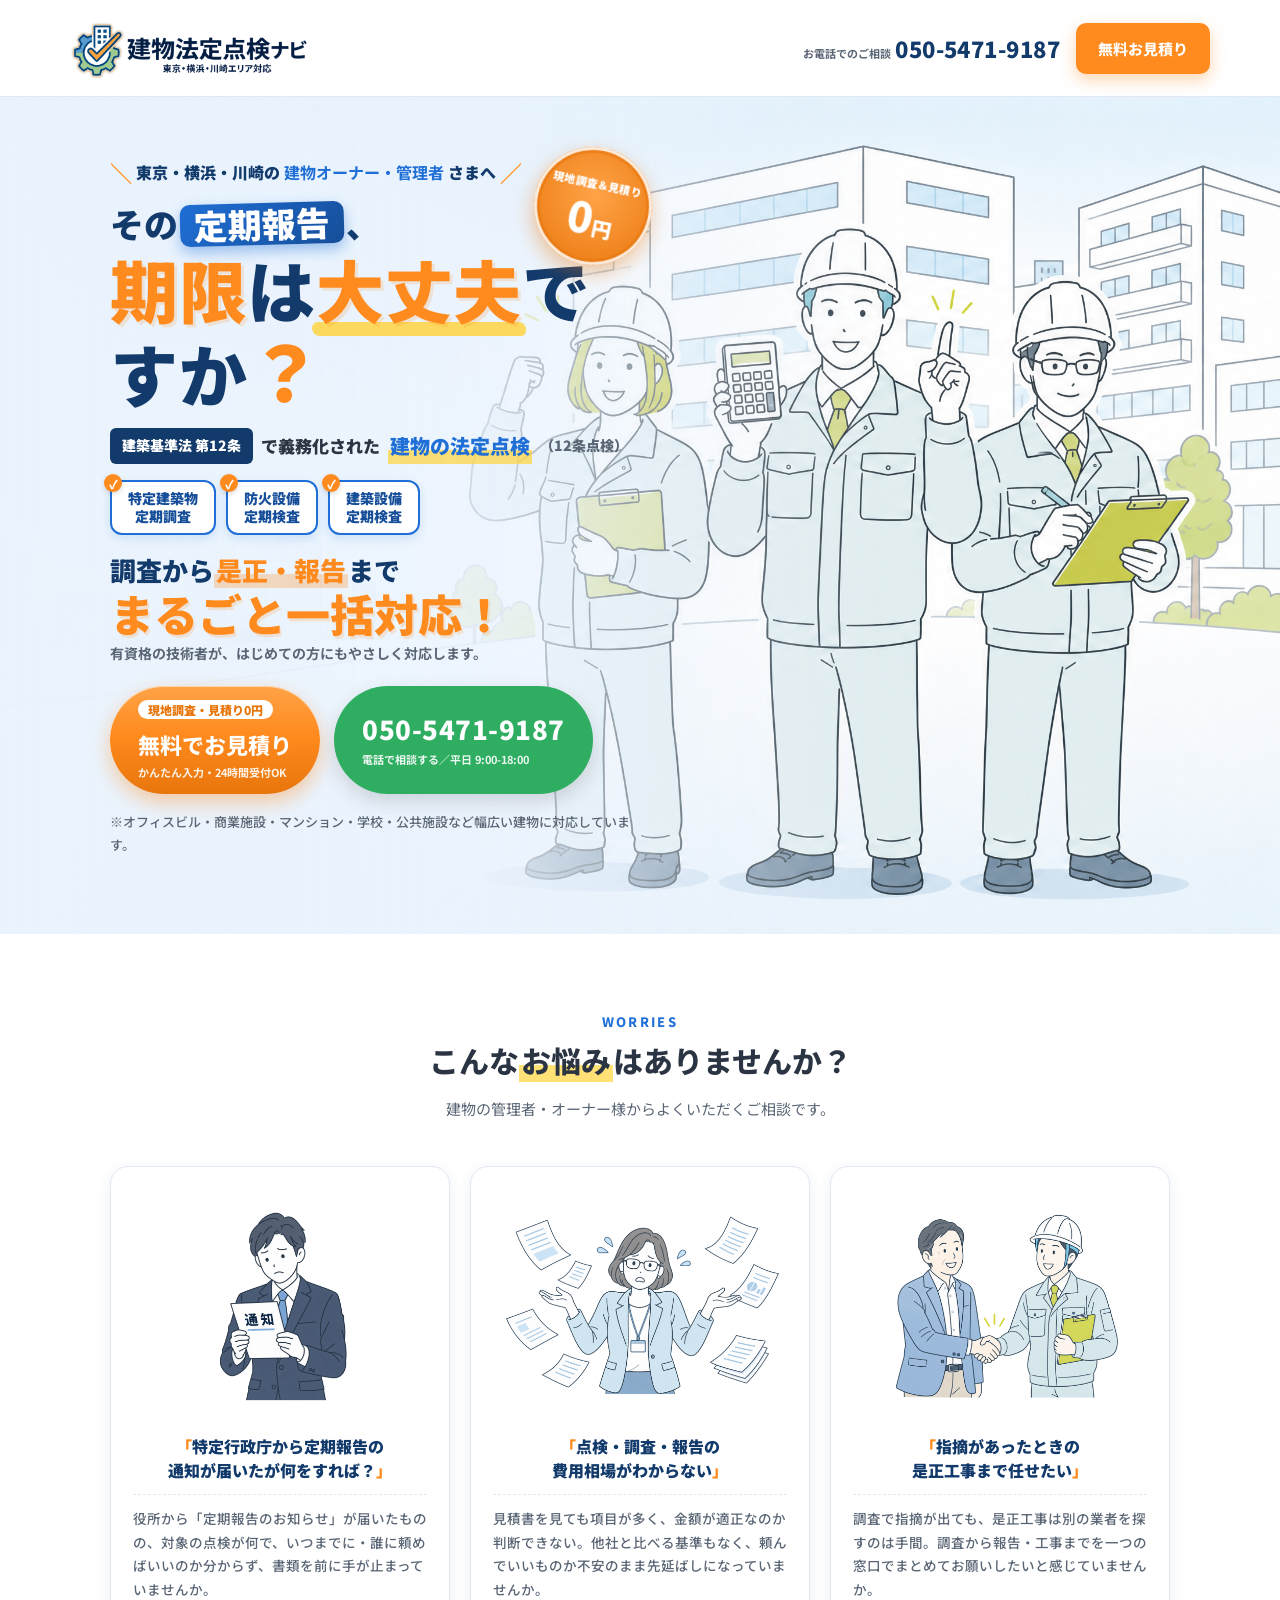
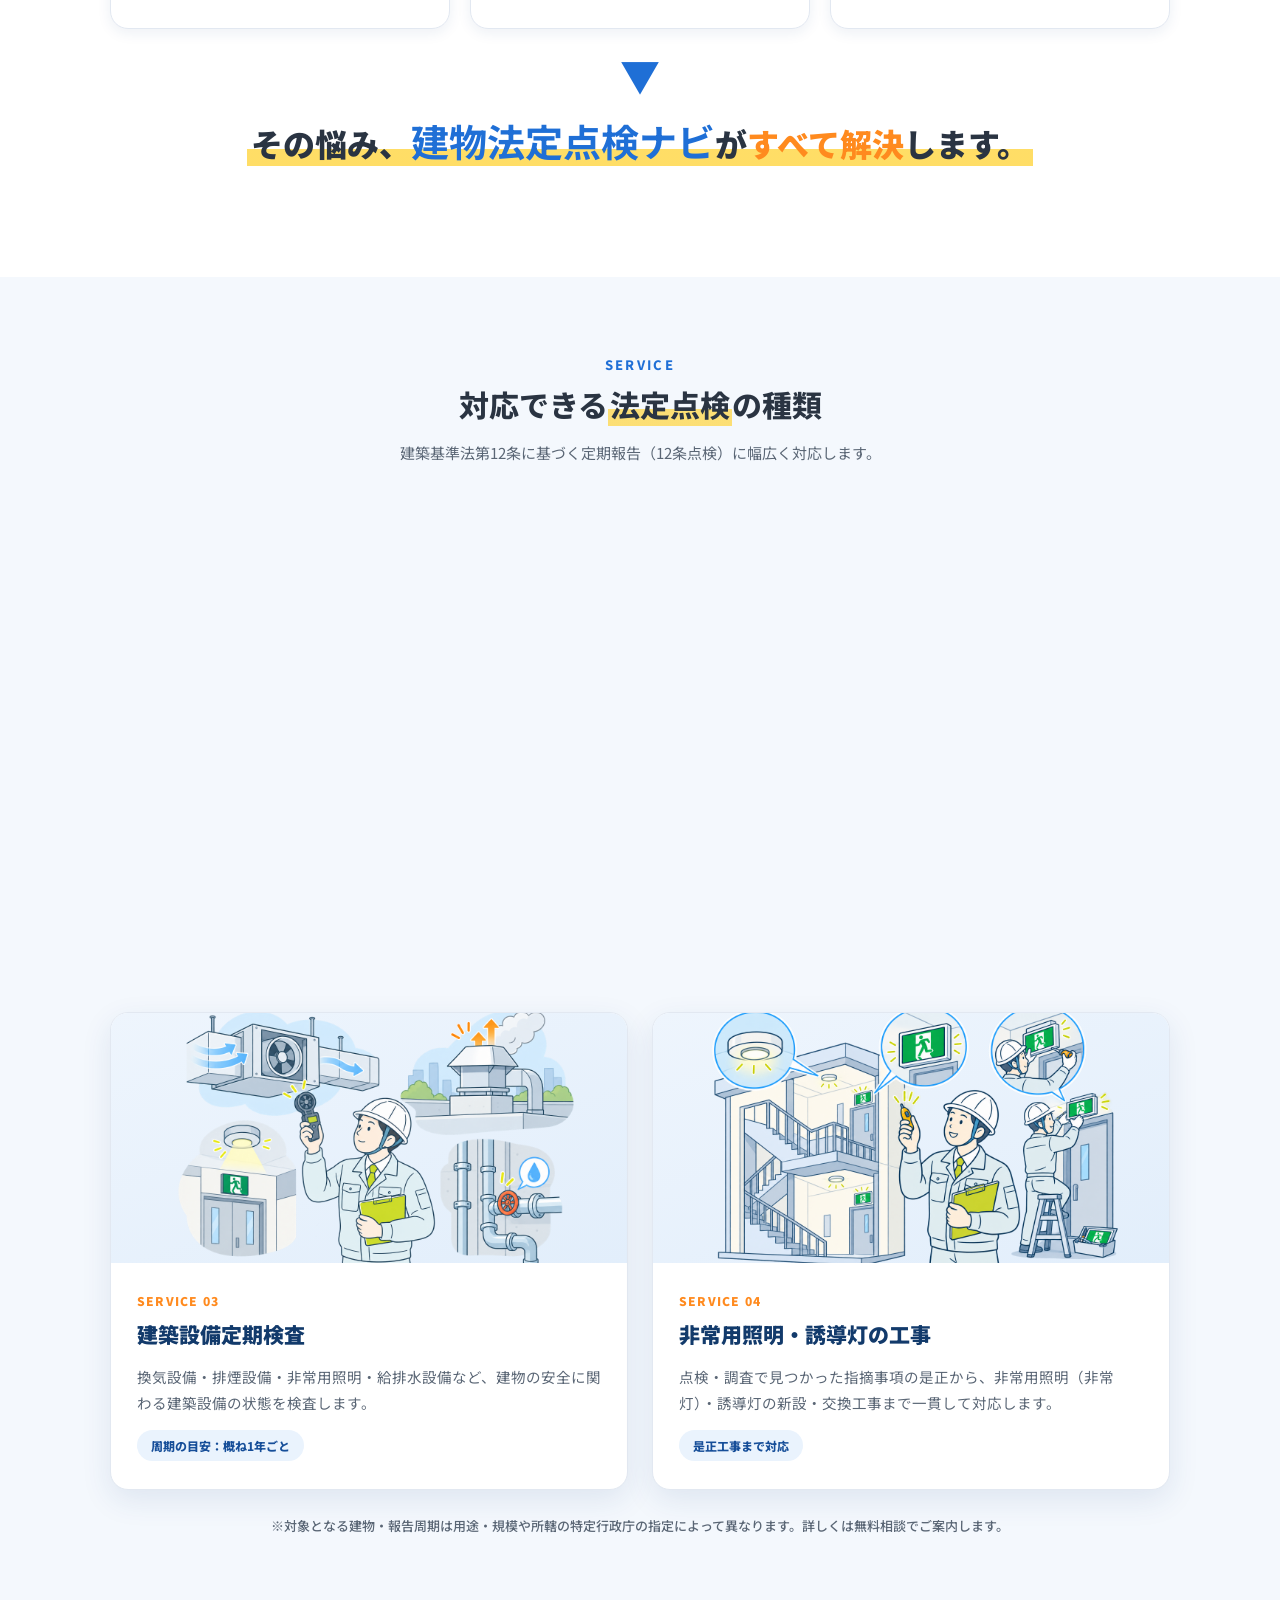
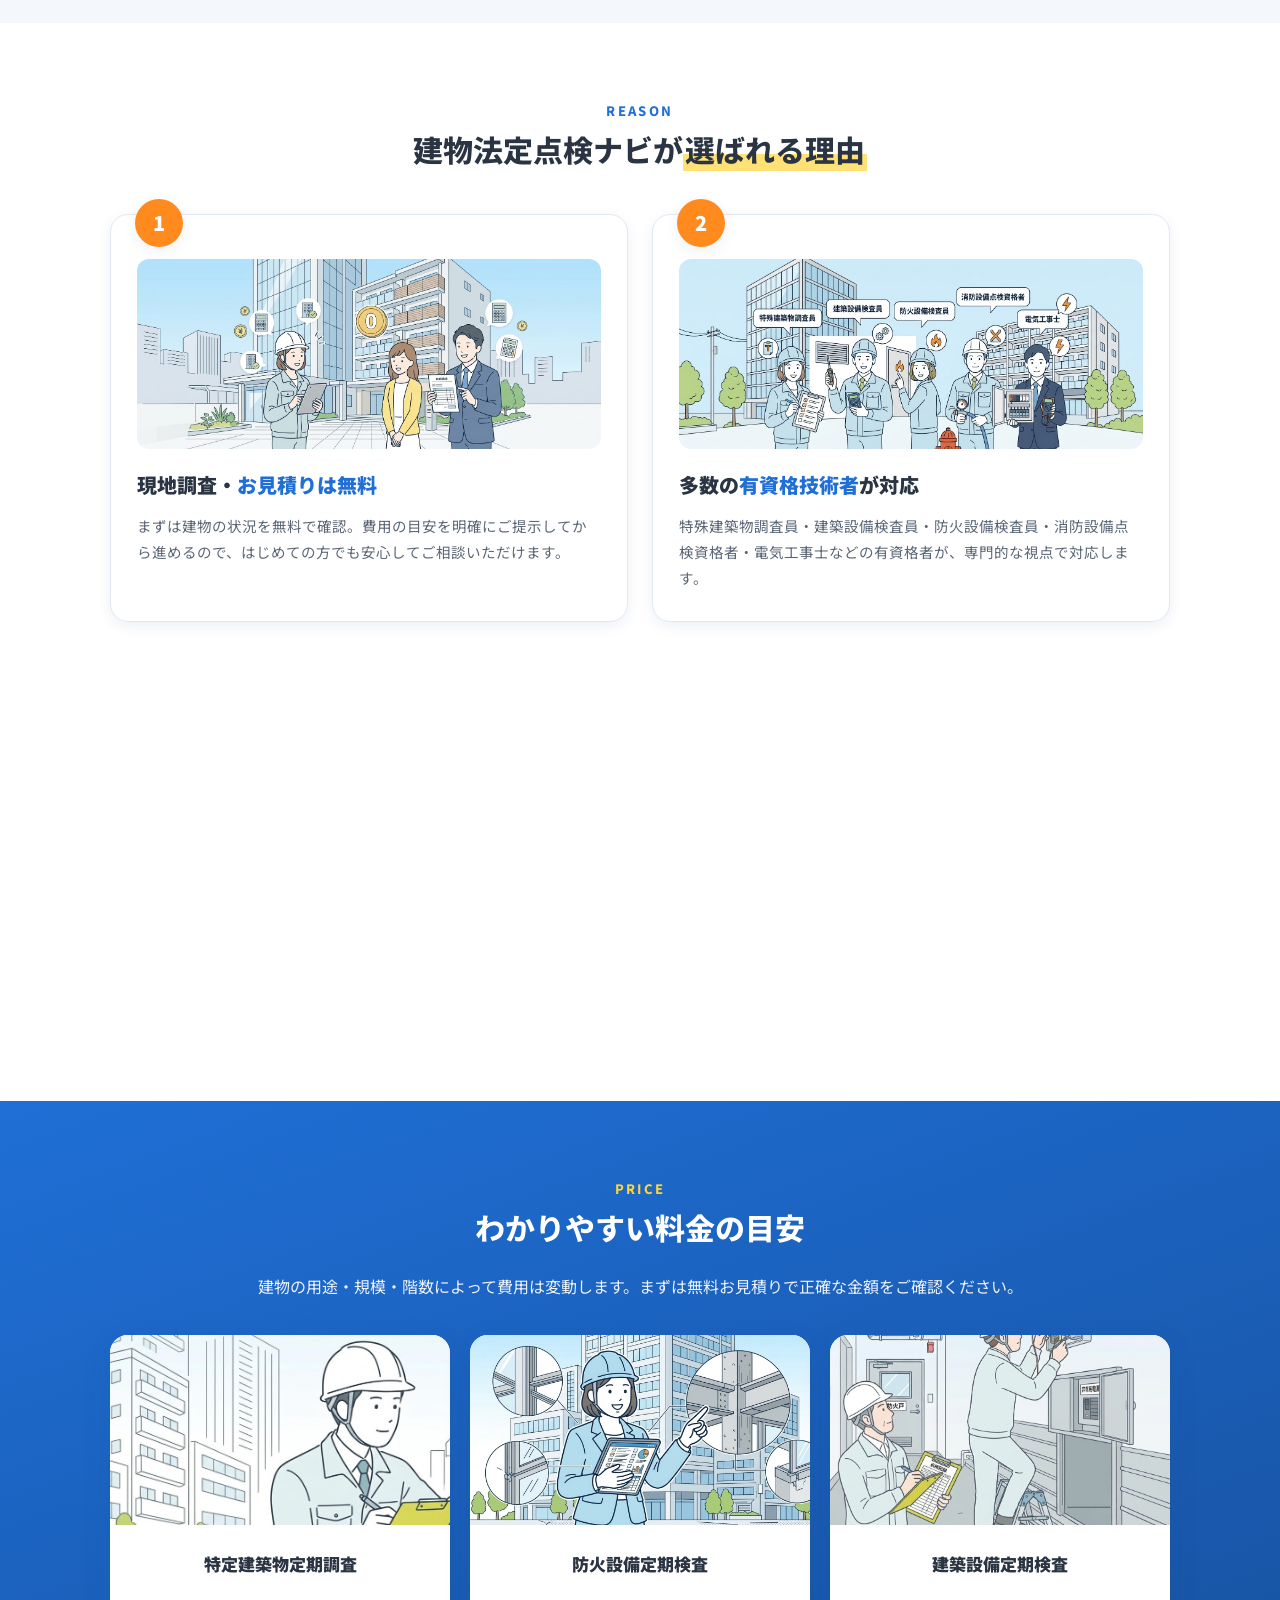
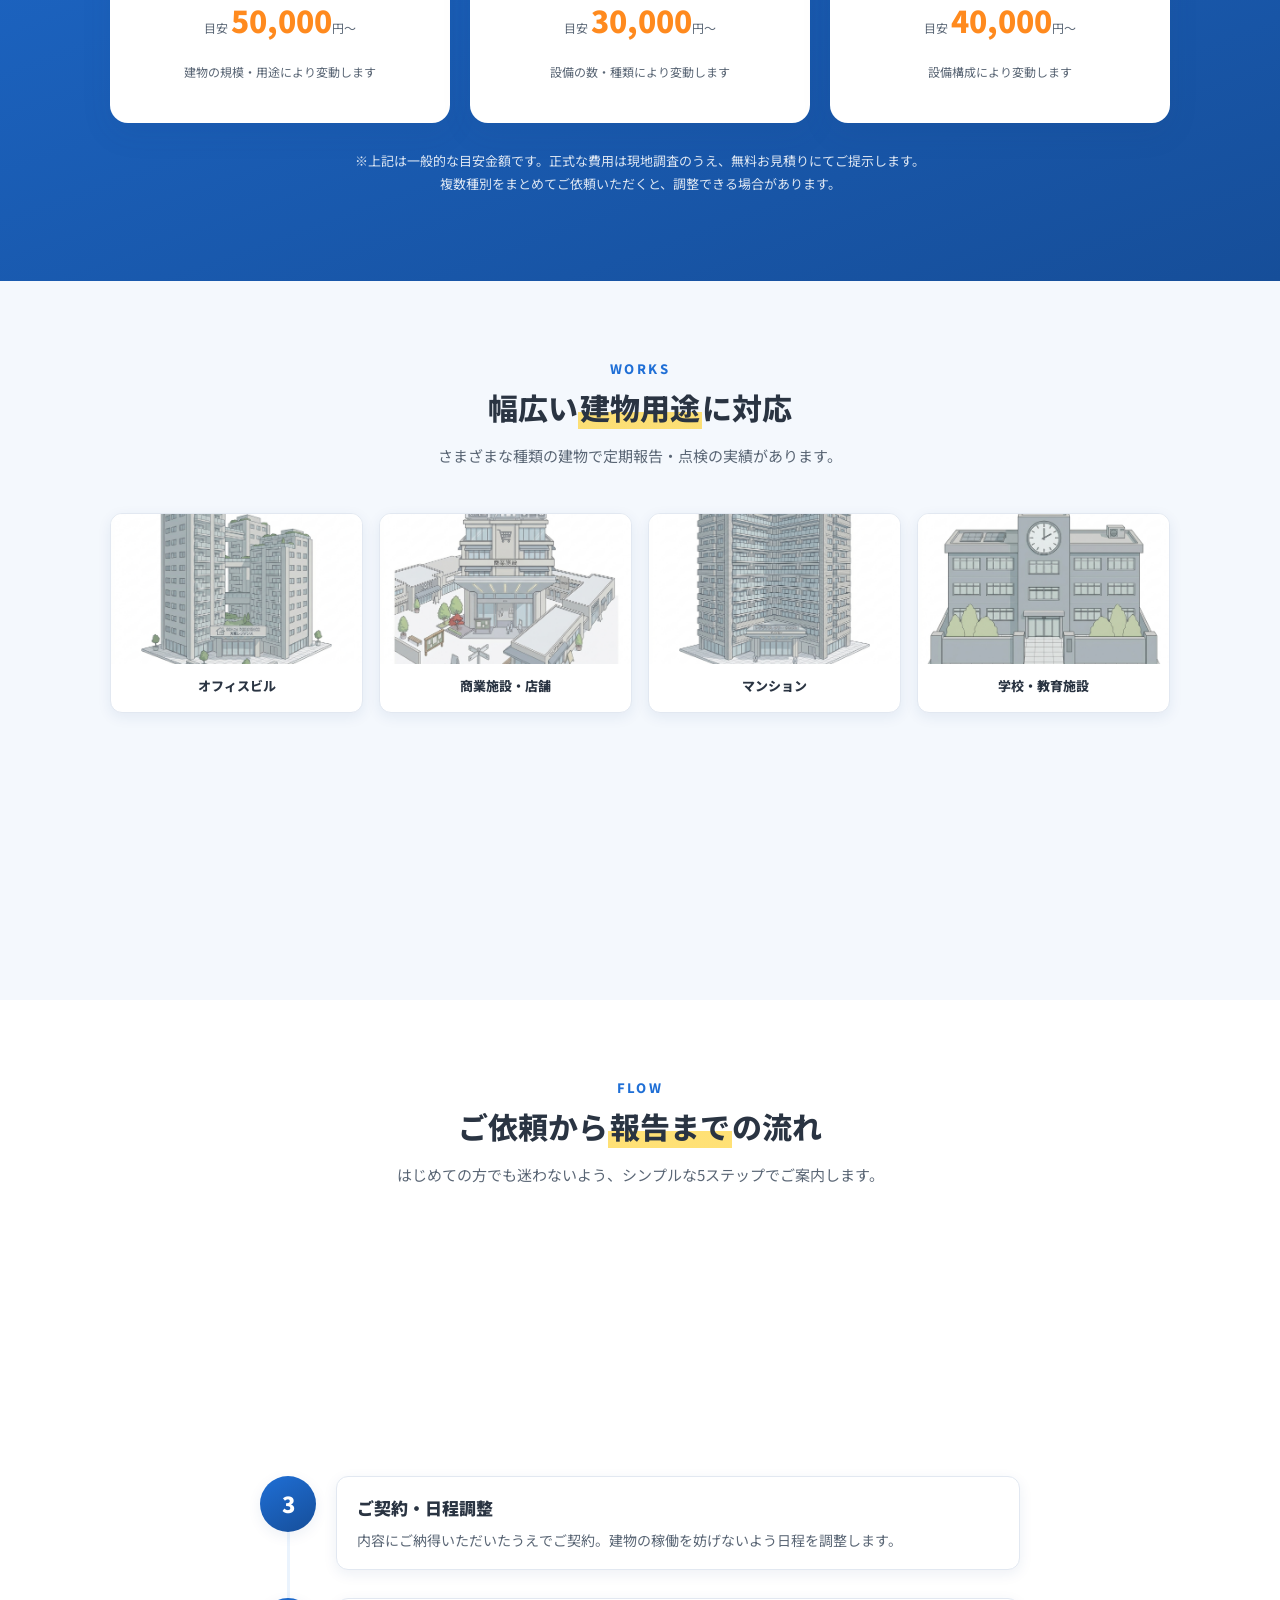
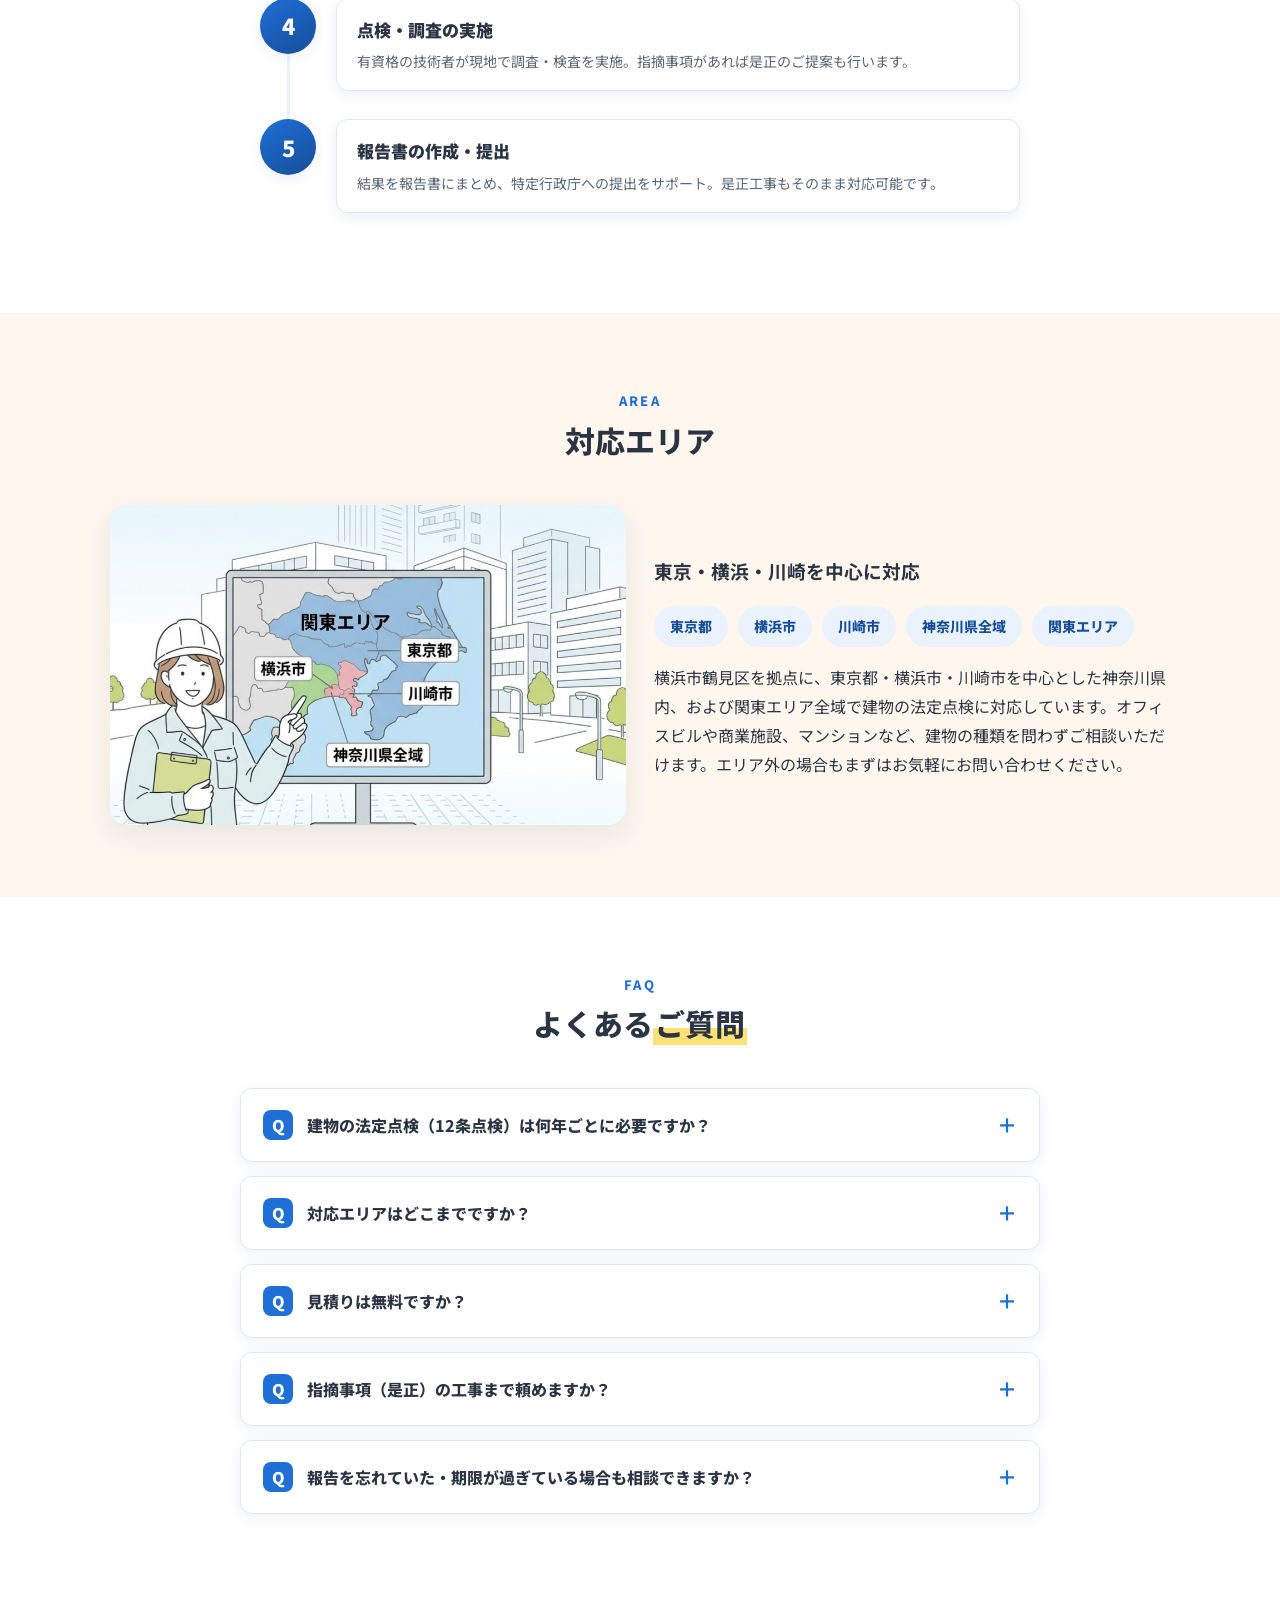
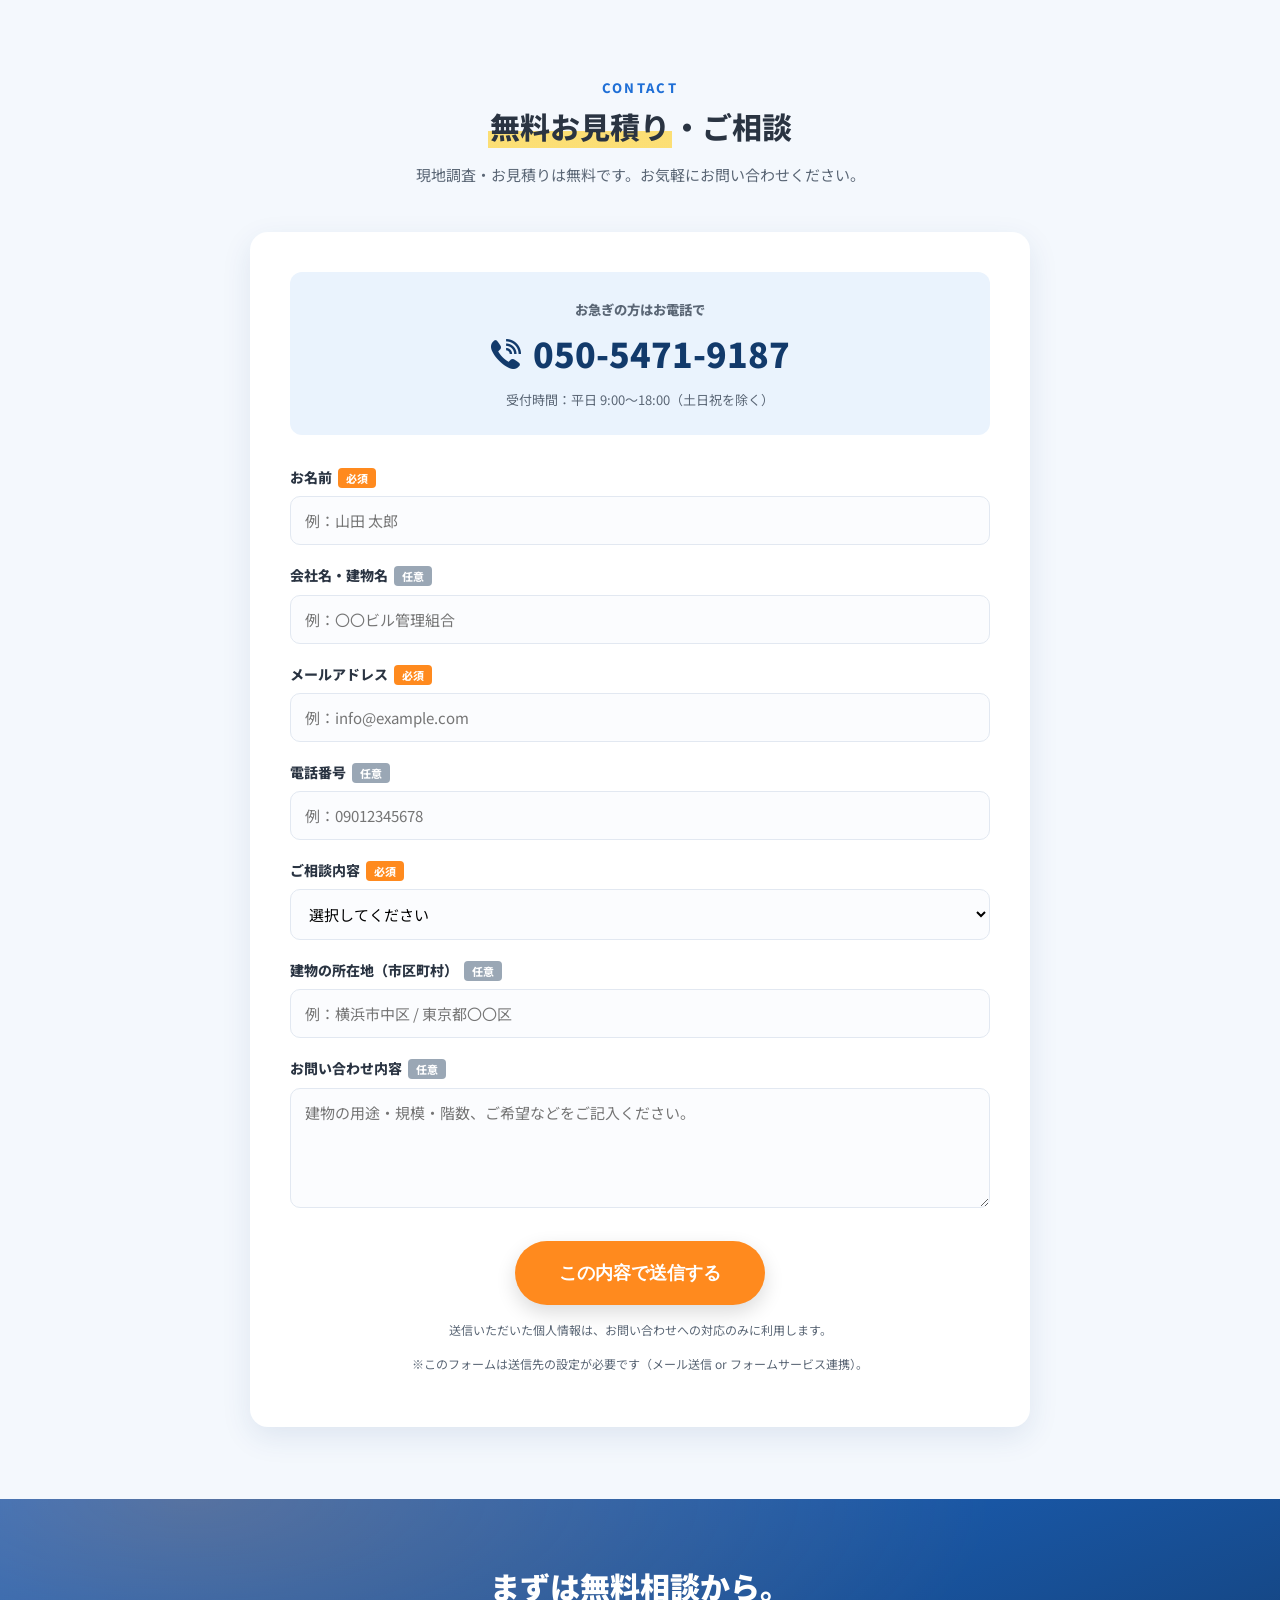
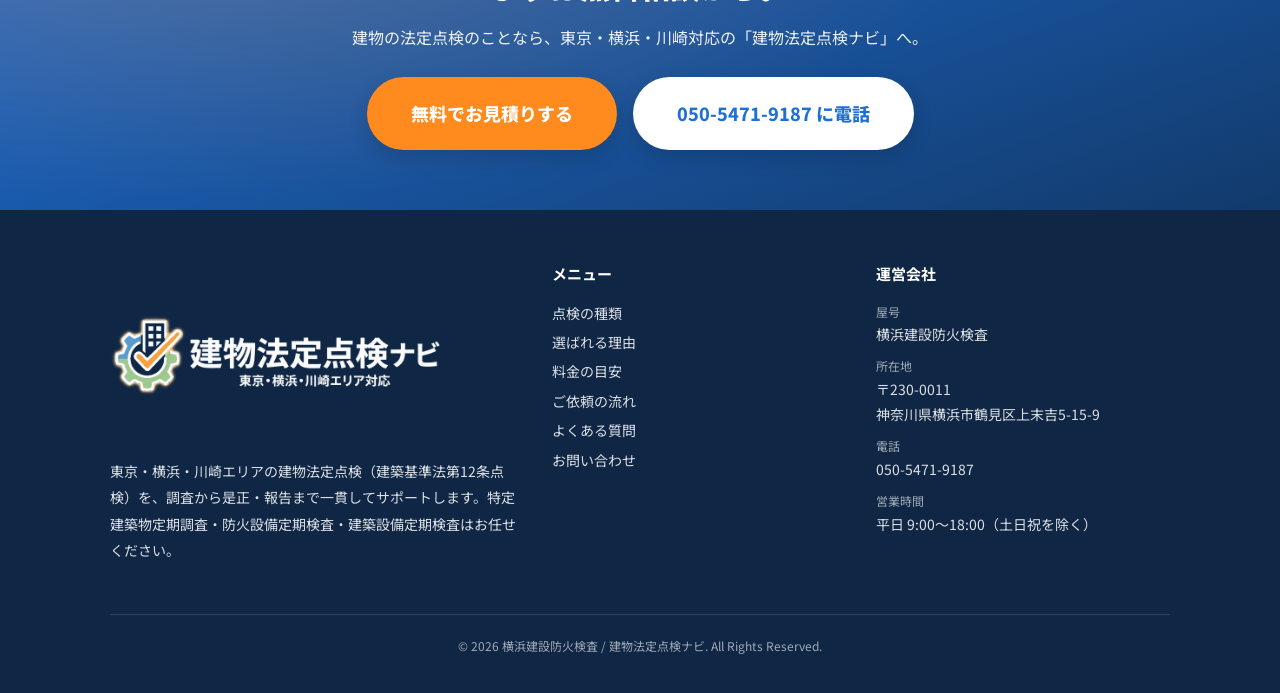
==== index.html @ 8a146e3c "モバイル固定CTAの電話アイコンを白に変更しテキストとの間隔を調整" ====
<!DOCTYPE html>
<html lang="ja">
<head>
<meta charset="UTF-8">
<meta name="viewport" content="width=device-width, initial-scale=1.0">
<title>建物法定点検ナビ｜東京・横浜・川崎の12条点検（特定建築物定期調査・防火設備検査）</title>
<meta name="description" content="東京・横浜・川崎エリアの建物法定点検（建築基準法第12条点検）を調査から是正・報告まで一貫サポート。特定建築物定期調査・防火設備定期検査・建築設備定期検査に、有資格の技術者が対応。現地調査・お見積り無料。">
<meta name="keywords" content="建物法定点検,12条点検,特定建築物定期調査,防火設備定期検査,建築設備定期検査,定期報告,東京,横浜,川崎">
<link rel="canonical" href="https://tenkennavi.yokohamakensetsuboukakensa.jp/">
<meta name="robots" content="index, follow">
<meta name="format-detection" content="telephone=no">

<!-- OGP -->
<meta property="og:type" content="website">
<meta property="og:site_name" content="建物法定点検ナビ">
<meta property="og:title" content="建物法定点検ナビ｜東京・横浜・川崎の12条点検">
<meta property="og:description" content="東京・横浜・川崎の建物法定点検（建築基準法第12条点検）を調査から報告まで一貫サポート。現地調査・お見積り無料。">
<meta property="og:url" content="https://tenkennavi.yokohamakensetsuboukakensa.jp/">
<meta property="og:image" content="https://tenkennavi.yokohamakensetsuboukakensa.jp/assets/img/ogp.png">
<meta property="og:locale" content="ja_JP">
<meta name="twitter:card" content="summary_large_image">

<link rel="icon" type="image/svg+xml" href="assets/img/favicon.svg">
<link rel="icon" type="image/png" href="assets/img/favicon-192.png">
<link rel="apple-touch-icon" href="assets/img/favicon-192.png">
<link rel="preconnect" href="https://fonts.googleapis.com">
<link rel="preconnect" href="https://fonts.gstatic.com" crossorigin>
<link rel="stylesheet" href="https://fonts.googleapis.com/css2?family=Noto+Sans+JP:wght@400;500;700;900&display=swap">
<link rel="stylesheet" href="assets/css/style.css">

<!-- 構造化データ: LocalBusiness -->
<script type="application/ld+json">
{
  "@context": "https://schema.org",
  "@type": "GeneralContractor",
  "name": "横浜建設防火検査",
  "alternateName": "建物法定点検ナビ",
  "url": "https://tenkennavi.yokohamakensetsuboukakensa.jp/",
  "telephone": "+81-50-5471-9187",
  "image": "https://tenkennavi.yokohamakensetsuboukakensa.jp/assets/img/ogp.png",
  "description": "東京・横浜・川崎エリアの建物法定点検（建築基準法第12条点検）を、調査から是正・報告まで一貫してサポートする専門事業者です。",
  "address": {
    "@type": "PostalAddress",
    "postalCode": "230-0011",
    "addressRegion": "神奈川県",
    "addressLocality": "横浜市鶴見区",
    "streetAddress": "上末吉5-15-9",
    "addressCountry": "JP"
  },
  "openingHoursSpecification": {
    "@type": "OpeningHoursSpecification",
    "dayOfWeek": ["Monday","Tuesday","Wednesday","Thursday","Friday"],
    "opens": "09:00",
    "closes": "18:00"
  },
  "areaServed": [
    {"@type":"City","name":"東京都"},
    {"@type":"City","name":"横浜市"},
    {"@type":"City","name":"川崎市"},
    {"@type":"AdministrativeArea","name":"神奈川県"}
  ]
}
</script>

<!-- 構造化データ: Service -->
<script type="application/ld+json">
{
  "@context": "https://schema.org",
  "@type": "Service",
  "serviceType": "建築基準法第12条 定期報告（建物法定点検）",
  "provider": { "@type": "GeneralContractor", "name": "横浜建設防火検査" },
  "areaServed": ["東京都","横浜市","川崎市","神奈川県"],
  "hasOfferCatalog": {
    "@type": "OfferCatalog",
    "name": "建物法定点検サービス",
    "itemListElement": [
      {"@type":"Offer","itemOffered":{"@type":"Service","name":"特定建築物定期調査"}},
      {"@type":"Offer","itemOffered":{"@type":"Service","name":"防火設備定期検査"}},
      {"@type":"Offer","itemOffered":{"@type":"Service","name":"建築設備定期検査"}},
      {"@type":"Offer","itemOffered":{"@type":"Service","name":"非常用照明・誘導灯 新設・交換工事"}}
    ]
  }
}
</script>

<!-- 構造化データ: FAQ -->
<script type="application/ld+json">
{
  "@context": "https://schema.org",
  "@type": "FAQPage",
  "mainEntity": [
    {
      "@type": "Question",
      "name": "建物の法定点検（12条点検）は何年ごとに必要ですか？",
      "acceptedAnswer": {
        "@type": "Answer",
        "text": "報告の周期は建物の用途・規模や所在地の特定行政庁の指定によって異なります。特定建築物定期調査は概ね3年ごと、防火設備定期検査・建築設備定期検査は概ね1年ごとが目安です。正確な対象・周期は所轄の特定行政庁の基準に基づいて確認・ご案内いたします。"
      }
    },
    {
      "@type": "Question",
      "name": "対応エリアはどこまでですか？",
      "acceptedAnswer": {
        "@type": "Answer",
        "text": "東京都・横浜市・川崎市を中心に、神奈川県内および関東エリア全域に対応しています。エリア外でもまずはお気軽にご相談ください。"
      }
    },
    {
      "@type": "Question",
      "name": "見積りは無料ですか？",
      "acceptedAnswer": {
        "@type": "Answer",
        "text": "はい。現地調査・お見積りは無料です。建物の規模・用途をお伺いし、概算のお見積りをご提示します。"
      }
    },
    {
      "@type": "Question",
      "name": "指摘事項（是正）の工事まで頼めますか？",
      "acceptedAnswer": {
        "@type": "Answer",
        "text": "可能です。調査・検査で見つかった指摘事項の是正工事、非常用照明・誘導灯の交換工事まで一貫して対応できます。"
      }
    }
  ]
}
</script>

<!-- 構造化データ: パンくず -->
<script type="application/ld+json">
{
  "@context": "https://schema.org",
  "@type": "BreadcrumbList",
  "itemListElement": [
    {"@type":"ListItem","position":1,"name":"ホーム","item":"https://tenkennavi.yokohamakensetsuboukakensa.jp/"}
  ]
}
</script>
</head>

<body>

<!-- ============ ヘッダー ============ -->
<header class="header">
  <div class="header__inner">
    <a href="#" class="header__logo" aria-label="建物法定点検ナビ 東京・横浜・川崎エリア対応">
      <img src="assets/img/logo.png" alt="建物法定点検ナビ 東京・横浜・川崎エリア対応" class="header__logo-img">
    </a>
    <nav class="header__nav" aria-label="グローバルナビ">
      <a href="#service">点検の種類</a>
      <a href="#reason">選ばれる理由</a>
      <a href="#price">料金</a>
      <a href="#flow">ご依頼の流れ</a>
      <a href="#faq">よくある質問</a>
    </nav>
    <div class="header__spacer"></div>
    <div class="header__tel">
      <small>お電話でのご相談</small>
      <a href="tel:05054719187">050-5471-9187</a>
    </div>
    <a href="#contact" class="header__cta">無料お見積り</a>
  </div>
</header>

<!-- ============ ヒーロー ============ -->
<section class="hero">
  <div class="container hero__grid">
    <div class="hero__copy">
      <p class="hero__eyebrow"><span class="hero__eyebrow-slash">＼</span>東京・横浜・川崎の<b>建物オーナー・管理者</b>さまへ<span class="hero__eyebrow-slash">／</span></p>

      <h1 class="hero__title">
        <span class="ht-row ht-row1">その<span class="ht-box">定期報告</span>、</span>
        <span class="ht-row ht-row2"><span class="ht-red">期限</span>は<span class="ht-red ht-wave">大丈夫</span>ですか<span class="ht-q">？</span></span>
      </h1>

      <img class="hero__figure" src="assets/img/hero-mobile.jpg" alt="建物の法定点検を行うスタッフと建物のイラスト" loading="eager">

      <p class="hero__law">
        <span class="hero__law-tag">建築基準法 第12条</span>
        で義務化された<span class="hero__law-strong">建物の法定点検</span><span class="hero__law-mini">（12条点検）</span>
      </p>

      <ul class="hero__types">
        <li>特定建築物<br>定期調査</li>
        <li>防火設備<br>定期検査</li>
        <li>建築設備<br>定期検査</li>
      </ul>

      <p class="hero__catch">
        調査から<span class="hero__catch-u">是正・報告</span>まで
        <span class="hero__catch-big">まるごと一括対応<span class="hero__catch-excl">！</span></span>
        <span class="hero__catch-sub">有資格の技術者が、はじめての方にもやさしく対応します。</span>
      </p>

      <div class="hero__cta">
        <a href="#contact" class="btn btn--orange btn--lg hero__cta-main">
          <span class="hero__cta-free">現地調査・見積り0円</span>
          無料でお見積り<span class="btn__sub">かんたん入力・24時間受付OK</span></a>
        <a href="tel:05054719187" class="btn btn--green btn--lg hero__cta-tel">
          <span class="hero__cta-telnum">050-5471-9187</span>
          <span class="btn__sub">電話で相談する／平日 9:00-18:00</span></a>
      </div>
      <p class="hero__note">※オフィスビル・商業施設・マンション・学校・公共施設など幅広い建物に対応しています。</p>

      <span class="hero__stamp" aria-hidden="true"><i>現地調査＆見積り</i><b>0<em>円</em></b></span>
    </div>
    <div class="hero__visual">
      <div class="ph ph--hero" role="img" aria-label="メインビジュアル（イラスト）差し替え箇所">
        メインビジュアル<br>（建物点検イラスト）<br>差し替え箇所
      </div>
      <div class="hero__points">
        <div class="hero__point"><b>3種</b>の定期報告に対応</div>
        <div class="hero__point"><b>無料</b>の現地調査</div>
        <div class="hero__point"><b>一貫</b>是正まで対応</div>
      </div>
    </div>
  </div>
</section>

<!-- ============ 悩み訴求 ============ -->
<section class="section worries" id="worries">
  <div class="container">
    <div class="sec-head">
      <span class="sec-head__en">WORRIES</span>
      <h2 class="sec-head__ja worries__head reveal">こんな<span class="mark">お悩み</span>は<br class="sp-br">ありませんか？</h2>
      <p class="sec-head__lead">建物の管理者・オーナー様からよくいただくご相談です。</p>
    </div>
    <div class="worries__list">
      <div class="worry reveal">
        <img class="worry__img" src="assets/img/tuuchi1.png" alt="定期報告の通知が届いて困っている建物オーナー" loading="lazy">
        <p class="worry__title"><span class="q">「</span>特定行政庁から定期報告の<br>通知が届いたが何をすれば？<span class="q">」</span></p>
        <p class="worry__desc">役所から「定期報告のお知らせ」が届いたものの、対象の点検が何で、いつまでに・誰に頼めばいいのか分からず、書類を前に手が止まっていませんか。</p>
      </div>
      <div class="worry reveal">
        <img class="worry__img" src="assets/img/soubafumei1.png" alt="点検・調査・報告の費用相場がわからず困っている担当者" loading="lazy">
        <p class="worry__title"><span class="q">「</span>点検・調査・報告の<br>費用相場がわからない<span class="q">」</span></p>
        <p class="worry__desc">見積書を見ても項目が多く、金額が適正なのか判断できない。他社と比べる基準もなく、頼んでいいものか不安のまま先延ばしになっていませんか。</p>
      </div>
      <div class="worry reveal">
        <img class="worry__img" src="assets/img/marunage1.png" alt="是正工事まで任せて握手する担当者と作業員" loading="lazy">
        <p class="worry__title"><span class="q">「</span>指摘があったときの<br>是正工事まで任せたい<span class="q">」</span></p>
        <p class="worry__desc">調査で指摘が出ても、是正工事は別の業者を探すのは手間。調査から報告・工事までを一つの窓口でまとめてお願いしたいと感じていませんか。</p>
      </div>
    </div>
    <div class="worries__arrow">▼</div>
    <p class="worries__answer reveal"><span class="worries__answer-hl">その悩み、<b>建物法定点検ナビ</b>が<span class="worries__answer-strong">すべて解決</span>します。</span></p>
  </div>
</section>

<!-- ============ 点検の種類（サービス） ============ -->
<section class="section section--soft" id="service">
  <div class="container">
    <div class="sec-head">
      <span class="sec-head__en">SERVICE</span>
      <h2 class="sec-head__ja">対応できる<br class="sp-br"><span class="mark">法定点検</span>の種類</h2>
      <p class="sec-head__lead">建築基準法第12条に基づく定期報告（12条点検）に幅広く対応します。</p>
    </div>
    <div class="services">
      <div class="service reveal">
        <div class="service__imgwrap"><img class="service__img" src="assets/img/service1.png" alt="特定建築物定期調査のイメージ（建物断面と点検員）" loading="lazy"></div>
        <div class="service__body">
          <span class="service__no">SERVICE 01</span>
          <h3>特定建築物定期調査</h3>
          <p>不特定多数が利用する建築物の敷地・構造・防火・避難施設などの劣化や損傷、不適切な改変がないかを調査します。</p>
          <span class="service__freq">周期の目安：概ね3年ごと</span>
        </div>
      </div>
      <div class="service reveal">
        <div class="service__imgwrap"><img class="service__img" src="assets/img/service2.png" alt="防火設備定期検査のイメージ（防火扉・防火シャッターの作動確認）" loading="lazy"></div>
        <div class="service__body">
          <span class="service__no">SERVICE 02</span>
          <h3>防火設備定期検査</h3>
          <p>防火扉・防火シャッター・耐火クロススクリーンなど、火災時に閉鎖して延焼を防ぐ設備が正常に作動するかを検査します。</p>
          <span class="service__freq">周期の目安：概ね1年ごと</span>
        </div>
      </div>
      <div class="service reveal">
        <div class="service__imgwrap"><img class="service__img" src="assets/img/service3.png" alt="建築設備定期検査のイメージ（換気・排煙・給排水設備の点検）" loading="lazy"></div>
        <div class="service__body">
          <span class="service__no">SERVICE 03</span>
          <h3>建築設備定期検査</h3>
          <p>換気設備・排煙設備・非常用照明・給排水設備など、建物の安全に関わる建築設備の状態を検査します。</p>
          <span class="service__freq">周期の目安：概ね1年ごと</span>
        </div>
      </div>
      <div class="service reveal">
        <div class="service__imgwrap"><img class="service__img" src="assets/img/service4.png" alt="非常用照明・誘導灯の工事のイメージ（誘導灯の点検・交換）" loading="lazy"></div>
        <div class="service__body">
          <span class="service__no">SERVICE 04</span>
          <h3>非常用照明・誘導灯の工事</h3>
          <p>点検・調査で見つかった指摘事項の是正から、非常用照明（非常灯）・誘導灯の新設・交換工事まで一貫して対応します。</p>
          <span class="service__freq">是正工事まで対応</span>
        </div>
      </div>
    </div>
    <p class="hero__note" style="text-align:center;margin-top:24px;">
      ※対象となる建物・報告周期は用途・規模や所轄の特定行政庁の指定によって異なります。詳しくは無料相談でご案内します。
    </p>
  </div>
</section>

<!-- ============ 選ばれる理由 ============ -->
<section class="section" id="reason">
  <div class="container">
    <div class="sec-head">
      <span class="sec-head__en">REASON</span>
      <h2 class="sec-head__ja">建物法定点検ナビが<br class="sp-br"><span class="mark">選ばれる理由</span></h2>
    </div>
    <div class="reasons">
      <div class="reason reveal">
        <div class="reason__num">1</div>
        <img class="reason__img" src="assets/img/reason1.jpg" alt="現地調査・お見積り無料のイメージ（点検員と見積書を手にする利用者）" loading="lazy">
        <h3>現地調査・<span class="hl">お見積りは無料</span></h3>
        <p>まずは建物の状況を無料で確認。費用の目安を明確にご提示してから進めるので、はじめての方でも安心してご相談いただけます。</p>
      </div>
      <div class="reason reveal">
        <div class="reason__num">2</div>
        <img class="reason__img" src="assets/img/reason2.jpg" alt="多数の有資格技術者が対応するイメージ（各種資格を持つ点検員が並ぶ）" loading="lazy">
        <h3>多数の<span class="hl">有資格技術者</span>が対応</h3>
        <p>特殊建築物調査員・建築設備検査員・防火設備検査員・消防設備点検資格者・電気工事士などの有資格者が、専門的な視点で対応します。</p>
      </div>
      <div class="reason reveal">
        <div class="reason__num">3</div>
        <img class="reason__img" src="assets/img/reason3.jpg" alt="調査から報告・是正まで一貫対応するイメージ（調査・報告書提出・是正工事の流れ）" loading="lazy">
        <h3>調査から報告・<span class="hl">是正まで一貫</span></h3>
        <p>調査・検査だけでなく、報告書の作成・提出、指摘事項の是正工事までワンストップ。窓口が一つで管理の手間を大きく減らせます。</p>
      </div>
      <div class="reason reveal">
        <div class="reason__num">4</div>
        <img class="reason__img" src="assets/img/reason4.jpg" alt="東京・横浜・川崎を中心に地域密着のイメージ（点検員がエリアマップを示す）" loading="lazy">
        <h3><span class="hl">東京・横浜・川崎</span>を中心に地域密着</h3>
        <p>東京都・横浜市・川崎市を中心に、神奈川県・関東エリアに幅広く対応。地域の特定行政庁の運用を踏まえてスムーズに進めます。</p>
      </div>
    </div>
  </div>
</section>

<!-- ============ 料金 ============ -->
<section class="section section--blue" id="price">
  <div class="container">
    <div class="sec-head">
      <span class="sec-head__en">PRICE</span>
      <h2 class="sec-head__ja">わかりやすい料金の目安</h2>
    </div>
    <p class="price__lead">建物の用途・規模・階数によって費用は変動します。まずは無料お見積りで正確な金額をご確認ください。</p>
    <div class="price-cards">
      <div class="price-card reveal">
        <div class="price-card__media"><img src="assets/img/price1.jpg?v=3" alt="特定建築物定期調査のイメージ（点検員）" loading="lazy"></div>
        <div class="price-card__body">
          <h3>特定建築物定期調査</h3>
          <p class="price-card__yen"><small>目安</small> <b>50,000</b><small>円〜</small></p>
          <p class="price-card__note">建物の規模・用途により変動します</p>
        </div>
      </div>
      <div class="price-card reveal">
        <div class="price-card__media"><img src="assets/img/price2.jpg?v=3" alt="防火設備定期検査のイメージ（点検員）" loading="lazy"></div>
        <div class="price-card__body">
          <h3>防火設備定期検査</h3>
          <p class="price-card__yen"><small>目安</small> <b>30,000</b><small>円〜</small></p>
          <p class="price-card__note">設備の数・種類により変動します</p>
        </div>
      </div>
      <div class="price-card reveal">
        <div class="price-card__media"><img src="assets/img/price3.jpg?v=3" alt="建築設備定期検査のイメージ（点検の様子）" loading="lazy"></div>
        <div class="price-card__body">
          <h3>建築設備定期検査</h3>
          <p class="price-card__yen"><small>目安</small> <b>40,000</b><small>円〜</small></p>
          <p class="price-card__note">設備構成により変動します</p>
        </div>
      </div>
    </div>
    <p class="price__disclaimer">
      ※上記は一般的な目安金額です。正式な費用は現地調査のうえ、無料お見積りにてご提示します。<br>
      複数種別をまとめてご依頼いただくと、調整できる場合があります。
    </p>
  </div>
</section>

<!-- ============ 対応実績 ============ -->
<section class="section section--soft" id="works">
  <div class="container">
    <div class="sec-head">
      <span class="sec-head__en">WORKS</span>
      <h2 class="sec-head__ja">幅広い<span class="mark">建物用途</span>に対応</h2>
      <p class="sec-head__lead">さまざまな種類の建物で定期報告・点検の実績があります。</p>
    </div>
    <div class="works">
      <div class="work reveal"><div class="work__media"><img src="assets/img/work1.jpg?v=1" alt="オフィスビルのイラスト" loading="lazy"></div><p>オフィスビル</p></div>
      <div class="work reveal"><div class="work__media"><img src="assets/img/work2.jpg?v=1" alt="商業施設・店舗のイラスト" loading="lazy"></div><p>商業施設・店舗</p></div>
      <div class="work reveal"><div class="work__media"><img src="assets/img/work3.jpg?v=1" alt="マンションのイラスト" loading="lazy"></div><p>マンション</p></div>
      <div class="work reveal"><div class="work__media"><img src="assets/img/work4.jpg?v=2" alt="学校・教育施設のイラスト" loading="lazy"></div><p>学校・教育施設</p></div>
      <div class="work reveal"><div class="work__media"><img src="assets/img/work5.jpg?v=1" alt="公共施設のイラスト" loading="lazy"></div><p>公共施設</p></div>
      <div class="work reveal"><div class="work__media"><img src="assets/img/work6.jpg?v=1" alt="中小ビルのイラスト" loading="lazy"></div><p>中小ビル</p></div>
      <div class="work reveal"><div class="work__media"><img src="assets/img/work7.jpg?v=2" alt="宿泊・民泊施設のイラスト" loading="lazy"></div><p>宿泊・民泊施設</p></div>
      <div class="work reveal"><div class="work__media"><img src="assets/img/work8.jpg?v=1" alt="医療・福祉施設のイラスト" loading="lazy"></div><p>医療・福祉施設</p></div>
    </div>
  </div>
</section>

<!-- ============ ご依頼の流れ ============ -->
<section class="section" id="flow">
  <div class="container">
    <div class="sec-head">
      <span class="sec-head__en">FLOW</span>
      <h2 class="sec-head__ja">ご依頼から<span class="mark">報告まで</span>の流れ</h2>
      <p class="sec-head__lead">はじめての方でも迷わないよう、シンプルな5ステップでご案内します。</p>
    </div>
    <div class="flow">
      <div class="step reveal">
        <div class="step__num">1</div>
        <div class="step__body"><h3>お問い合わせ・無料相談</h3><p>フォームまたはお電話でご連絡ください。建物の用途・規模・所在地などをお伺いします。</p></div>
      </div>
      <div class="step reveal">
        <div class="step__num">2</div>
        <div class="step__body"><h3>現地調査・お見積り（無料）</h3><p>実際に建物を確認し、必要な点検内容と費用の目安を無料でご提示します。</p></div>
      </div>
      <div class="step reveal">
        <div class="step__num">3</div>
        <div class="step__body"><h3>ご契約・日程調整</h3><p>内容にご納得いただいたうえでご契約。建物の稼働を妨げないよう日程を調整します。</p></div>
      </div>
      <div class="step reveal">
        <div class="step__num">4</div>
        <div class="step__body"><h3>点検・調査の実施</h3><p>有資格の技術者が現地で調査・検査を実施。指摘事項があれば是正のご提案も行います。</p></div>
      </div>
      <div class="step reveal">
        <div class="step__num">5</div>
        <div class="step__body"><h3>報告書の作成・提出</h3><p>結果を報告書にまとめ、特定行政庁への提出をサポート。是正工事もそのまま対応可能です。</p></div>
      </div>
    </div>
  </div>
</section>

<!-- ============ 対応エリア ============ -->
<section class="section section--soft2" id="area">
  <div class="container">
    <div class="sec-head">
      <span class="sec-head__en">AREA</span>
      <h2 class="sec-head__ja">対応エリア</h2>
    </div>
    <div class="area__grid">
      <div class="area__media"><img src="assets/img/area.jpg?v=1" alt="対応エリア（東京・横浜・川崎・神奈川県全域・関東エリア）を示すスタッフとエリアマップのイラスト" loading="lazy"></div>
      <div>
        <h3><span class="hl">東京・横浜・川崎</span>を中心に対応</h3>
        <div class="area__cities">
          <span class="area__city">東京都</span>
          <span class="area__city">横浜市</span>
          <span class="area__city">川崎市</span>
          <span class="area__city">神奈川県全域</span>
          <span class="area__city">関東エリア</span>
        </div>
        <p>横浜市鶴見区を拠点に、東京都・横浜市・川崎市を中心とした神奈川県内、および関東エリア全域で建物の法定点検に対応しています。オフィスビルや商業施設、マンションなど、建物の種類を問わずご相談いただけます。エリア外の場合もまずはお気軽にお問い合わせください。</p>
      </div>
    </div>
  </div>
</section>

<!-- ============ FAQ ============ -->
<section class="section" id="faq">
  <div class="container">
    <div class="sec-head">
      <span class="sec-head__en">FAQ</span>
      <h2 class="sec-head__ja">よくある<span class="mark">ご質問</span></h2>
    </div>
    <div class="faq">
      <details class="faq__item reveal">
        <summary class="faq__q"><span class="qmark">Q</span>建物の法定点検（12条点検）は何年ごとに必要ですか？<span class="plus">＋</span></summary>
        <div class="faq__a">報告の周期は建物の用途・規模や所在地の特定行政庁の指定によって異なります。一般的な目安として、特定建築物定期調査は概ね3年ごと、防火設備定期検査・建築設備定期検査は概ね1年ごととされています。正確な対象・周期は所轄の特定行政庁の基準に基づいて確認し、ご案内します。</div>
      </details>
      <details class="faq__item reveal">
        <summary class="faq__q"><span class="qmark">Q</span>対応エリアはどこまでですか？<span class="plus">＋</span></summary>
        <div class="faq__a">東京都・横浜市・川崎市を中心に、神奈川県内および関東エリア全域に対応しています。エリア外でもまずはお気軽にご相談ください。</div>
      </details>
      <details class="faq__item reveal">
        <summary class="faq__q"><span class="qmark">Q</span>見積りは無料ですか？<span class="plus">＋</span></summary>
        <div class="faq__a">はい。現地調査・お見積りは無料です。建物の規模・用途をお伺いし、概算のお見積りをご提示したうえで、ご納得いただいてから進めます。</div>
      </details>
      <details class="faq__item reveal">
        <summary class="faq__q"><span class="qmark">Q</span>指摘事項（是正）の工事まで頼めますか？<span class="plus">＋</span></summary>
        <div class="faq__a">可能です。調査・検査で見つかった指摘事項の是正工事、非常用照明・誘導灯の交換工事まで一貫して対応できます。窓口が一つになるため、やり取りの手間を減らせます。</div>
      </details>
      <details class="faq__item reveal">
        <summary class="faq__q"><span class="qmark">Q</span>報告を忘れていた・期限が過ぎている場合も相談できますか？<span class="plus">＋</span></summary>
        <div class="faq__a">はい。報告が未実施・期限超過の場合もご相談ください。現状を確認し、必要な調査・検査から報告書の提出まで、できるだけスムーズに進められるようサポートします。</div>
      </details>
    </div>
  </div>
</section>

<!-- ============ お問い合わせ ============ -->
<section class="section section--soft" id="contact">
  <div class="container">
    <div class="sec-head">
      <span class="sec-head__en">CONTACT</span>
      <h2 class="sec-head__ja"><span class="mark">無料お見積り</span>・ご相談</h2>
      <p class="sec-head__lead">現地調査・お見積りは無料です。お気軽にお問い合わせください。</p>
    </div>
    <div class="contact__box">
      <div class="contact__tel">
        <small>お急ぎの方はお電話で</small>
        <a href="tel:05054719187"><img src="assets/img/phone-icon.png" alt="" class="contact__tel-icon" aria-hidden="true">050-5471-9187</a>
        <span>受付時間：平日 9:00〜18:00（土日祝を除く）</span>
      </div>

      <form action="#" method="post" onsubmit="return handleSubmit(event)" novalidate>
        <div class="form-row">
          <label for="f-name">お名前<span class="req">必須</span></label>
          <input type="text" id="f-name" name="name" placeholder="例：山田 太郎" required>
        </div>
        <div class="form-row">
          <label for="f-company">会社名・建物名<span class="opt">任意</span></label>
          <input type="text" id="f-company" name="company" placeholder="例：〇〇ビル管理組合">
        </div>
        <div class="form-row">
          <label for="f-email">メールアドレス<span class="req">必須</span></label>
          <input type="email" id="f-email" name="email" placeholder="例：info@example.com" required>
        </div>
        <div class="form-row">
          <label for="f-tel">電話番号<span class="opt">任意</span></label>
          <input type="tel" id="f-tel" name="tel" placeholder="例：09012345678">
        </div>
        <div class="form-row">
          <label for="f-type">ご相談内容<span class="req">必須</span></label>
          <select id="f-type" name="type" required>
            <option value="">選択してください</option>
            <option>特定建築物定期調査</option>
            <option>防火設備定期検査</option>
            <option>建築設備定期検査</option>
            <option>非常用照明・誘導灯の工事</option>
            <option>どれに該当するか相談したい</option>
            <option>その他</option>
          </select>
        </div>
        <div class="form-row">
          <label for="f-area">建物の所在地（市区町村）<span class="opt">任意</span></label>
          <input type="text" id="f-area" name="area" placeholder="例：横浜市中区 / 東京都〇〇区">
        </div>
        <div class="form-row">
          <label for="f-msg">お問い合わせ内容<span class="opt">任意</span></label>
          <textarea id="f-msg" name="message" placeholder="建物の用途・規模・階数、ご希望などをご記入ください。"></textarea>
        </div>
        <div class="form__submit">
          <button type="submit" class="btn btn--orange btn--lg">この内容で送信する</button>
          <p class="form__privacy">送信いただいた個人情報は、お問い合わせへの対応のみに利用します。</p>
          <p class="form__note">※このフォームは送信先の設定が必要です（メール送信 or フォームサービス連携）。</p>
        </div>
      </form>
    </div>
  </div>
</section>

<!-- ============ 最終CTA帯 ============ -->
<section class="cta-band">
  <div class="container">
    <h2>まずは無料相談から。</h2>
    <p>建物の法定点検のことなら、東京・横浜・川崎対応の「建物法定点検ナビ」へ。</p>
    <div class="cta-band__btns">
      <a href="#contact" class="btn btn--orange btn--lg">無料でお見積りする</a>
      <a href="tel:05054719187" class="btn btn--white btn--lg">050-5471-9187 に電話</a>
    </div>
  </div>
</section>

<!-- ============ フッター ============ -->
<footer class="footer">
  <div class="container">
    <div class="footer__grid">
      <div>
        <div class="footer__logo">
          <img src="assets/img/logo-white.png" alt="建物法定点検ナビ 東京・横浜・川崎エリア対応" class="footer__logo-img">
        </div>
        <p class="footer__desc">
          東京・横浜・川崎エリアの建物法定点検（建築基準法第12条点検）を、調査から是正・報告まで一貫してサポートします。特定建築物定期調査・防火設備定期検査・建築設備定期検査はお任せください。
        </p>
      </div>
      <div>
        <h4>メニュー</h4>
        <ul>
          <li><a href="#service">点検の種類</a></li>
          <li><a href="#reason">選ばれる理由</a></li>
          <li><a href="#price">料金の目安</a></li>
          <li><a href="#flow">ご依頼の流れ</a></li>
          <li><a href="#faq">よくある質問</a></li>
          <li><a href="#contact">お問い合わせ</a></li>
        </ul>
      </div>
      <div>
        <h4>運営会社</h4>
        <dl class="footer__info">
          <dt>屋号</dt><dd>横浜建設防火検査</dd>
          <dt>所在地</dt><dd>〒230-0011<br>神奈川県横浜市鶴見区上末吉5-15-9</dd>
          <dt>電話</dt><dd><a href="tel:05054719187">050-5471-9187</a></dd>
          <dt>営業時間</dt><dd>平日 9:00〜18:00（土日祝を除く）</dd>
        </dl>
      </div>
    </div>
    <p class="footer__copy">© <span id="year"></span> 横浜建設防火検査 / 建物法定点検ナビ. All Rights Reserved.</p>
  </div>
</footer>

<!-- ============ 固定CTA（モバイル） ============ -->
<div class="sticky-cta">
  <a href="tel:05054719187" class="sticky-cta__tel"><img src="assets/img/phone-icon-white.png" alt="" class="sticky-cta__icon" aria-hidden="true">電話する</a>
  <a href="#contact" class="sticky-cta__form">無料お見積り</a>
</div>

<script src="assets/js/main.js"></script>
</body>
</html>
---- assets/css/style.css ----
/* ============================================================
   建物法定点検ナビ  style.css
   イラスト寄り・明るく親しみやすいデザイン
   Main: Blue #1f6fd6 / Accent: Orange #ff8a1e / Green #2fae62
   ============================================================ */

:root {
  --c-blue: #1f6fd6;
  --c-blue-dark: #164e99;
  --c-blue-light: #eaf3fd;
  --c-navy: #123a6b;
  --c-orange: #ff8a1e;
  --c-orange-dark: #e8760c;
  --c-green: #2fae62;
  --c-green-dark: #23934f;
  --c-yellow: #ffd43b;
  --c-text: #2a3442;
  --c-text-sub: #5a6675;
  --c-bg: #ffffff;
  --c-bg-soft: #f4f8fd;
  --c-bg-soft2: #fff7ee;
  --c-border: #e2e8f1;
  --c-ph: #d7dee7;      /* placeholder gray */
  --c-ph-line: #b9c3cf;
  --radius: 18px;
  --radius-sm: 12px;
  --shadow: 0 10px 30px rgba(30, 70, 130, .10);
  --shadow-sm: 0 4px 14px rgba(30, 70, 130, .08);
  --maxw: 1100px;
  --font: "Noto Sans JP", "Hiragino Kaku Gothic ProN", "Hiragino Sans",
          "Yu Gothic", "Meiryo", sans-serif;
  --font-pop: "Noto Sans JP", "Hiragino Kaku Gothic ProN", "Yu Gothic", sans-serif;
}

* { box-sizing: border-box; }

/* モバイル専用改行（PCでは無効） */
.sp-br { display: none; }

html { scroll-behavior: smooth; }

body {
  margin: 0;
  font-family: var(--font);
  color: var(--c-text);
  background: var(--c-bg);
  line-height: 1.8;
  font-size: 16px;
  -webkit-font-smoothing: antialiased;
  overflow-x: hidden;
}

img { max-width: 100%; display: block; }
a { color: inherit; text-decoration: none; }

.container {
  width: 100%;
  max-width: var(--maxw);
  margin: 0 auto;
  padding: 0 20px;
}

.section { padding: 72px 0; }
.section--soft { background: var(--c-bg-soft); }
.section--soft2 { background: var(--c-bg-soft2); }
.section--blue { background: linear-gradient(160deg,#1f6fd6,#164e99); color:#fff; }

/* ---------- Placeholder (差し替え用グレー) ---------- */
.ph {
  background: var(--c-ph);
  background-image:
    repeating-linear-gradient(45deg, rgba(255,255,255,.35) 0 12px, transparent 12px 24px);
  border: 1px dashed var(--c-ph-line);
  border-radius: var(--radius-sm);
  display: flex;
  align-items: center;
  justify-content: center;
  color: #7c8896;
  font-size: 13px;
  font-weight: 700;
  text-align: center;
  letter-spacing: .04em;
  min-height: 120px;
  padding: 8px;
}
.ph--circle { border-radius: 50%; }
.ph--hero { min-height: 300px; }
.ph--icon { min-height: 72px; width: 72px; border-radius: 16px; }

/* ---------- 見出し ---------- */
.sec-head { text-align: center; margin-bottom: 44px; }
.sec-head__en {
  display: inline-block;
  color: var(--c-blue);
  font-weight: 800;
  font-size: 13px;
  letter-spacing: .18em;
  margin-bottom: 6px;
}
.section--blue .sec-head__en { color: var(--c-yellow); }
.sec-head__ja {
  font-size: 30px;
  font-weight: 800;
  line-height: 1.4;
  margin: 0;
}
.sec-head__ja .mark {
  background: linear-gradient(transparent 62%, rgba(255,212,59,.7) 62%);
  padding: 0 2px;
}
@media (max-width: 760px){ .sec-head__ja { font-size: 24px; } }
.sec-head__lead { color: var(--c-text-sub); margin-top: 14px; font-size: 15px; }
.section--blue .sec-head__lead { color: rgba(255,255,255,.9); }

/* ---------- ボタン ---------- */
.btn {
  display: inline-flex;
  align-items: center;
  justify-content: center;
  gap: 8px;
  font-weight: 800;
  border-radius: 999px;
  padding: 16px 34px;
  font-size: 16px;
  cursor: pointer;
  border: none;
  transition: transform .15s ease, box-shadow .15s ease, background .15s ease;
  box-shadow: 0 8px 20px rgba(0,0,0,.14);
}
.btn:hover { transform: translateY(-2px); box-shadow: 0 12px 26px rgba(0,0,0,.20); }
.btn--orange { background: var(--c-orange); color:#fff; }
.btn--orange:hover { background: var(--c-orange-dark); }
.btn--green { background: var(--c-green); color:#fff; }
.btn--green:hover { background: var(--c-green-dark); }
.btn--white { background:#fff; color: var(--c-blue); }
.btn--lg { padding: 20px 44px; font-size: 18px; }
.btn__sub { font-size: 11px; font-weight: 700; opacity: .9; display:block; }

/* ============================================================
   ヘッダー
   ============================================================ */
.header {
  position: sticky; top: 0; z-index: 100;
  background: rgba(255,255,255,.96);
  backdrop-filter: blur(6px);
  border-bottom: 1px solid var(--c-border);
}
.header__inner {
  max-width: 1180px; margin: 0 auto; padding: 4px 20px;
  display: flex; align-items: center; gap: 16px;
}
.header__logo { display: flex; align-items: center; gap: 10px; }
.header__logo-img { height: 132px; width: auto; display: block; margin: -22px 0; } /* 帯の高さは保ちロゴだけ1.5倍 */
.header__logo-mark {
  width: 40px; height: 40px; border-radius: 11px;
  background: linear-gradient(150deg,var(--c-blue),var(--c-blue-dark));
  color:#fff; display:flex; align-items:center; justify-content:center;
  font-weight: 900; font-size: 20px;
}
.header__logo-txt b { font-size: 17px; font-weight: 900; letter-spacing: .02em; }
.header__logo-txt span { display:block; font-size: 11px; color: var(--c-text-sub); }
.header__spacer { flex: 1; }
.header__tel { text-align: right; line-height: 1.2; }
.header__tel small { font-size: 11px; color: var(--c-text-sub); font-weight:700; }
.header__tel a { font-size: 22px; font-weight: 900; color: var(--c-navy); letter-spacing: .02em; }
.header__cta {
  background: var(--c-orange); color:#fff; font-weight: 800;
  padding: 12px 22px; border-radius: 10px; font-size: 15px;
  box-shadow: 0 6px 16px rgba(255,138,30,.35);
  white-space: nowrap; flex-shrink: 0; /* テキストを折り返さず幅を確保 */
}
.header__cta:hover { background: var(--c-orange-dark); }
.header__nav { display: none; gap: 20px; font-weight: 700; font-size: 14px; }
.header__nav a:hover { color: var(--c-blue); }

@media (max-width: 900px) {
  .header__tel, .header__logo-txt span { display: none; }
  .header__cta { padding: 10px 14px; font-size: 13px; }
  .header__logo-img { height: 90px; margin: -15px 0; } /* 帯の高さは保ちロゴだけ1.5倍 */
}

/* ============================================================
   ヒーロー
   ============================================================ */
.hero {
  position: relative;
  background:
    linear-gradient(160deg,#eaf3fd 0%,#dcecfc 100%);
  padding: 56px 0 64px;
  overflow: hidden;
}
/* 背景イラスト（右寄せ・人物が右に来る／上下いっぱい） */
.hero::before {
  content: "";
  position: absolute; inset: 0;
  background-image: url("../img/hero-bg.png");
  background-repeat: no-repeat;
  background-position: right center;
  background-size: cover;
  z-index: 0;
  pointer-events: none;
}
/* 左側テキストの可読性を上げる白グラデーション */
.hero::after {
  content: "";
  position: absolute; inset: 0;
  background: linear-gradient(90deg,
    rgba(234,243,253,.96) 0%,
    rgba(234,243,253,.85) 38%,
    rgba(234,243,253,.35) 55%,
    rgba(234,243,253,0) 70%);
  z-index: 1;
  pointer-events: none;
}
.hero > .container { position: relative; z-index: 2; }
.hero__grid {
  display: grid; grid-template-columns: 1.05fr .95fr; gap: 40px; align-items: center;
}
.hero__visual { display: none; } /* 背景イラストに置き換えたため非表示 */
.hero__copy { position: relative; }

/* アイブロウ（＼ …さまへ ／） */
.hero__eyebrow {
  display:inline-flex; align-items:center; gap:4px;
  font-weight:900; font-size:16px; color: var(--c-navy); margin:0 0 10px;
}
.hero__eyebrow b { color: var(--c-blue); }
.hero__eyebrow-slash { color: var(--c-orange); font-size:22px; font-weight:900; }

/* メインタイトル（チラシ風・単語ごとに大小と色） */
.hero__title { margin: 0 0 16px; line-height: 1.12; font-family: var(--font-pop); font-weight: 900; }
.hero__figure { display: none; } /* PCは背景イラストを使うため非表示。モバイルで表示 */
.ht-row { display:block; }
.ht-row1 { font-size: 34px; color: var(--c-navy); }
.ht-box {
  display:inline-block; color:#fff;
  background: linear-gradient(135deg,var(--c-blue),var(--c-blue-dark));
  padding: 2px 14px; border-radius: 10px; margin: 0 2px;
  box-shadow: 0 6px 14px rgba(31,111,214,.4);
  transform: rotate(-1.5deg);
}
.ht-row2 { font-size: 68px; color: var(--c-navy); margin-top: 6px; letter-spacing:.01em; }
.ht-red {
  color: var(--c-orange);
  text-shadow: 3px 3px 0 rgba(255,138,30,.18);
}
.ht-wave { position: relative; }
.ht-wave::after {
  content:""; position:absolute; left:-4px; right:-4px; bottom:2px; height:14px; z-index:-1;
  background: var(--c-yellow);
  border-radius: 8px 10px 7px 11px;
  opacity:.82;
  transform: scaleX(0); transform-origin: left center;
  animation: heroMarker .7s 1.25s cubic-bezier(.22,.61,.36,1) forwards;
}
@keyframes heroMarker {
  from { transform: scaleX(0); }
  to   { transform: scaleX(1); }
}
.ht-q { color: var(--c-orange); font-size: 76px; }

/* 法令タグ行 */
.hero__law {
  font-size: 17px; font-weight:900; color: var(--c-text); margin: 0 0 16px;
  display:flex; align-items:center; flex-wrap:wrap; gap:8px;
}
.hero__law-tag {
  background: var(--c-navy); color:#fff; font-size:14px; font-weight:900;
  padding:5px 12px; border-radius:6px;
}
.hero__law-strong {
  color: var(--c-blue); font-size:20px;
  background: linear-gradient(transparent 60%, rgba(255,212,59,.7) 60%);
  padding:0 2px;
}
.hero__law-mini { font-size:14px; color: var(--c-text-sub); }

/* 3種の点検タイプ（ピル） */
.hero__types {
  list-style:none; padding:0; margin:0 0 18px;
  display:flex; flex-wrap:wrap; gap:10px;
}
.hero__types li {
  background:#fff; border:2px solid var(--c-blue);
  color: var(--c-blue-dark); font-weight:900; font-size:14px; line-height:1.25;
  padding:8px 16px; border-radius:12px; text-align:center;
  box-shadow: 0 4px 10px rgba(31,111,214,.14); position:relative;
}
.hero__types li::before {
  content:"✓"; color:#fff; background: var(--c-orange);
  width:18px; height:18px; border-radius:50%; font-size:12px;
  display:inline-flex; align-items:center; justify-content:center;
  position:absolute; top:-8px; left:-8px; box-shadow:0 2px 5px rgba(0,0,0,.15);
}

/* キャッチ（調査から〜まるごと一括対応！） */
.hero__catch {
  font-family: var(--font-pop); font-weight: 900; font-size: 26px; color: var(--c-navy);
  margin: 0 0 24px; line-height: 1.3;
}
.hero__catch-u {
  color: var(--c-orange);
  background: linear-gradient(transparent 62%, rgba(255,138,30,.28) 62%);
  padding: 0 2px;
}
.hero__catch-big {
  display:inline-block; font-size: 44px; line-height:1.1; margin-top:2px;
  color: var(--c-orange); font-weight: 900;
  text-shadow: 2px 3px 0 rgba(255,138,30,.18);
}
.hero__catch-excl { color: var(--c-orange); }
.hero__catch-sub {
  display:block; font-family: var(--font); font-size:14px; font-weight:700;
  color: var(--c-text-sub); margin-top:6px;
}

/* CTA */
.hero__cta { display:flex; flex-wrap:wrap; gap:14px; align-items:stretch; }
.hero__cta .btn { flex-direction:column; align-items:flex-start; text-align:left; padding:14px 28px; line-height:1.25; }
.hero__cta-main {
  position: relative; overflow: hidden; isolation: isolate;
  /* 光沢：上側ハイライト＋下側シェード */
  background: linear-gradient(180deg,#ffa347 0%,var(--c-orange) 46%,var(--c-orange-dark) 100%);
  box-shadow: 0 8px 20px rgba(255,138,30,.4), inset 0 1px 0 rgba(255,255,255,.55);
  animation: heroPulse 2.2s ease-in-out infinite;
}
.hero__cta-main > * { position: relative; z-index: 1; } /* テキストはシャインの上 */
/* キラッと光るシャイン（約1秒ごと） */
.hero__cta-main::after {
  content: ""; position: absolute; top: 0; bottom: 0; left: -40%;
  width: 35%; z-index: 2; pointer-events: none;
  background: linear-gradient(100deg, transparent, rgba(255,255,255,.8), transparent);
  transform: skewX(-18deg);
  animation: heroShine 2s linear infinite; /* 2秒ループ内で2回＝約1秒ごとにキラッ */
}
@keyframes heroShine {
  0%   { left: -40%; }
  18%  { left: 130%; }  /* 1回目のキラッ */
  50%  { left: -40%; }  /* 画面外で瞬間リセット（見えない） */
  68%  { left: 130%; }  /* 2回目のキラッ */
  100% { left: 130%; }
}
@media (prefers-reduced-motion: reduce){ .hero__cta-main::after{ animation:none; opacity:0; } }
.hero__cta-free {
  display:inline-block; background:#fff; color:var(--c-orange-dark);
  font-size:12px; font-weight:900; padding:2px 10px; border-radius:999px; margin-bottom:4px;
}
.hero__cta-main { font-size:22px; }
.hero__cta-tel { font-size:15px; }
.hero__cta-telnum { font-size:26px; font-weight:900; letter-spacing:.02em; }
@keyframes heroPulse {
  0%,100% { box-shadow: 0 8px 20px rgba(255,138,30,.4); transform: translateY(0); }
  50% { box-shadow: 0 12px 34px rgba(255,138,30,.8); transform: translateY(-2px); }
}
@media (prefers-reduced-motion: reduce){ .hero__cta-main{ animation:none; } }
.hero__note { margin-top: 16px; font-size: 13px; color: var(--c-text-sub); font-weight:500; }

/* 丸スタンプ（現地調査＆見積り 0円） */
.hero__stamp {
  position:absolute; top:-6px; right:-6px; z-index:5;
  width:118px; height:118px; border-radius:50%;
  background: radial-gradient(circle at 50% 40%, #ffa347, var(--c-orange-dark));
  color:#fff; display:flex; flex-direction:column; align-items:center; justify-content:center;
  transform: rotate(12deg);
  box-shadow: 0 8px 20px rgba(232,118,12,.4), inset 0 0 0 3px rgba(255,255,255,.85), inset 0 0 0 6px rgba(232,118,12,.55);
  animation: stampPop 2.6s ease-in-out infinite;
}
.hero__stamp i { font-style:normal; font-size:11px; font-weight:900; letter-spacing:.02em; }
.hero__stamp b { font-family: var(--font-pop); font-weight:900; font-size:42px; line-height:1; margin-top:2px; }
.hero__stamp b em { font-style:normal; font-size:20px; }
@keyframes stampPop {
  0%,100% { transform: rotate(12deg) scale(1); }
  50% { transform: rotate(12deg) scale(1.06); }
}
@media (prefers-reduced-motion: reduce){ .hero__stamp{ animation:none; } }

@media (max-width: 860px) {
  /* 縦長イラストを切り取らず全体背景として表示し、上にテキスト/CTAを重ねる */
  .hero { padding: 24px 0 36px; }
  .hero::before {
    display: block;
    background-image: url("../img/hero-mobile.jpg");
    background-size: contain;            /* 切り取らず全体を表示 */
    background-position: center -100px;  /* さらに上にずらし人物を中央寄りに */
    background-repeat: no-repeat;
  }
  /* 可読性のための白ベール（イラストは透けて見える） */
  .hero::after {
    display: block;
    background: linear-gradient(180deg,
      rgba(234,243,253,.30) 0%,
      rgba(234,243,253,.18) 30%,
      rgba(234,243,253,.45) 62%,
      rgba(234,243,253,.90) 86%,
      rgba(234,243,253,1) 100%);
  }
  .hero__figure { display: none; } /* 背景に移したインライン画像は非表示 */

  .hero__grid { grid-template-columns: 1fr; gap: 0; }
  .hero__copy { text-align: center; }

  .hero__eyebrow { font-size: 13.5px; justify-content: center; flex-wrap: wrap; margin-bottom: 8px; }
  .hero__title { margin-bottom: 12px; }
  .ht-row1 { font-size: 24px; }
  .ht-row2 { font-size: 31px; white-space: nowrap; } /* 「期限は大丈夫ですか？」を1行で */
  .ht-q { font-size: 35px; }

  /* 画像の人物が見えるよう、下側の情報ブロックに余白を確保 */
  .hero__law { font-size: 14px; justify-content: center; margin-top: 280px; }
  .hero__law-strong { font-size: 16px; }
  .hero__types { justify-content: center; }
  .hero__catch { font-size: 20px; }
  .hero__catch-big { font-size: 32px; }
  .hero__catch-sub { font-size: 13px; }
  .hero__stamp { display: none; } /* モバイルは重なり回避のため非表示（0円はCTAバッジに表示） */

  /* CTAボタン：中央揃え・高さを揃えて崩れを解消 */
  .hero__cta { flex-direction: column; align-items: center; gap: 12px; }
  .hero__cta .btn {
    width: 100%; max-width: 460px;
    flex-direction: column; align-items: center; text-align: center;
    padding: 14px 20px; gap: 2px;
  }
  .hero__cta-free { margin: 0 auto 4px; }
  .hero__cta-main { font-size: 20px; }
  .hero__cta-telnum { font-size: 24px; }
  .hero__cta .btn__sub { text-align: center; }
  .hero__note { text-align: center; }

  /* モバイル専用改行を有効化 */
  .sp-br { display: inline; }
  /* お問い合わせの電話番号を1行で表示 */
  .contact__tel a { white-space: nowrap; font-size: 28px; }
}

/* ============================================================
   悩み訴求
   ============================================================ */
.worries__list {
  display: grid; grid-template-columns: repeat(3,1fr); gap: 20px; margin-top: 8px;
}
.worry {
  background:#fff; border-radius: var(--radius); box-shadow: var(--shadow-sm);
  padding: 26px 22px; text-align:center; position: relative;
  border: 1px solid var(--c-border);
}
.worry__ph { margin: 0 auto 16px; width: 96px; height: 96px; }
.worry__img {
  width: 100%; max-width: 315px; height: 225px; object-fit: contain;
  margin: 0 auto 16px; display: block;
}
.worry__title { font-weight: 900; margin: 0 0 12px; font-size: 16px; color: var(--c-navy); line-height:1.5; }
.worry__desc {
  margin: 0; font-size: 13.5px; line-height: 1.75; color: var(--c-text-sub);
  font-weight: 500; text-align: left;
  padding-top: 12px; border-top: 1px dashed var(--c-border);
}
.worry .q { color: var(--c-orange); font-weight: 900; }
.worries__arrow { text-align:center; font-size: 40px; color: var(--c-blue); margin: 26px 0 4px; line-height:1; }
.worries__answer {
  text-align:center; font-size: 32px; font-weight: 900; margin-top: 14px;
  line-height: 1.7;
}
.worries__answer b { color: var(--c-blue); font-size: 38px; }
.worries__answer-strong { color: var(--c-orange); }
.worries__answer-hl {
  display: inline;
  background-image: linear-gradient(transparent 58%, rgba(255,212,59,.78) 58%);
  background-repeat: no-repeat;
  background-position: 0 0.08em;
  background-size: 0% 100%;
  padding: 0 .12em;
  -webkit-box-decoration-break: clone;
  box-decoration-break: clone;
}
.worries__answer.is-visible .worries__answer-hl {
  animation: markerSweep 1.1s .3s cubic-bezier(.22,.61,.36,1) forwards;
}
@keyframes markerSweep {
  from { background-size: 0% 100%; }
  to   { background-size: 100% 100%; }
}
@media (prefers-reduced-motion: reduce){
  .worries__answer.is-visible .worries__answer-hl { animation: none; background-size: 100% 100%; }
}
@media (max-width: 760px){
  .worries__list{ grid-template-columns:1fr; }
  .worries__answer { font-size: 23px; }
  .worries__answer b { font-size: 27px; }
}

/* ============================================================
   サービス（点検の種類）
   ============================================================ */
.services { display:grid; grid-template-columns: repeat(2,1fr); gap: 24px; }
.service {
  background:#fff; border-radius: var(--radius); box-shadow: var(--shadow);
  padding: 0; display:flex; flex-direction: column; border: 1px solid var(--c-border);
  transition: transform .15s ease; overflow: hidden;
}
.service:hover { transform: translateY(-4px); }
.service__imgwrap {
  height: 250px; overflow: hidden; display: block;
  background: linear-gradient(160deg,#eef5fd,#e2eefb);
}
.service__img {
  width: 100%; height: 100%; object-fit: contain; display: block;
  padding: 16px;
  transform: scale(1.3); /* カードサイズは変えず、画像だけ1.3倍（枠内で完結） */
}
.service__body { padding: 22px 26px 28px; }
.service__no { font-size:12px; font-weight:900; color:var(--c-orange); letter-spacing:.1em; }
.service h3 { font-size: 21px; margin: 2px 0 10px; font-weight: 900; color: var(--c-navy); }
.service p { margin: 0; font-size: 14.5px; color: var(--c-text-sub); line-height: 1.8; }
.service__freq {
  display:inline-block; margin-top:14px; background: var(--c-blue-light);
  color: var(--c-blue-dark); font-weight:800; font-size:12px; padding:5px 14px; border-radius:999px;
}
@media (max-width: 760px){
  .services{ grid-template-columns:1fr; }
  .service__img{ height: 220px; }
}

/* ============================================================
   選ばれる理由
   ============================================================ */
.reasons { display:grid; grid-template-columns: repeat(2,1fr); gap: 24px; }
.reason {
  background:#fff; border-radius: var(--radius); box-shadow: var(--shadow-sm);
  padding: 30px 26px; position: relative; border: 1px solid var(--c-border);
}
.reason__num {
  position:absolute; top: -16px; left: 24px;
  width: 48px; height: 48px; border-radius: 50%;
  background: var(--c-orange); color:#fff; font-weight:900; font-size: 20px;
  display:flex; align-items:center; justify-content:center; box-shadow: var(--shadow-sm);
}
.reason__ph { width: 100%; height: 150px; margin: 14px 0 18px; }
.reason__img {
  width: 100%; height: 190px; object-fit: cover; display: block;
  margin: 14px 0 18px; border-radius: var(--radius-sm);
  background: linear-gradient(160deg,#eef5fd,#e2eefb);
}
.reason h3 { font-size: 20px; margin: 0 0 10px; font-weight: 900; }
.reason h3 .hl { color: var(--c-blue); }
.reason p { margin: 0; font-size: 14.5px; color: var(--c-text-sub); }
@media (max-width: 760px){ .reasons{ grid-template-columns:1fr; } }

/* ============================================================
   料金
   ============================================================ */
.price__lead { text-align:center; color: rgba(255,255,255,.92); margin: -20px 0 34px; }
.price-cards { display:grid; grid-template-columns: repeat(3,1fr); gap: 20px; }
.price-card {
  background:#fff; color: var(--c-text); border-radius: var(--radius);
  padding: 0; text-align:center; box-shadow: var(--shadow);
  overflow: hidden;
}
.price-card__ph { width:72px; height:72px; margin: 0 auto 14px; }
/* 画像枠：カード幅いっぱいに敷く（右側の隙間を解消） */
.price-card__media {
  width: 100%; height: 190px;
  background: linear-gradient(160deg,#eef5fd,#e2eefb);
}
.price-card__media img {
  width: 100%; height: 100%; object-fit: cover; object-position: center;
  display: block;
}
.price-card__body { padding: 24px 24px 28px; }
.price-card h3 { font-size: 17px; margin: 0 0 6px; font-weight:900; }
.price-card__yen { font-size: 14px; color: var(--c-text-sub); }
.price-card__yen b { font-size: 30px; color: var(--c-orange); font-weight:900; }
.price-card__yen small { font-size: 12px; }
.price-card__note { font-size: 12px; color: var(--c-text-sub); margin-top: 8px; }
.price__disclaimer {
  margin-top: 26px; text-align:center; font-size: 13px; color: rgba(255,255,255,.85);
}
@media (max-width: 760px){ .price-cards{ grid-template-columns:1fr; } }

/* ============================================================
   施工・対応実績
   ============================================================ */
.works { display:grid; grid-template-columns: repeat(4,1fr); gap: 16px; }
.work {
  text-align:center; background:#fff; border-radius: var(--radius-sm);
  overflow:hidden; box-shadow: var(--shadow-sm); border:1px solid var(--c-border);
}
.work__ph { width:100%; height: 130px; margin-bottom: 8px; }
.work__media { width:100%; height: 150px; background:#fff; }
.work__media img { width:100%; height:100%; object-fit: cover; display:block; }
.work p { margin:0; font-size: 13px; font-weight: 800; padding: 10px 6px 14px; }
@media (max-width: 900px){ .works{ grid-template-columns: repeat(2,1fr);} }

/* ============================================================
   流れ（ステップ）
   ============================================================ */
.flow { max-width: 760px; margin: 0 auto; }
.step {
  display:flex; gap: 20px; align-items:flex-start;
  padding-bottom: 28px; position: relative;
}
.step:not(:last-child)::before {
  content:""; position:absolute; left: 27px; top: 56px; bottom: -4px;
  width: 3px; background: var(--c-blue-light);
}
.step__num {
  flex: 0 0 56px; height: 56px; border-radius: 50%;
  background: linear-gradient(150deg,var(--c-blue),var(--c-blue-dark)); color:#fff;
  display:flex; align-items:center; justify-content:center; font-weight:900; font-size: 22px;
  box-shadow: var(--shadow-sm); z-index:1;
}
.step__body {
  background:#fff; border:1px solid var(--c-border); border-radius: var(--radius-sm);
  padding: 16px 20px; flex:1; box-shadow: var(--shadow-sm);
}
.step__body h3 { margin:0 0 4px; font-size: 17px; font-weight:900; }
.step__body p { margin:0; font-size: 14px; color: var(--c-text-sub); }

/* ============================================================
   対応エリア
   ============================================================ */
.area__grid { display:grid; grid-template-columns: 1fr 1fr; gap: 28px; align-items:center; }
.area__ph { height: 300px; }
.area__media {
  height: 320px; border-radius: var(--radius); overflow: hidden;
  box-shadow: var(--shadow); background:#eaf3fd;
}
.area__media img {
  width: 100%; height: 100%; object-fit: cover; object-position: center;
  display: block; transform: scale(1.12); /* 女性＋パネルをアップで */
}
.area h3 { font-size: 22px; font-weight:900; margin: 0 0 14px; }
.area h3 .hl { color: var(--c-blue); }
.area__cities { display:flex; flex-wrap:wrap; gap: 10px; margin-bottom: 16px; }
.area__city {
  background: var(--c-blue-light); color: var(--c-blue-dark); font-weight: 800;
  padding: 8px 16px; border-radius: 999px; font-size: 14px;
}
.area p { color: var(--c-text-sub); font-size: 14.5px; margin: 0; }
@media (max-width: 760px){ .area__grid{ grid-template-columns:1fr; } .area__ph{height:200px;} .area__media{height:240px;} }

/* ============================================================
   FAQ
   ============================================================ */
.faq { max-width: 800px; margin: 0 auto; }
.faq__item {
  background:#fff; border:1px solid var(--c-border); border-radius: var(--radius-sm);
  margin-bottom: 14px; overflow: hidden; box-shadow: var(--shadow-sm);
}
.faq__q {
  display:flex; align-items:center; gap: 14px; padding: 18px 22px;
  cursor: pointer; font-weight: 800; font-size: 16px; list-style: none;
}
.faq__q::-webkit-details-marker { display:none; }
.faq__q .qmark {
  flex:0 0 30px; height:30px; border-radius: 8px; background: var(--c-blue); color:#fff;
  display:flex; align-items:center; justify-content:center; font-weight:900;
}
.faq__q .plus { margin-left:auto; color: var(--c-blue); font-size: 20px; transition: transform .2s; }
.faq__item[open] .faq__q .plus { transform: rotate(45deg); }
.faq__a {
  padding: 0 22px 20px 66px; color: var(--c-text-sub); font-size: 14.5px;
}

/* ============================================================
   お問い合わせ / フォーム
   ============================================================ */
.contact__box {
  background:#fff; border-radius: var(--radius); box-shadow: var(--shadow);
  padding: 40px; max-width: 780px; margin: 0 auto;
}
.contact__tel {
  text-align:center; padding: 22px; background: var(--c-blue-light);
  border-radius: var(--radius-sm); margin-bottom: 30px;
}
.contact__tel small { font-weight:800; color: var(--c-text-sub); }
.contact__tel a {
  display:flex; align-items:center; justify-content:center; gap:12px;
  font-size: 34px; font-weight:900; color: var(--c-navy);
}
.contact__tel-icon {
  width:30px; height:30px; flex-shrink:0; display:inline-block;
  object-fit: contain;
  transform-origin: center;
  animation: phoneShake 1.4s ease-in-out infinite;
}
@keyframes phoneShake {
  0%   { transform: rotate(0); }
  5%,15%,25%,35%  { transform: rotate(-11deg); }
  10%,20%,30%,40% { transform: rotate(11deg); }
  45%,100% { transform: rotate(0); }
}
@media (prefers-reduced-motion: reduce){
  .contact__tel-icon { animation: none; }
}
.contact__tel span { font-size: 13px; color: var(--c-text-sub); }
.form-row { margin-bottom: 18px; }
.form-row label { display:block; font-weight: 800; font-size: 14px; margin-bottom: 6px; }
.form-row .req { background: var(--c-orange); color:#fff; font-size:11px; padding:2px 8px; border-radius:4px; margin-left:6px; }
.form-row .opt { background:#9aa7b5; color:#fff; font-size:11px; padding:2px 8px; border-radius:4px; margin-left:6px; }
.form-row input, .form-row textarea, .form-row select {
  width: 100%; padding: 13px 14px; border: 1.5px solid var(--c-border);
  border-radius: 10px; font-size: 15px; font-family: inherit; background: #fbfcfe;
}
.form-row input:focus, .form-row textarea:focus, .form-row select:focus {
  outline: none; border-color: var(--c-blue); background:#fff;
}
.form-row textarea { min-height: 120px; resize: vertical; }
.form__submit { text-align:center; margin-top: 26px; }
.form__privacy { font-size: 12px; color: var(--c-text-sub); text-align:center; margin-top:14px; }
.form__note { font-size:12px; color:var(--c-text-sub); margin-top:6px; }

/* ============================================================
   最終CTA帯
   ============================================================ */
.cta-band {
  background:
    radial-gradient(800px 300px at 15% 0%, rgba(255,138,30,.25), transparent),
    linear-gradient(160deg,var(--c-blue),var(--c-navy));
  color:#fff; text-align:center; padding: 60px 0;
}
.cta-band h2 { font-size: 30px; font-weight:900; margin: 0 0 10px; }
.cta-band p { margin: 0 0 26px; opacity:.92; }
.cta-band__btns { display:flex; gap: 16px; justify-content:center; flex-wrap:wrap; }

/* ============================================================
   フッター
   ============================================================ */
.footer { background: #0f2745; color: rgba(255,255,255,.85); padding: 50px 0 24px; font-size: 14px; }
.footer__grid { display:grid; grid-template-columns: 1.4fr 1fr 1fr; gap: 30px; }
.footer__logo { display:flex; align-items:center; gap:10px; margin-bottom: 14px; }
.footer__logo b { color:#fff; font-size: 18px; font-weight:900; }
.footer__logo-img { height: 184px; width: auto; display: block; } /* 透過・さらに2倍 */
.footer__desc { line-height: 1.9; }
.footer h4 { color:#fff; font-size: 15px; margin: 0 0 12px; }
.footer ul { list-style:none; padding:0; margin:0; line-height: 2.1; }
.footer ul a:hover { color:#fff; text-decoration: underline; }
.footer__info dt { color: rgba(255,255,255,.6); font-size:12px; margin-top:8px; }
.footer__info dd { margin: 0; }
.footer__copy { text-align:center; margin-top: 36px; padding-top: 20px; border-top: 1px solid rgba(255,255,255,.12); font-size: 12px; color: rgba(255,255,255,.6); }
@media (max-width: 760px){ .footer__grid{ grid-template-columns:1fr; } }

/* ============================================================
   固定フッターCTA（モバイル）
   ============================================================ */
.sticky-cta {
  position: fixed; bottom: 0; left: 0; right: 0; z-index: 90;
  display: none; gap: 8px; padding: 10px 12px;
  background: rgba(255,255,255,.97); border-top: 1px solid var(--c-border);
  box-shadow: 0 -4px 16px rgba(0,0,0,.08);
}
.sticky-cta a { flex:1; text-align:center; padding: 14px; border-radius: 10px; font-weight:900; font-size:15px; }
.sticky-cta__tel { background: var(--c-green); color:#fff; display:flex; align-items:center; justify-content:center; gap:10px; }
.sticky-cta__icon { width:20px; height:20px; flex-shrink:0; object-fit:contain; }
.sticky-cta__form { background: var(--c-orange); color:#fff; }
@media (max-width: 760px){
  .sticky-cta { display:flex; }
  body { padding-bottom: 70px; }
}

/* ---------- fade-in ---------- */
.reveal { opacity: 0; transform: translateY(24px); transition: opacity .6s ease, transform .6s ease; }
.reveal.is-visible { opacity: 1; transform: none; }

/* ============================================================
   ヒーロー 登場アニメーション
   ============================================================ */
/* ＼…さまへ／：下からスライド */
.hero__eyebrow {
  opacity:0;
  animation: heroUp .7s .15s cubic-bezier(.22,.61,.36,1) forwards;
}
/* 「その定期報告、」：左からスライド */
.ht-row1 {
  opacity:0;
  animation: heroLeft .7s .4s cubic-bezier(.22,.61,.36,1) forwards;
}
/* 「期限は大丈夫ですか？」：右からスライド */
.ht-row2 {
  opacity:0;
  animation: heroRight .7s .7s cubic-bezier(.22,.61,.36,1) forwards;
}
/* 3種のバッジ：順番にパッと弾ける */
.hero__types li {
  opacity:0; transform: scale(.4);
  animation: heroPop .5s cubic-bezier(.34,1.56,.64,1) forwards;
}
.hero__types li:nth-child(1){ animation-delay: 1.75s; }
.hero__types li:nth-child(2){ animation-delay: 1.9s; }
.hero__types li:nth-child(3){ animation-delay: 2.05s; }

@keyframes heroUp {
  from { opacity:0; transform: translateY(28px); }
  to   { opacity:1; transform: translateY(0); }
}
@keyframes heroLeft {
  from { opacity:0; transform: translateX(-48px); }
  to   { opacity:1; transform: translateX(0); }
}
@keyframes heroRight {
  from { opacity:0; transform: translateX(48px); }
  to   { opacity:1; transform: translateX(0); }
}
@keyframes heroPop {
  0%   { opacity:0; transform: scale(.4); }
  70%  { opacity:1; transform: scale(1.12); }
  100% { opacity:1; transform: scale(1); }
}

/* ============================================================
   お悩みセクション バウンド登場
   ============================================================ */
.worries__head.is-visible {
  animation: bounceIn .9s cubic-bezier(.22,.61,.36,1) both;
}
#worries .worry { opacity:0; transform: translateY(40px); transition:none; }
#worries .worry.is-visible {
  opacity:1;
  animation: cardBounceUp .8s cubic-bezier(.22,1.2,.4,1) both;
}
#worries .worry.is-visible:nth-child(1){ animation-delay:.1s; }
#worries .worry.is-visible:nth-child(2){ animation-delay:.25s; }
#worries .worry.is-visible:nth-child(3){ animation-delay:.4s; }

@keyframes bounceIn {
  0%   { opacity:0; transform: translateY(-24px) scale(.9); }
  55%  { opacity:1; transform: translateY(10px) scale(1.04); }
  75%  { transform: translateY(-5px) scale(.99); }
  100% { opacity:1; transform: translateY(0) scale(1); }
}
@keyframes cardBounceUp {
  0%   { opacity:0; transform: translateY(40px); }
  60%  { opacity:1; transform: translateY(-12px); }
  80%  { transform: translateY(4px); }
  100% { opacity:1; transform: translateY(0); }
}

@media (prefers-reduced-motion: reduce){
  .hero__eyebrow, .ht-row1, .ht-row2, .hero__types li,
  .ht-wave::after, .worries__head.is-visible,
  #worries .worry, #worries .worry.is-visible {
    animation: none !important; opacity:1 !important; transform:none !important;
  }
}
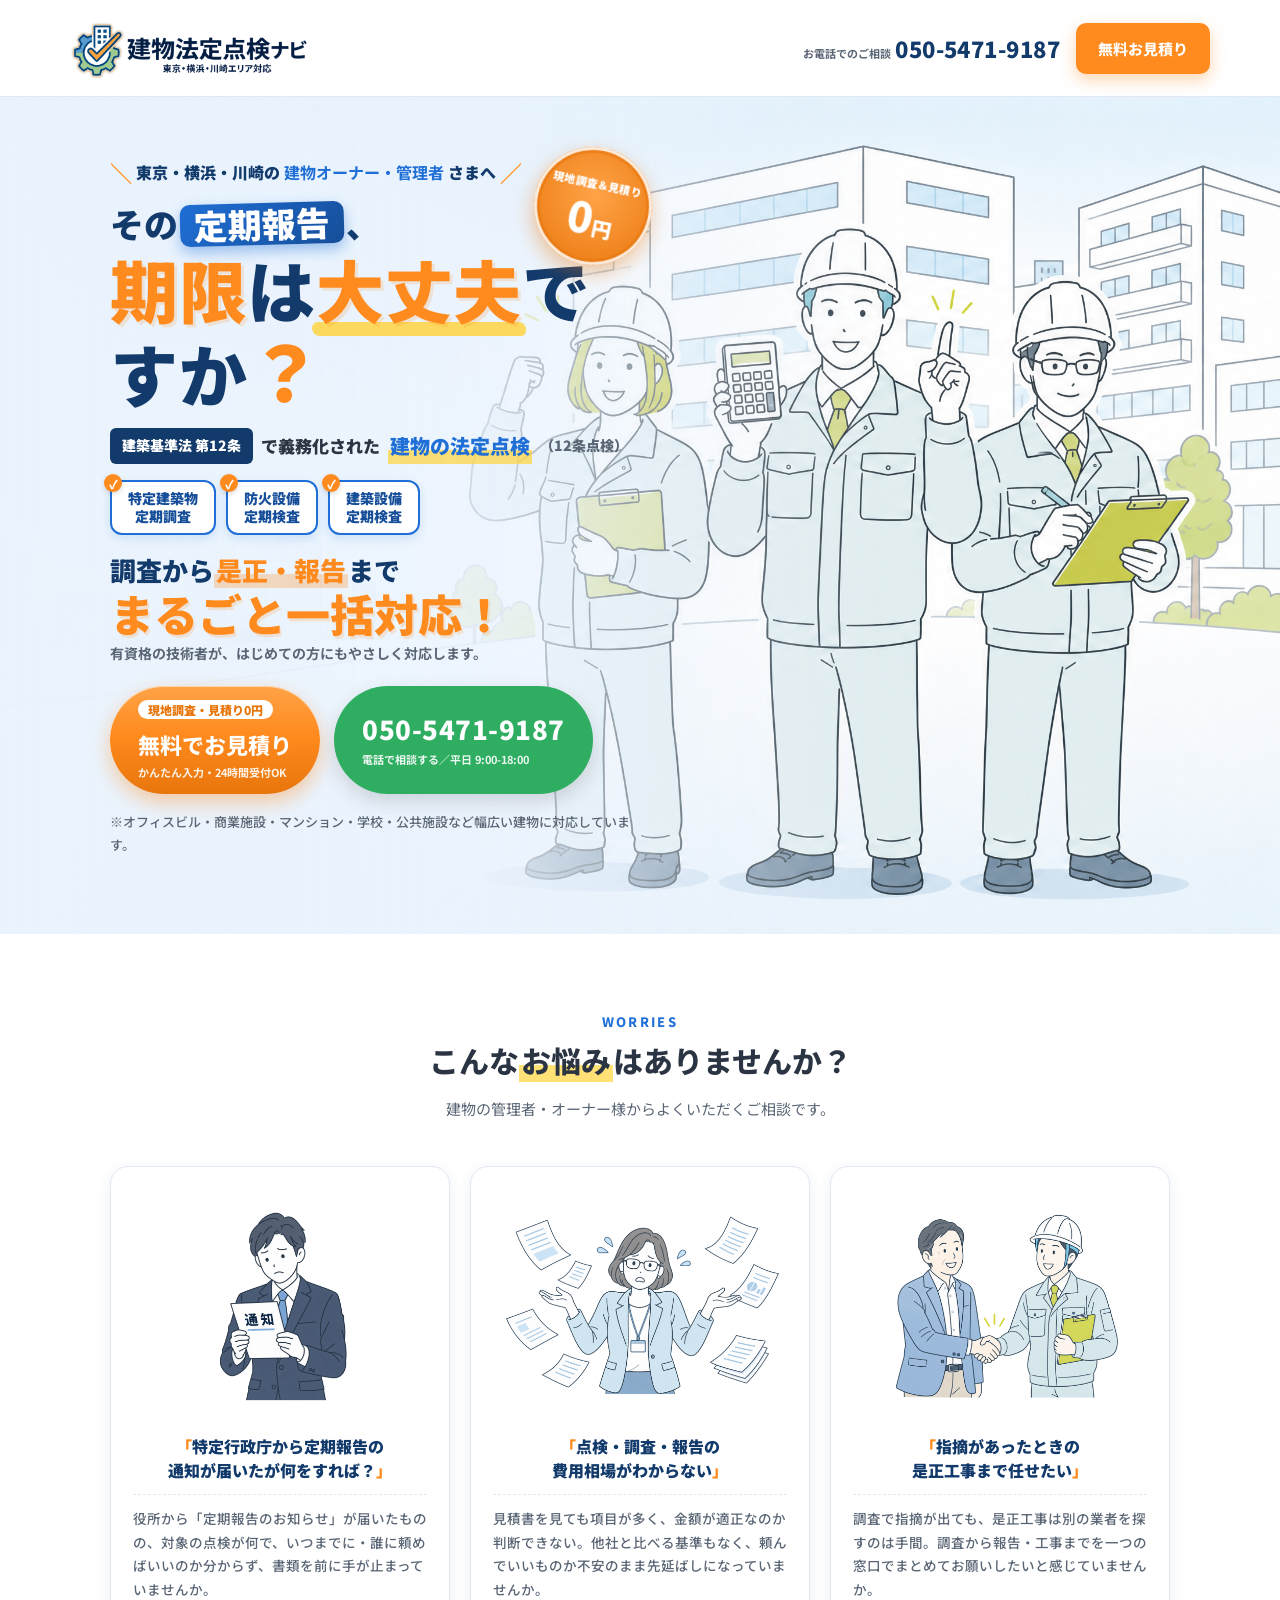
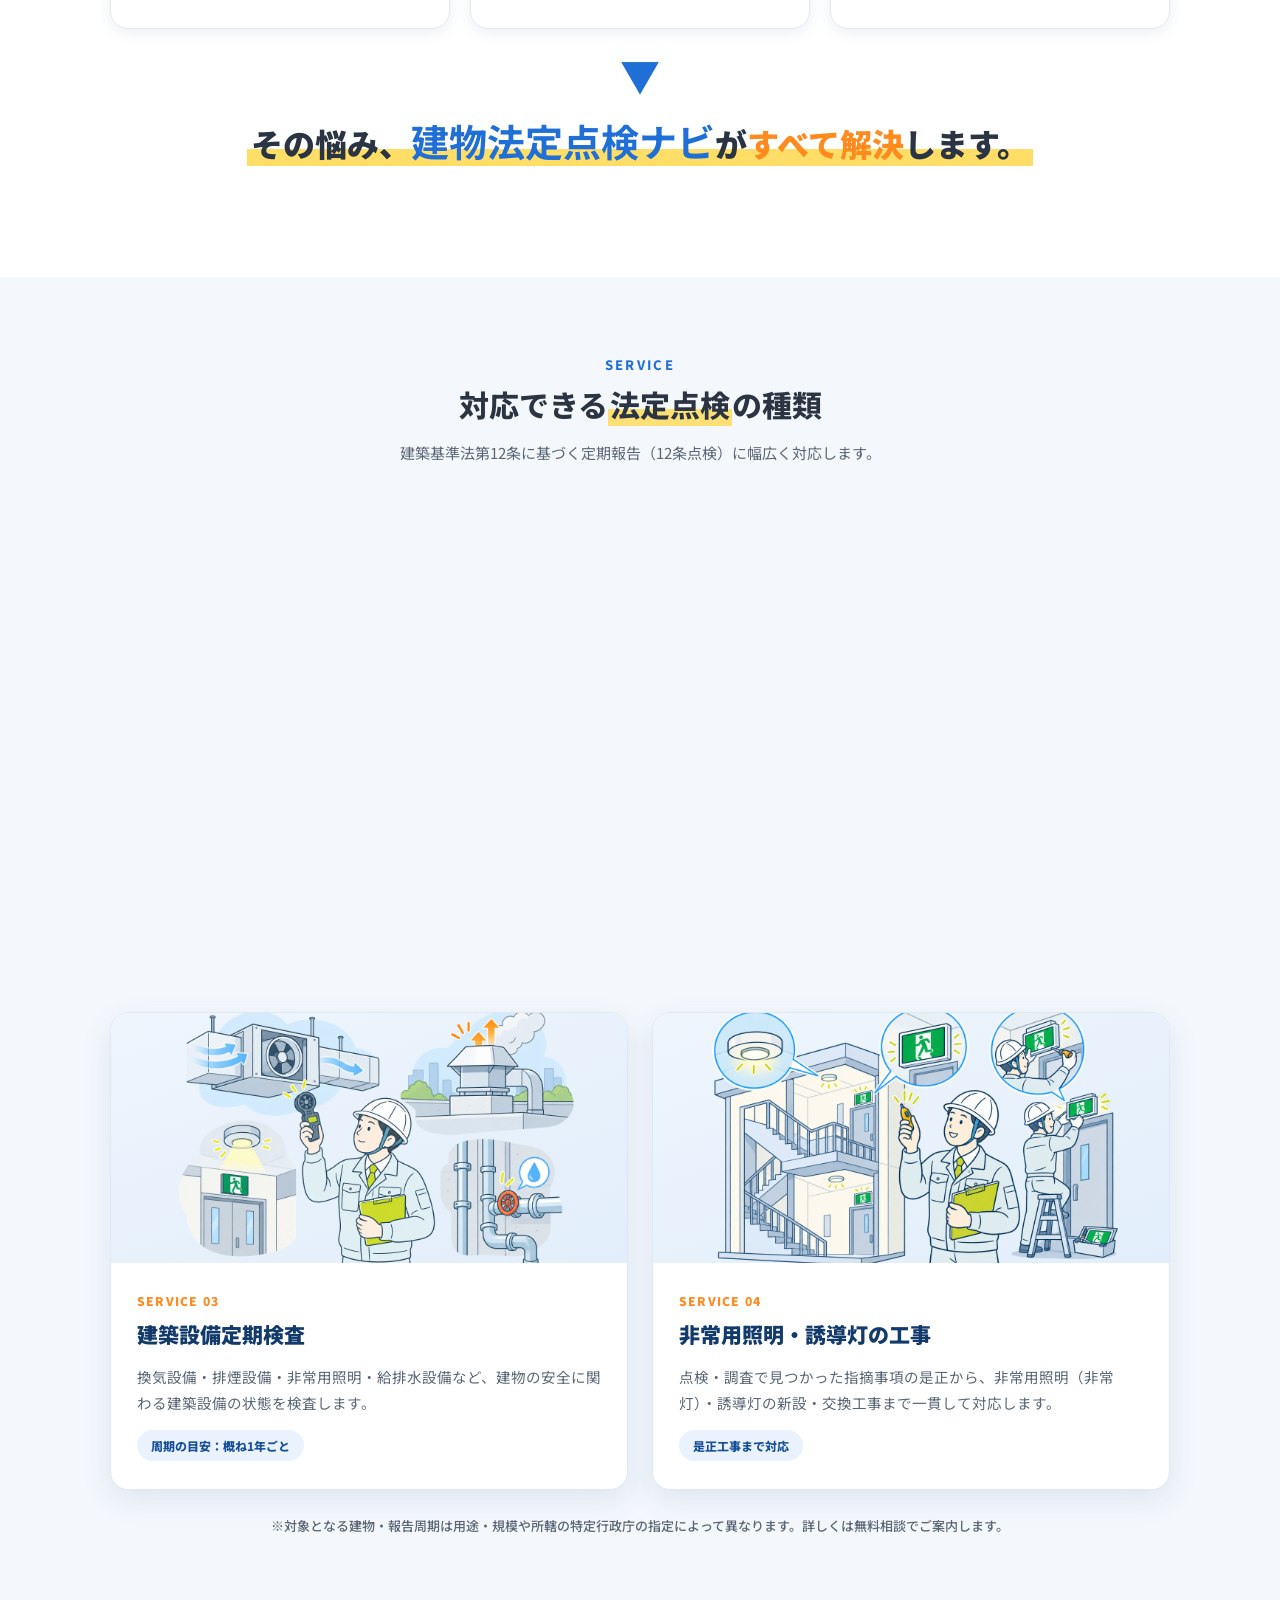
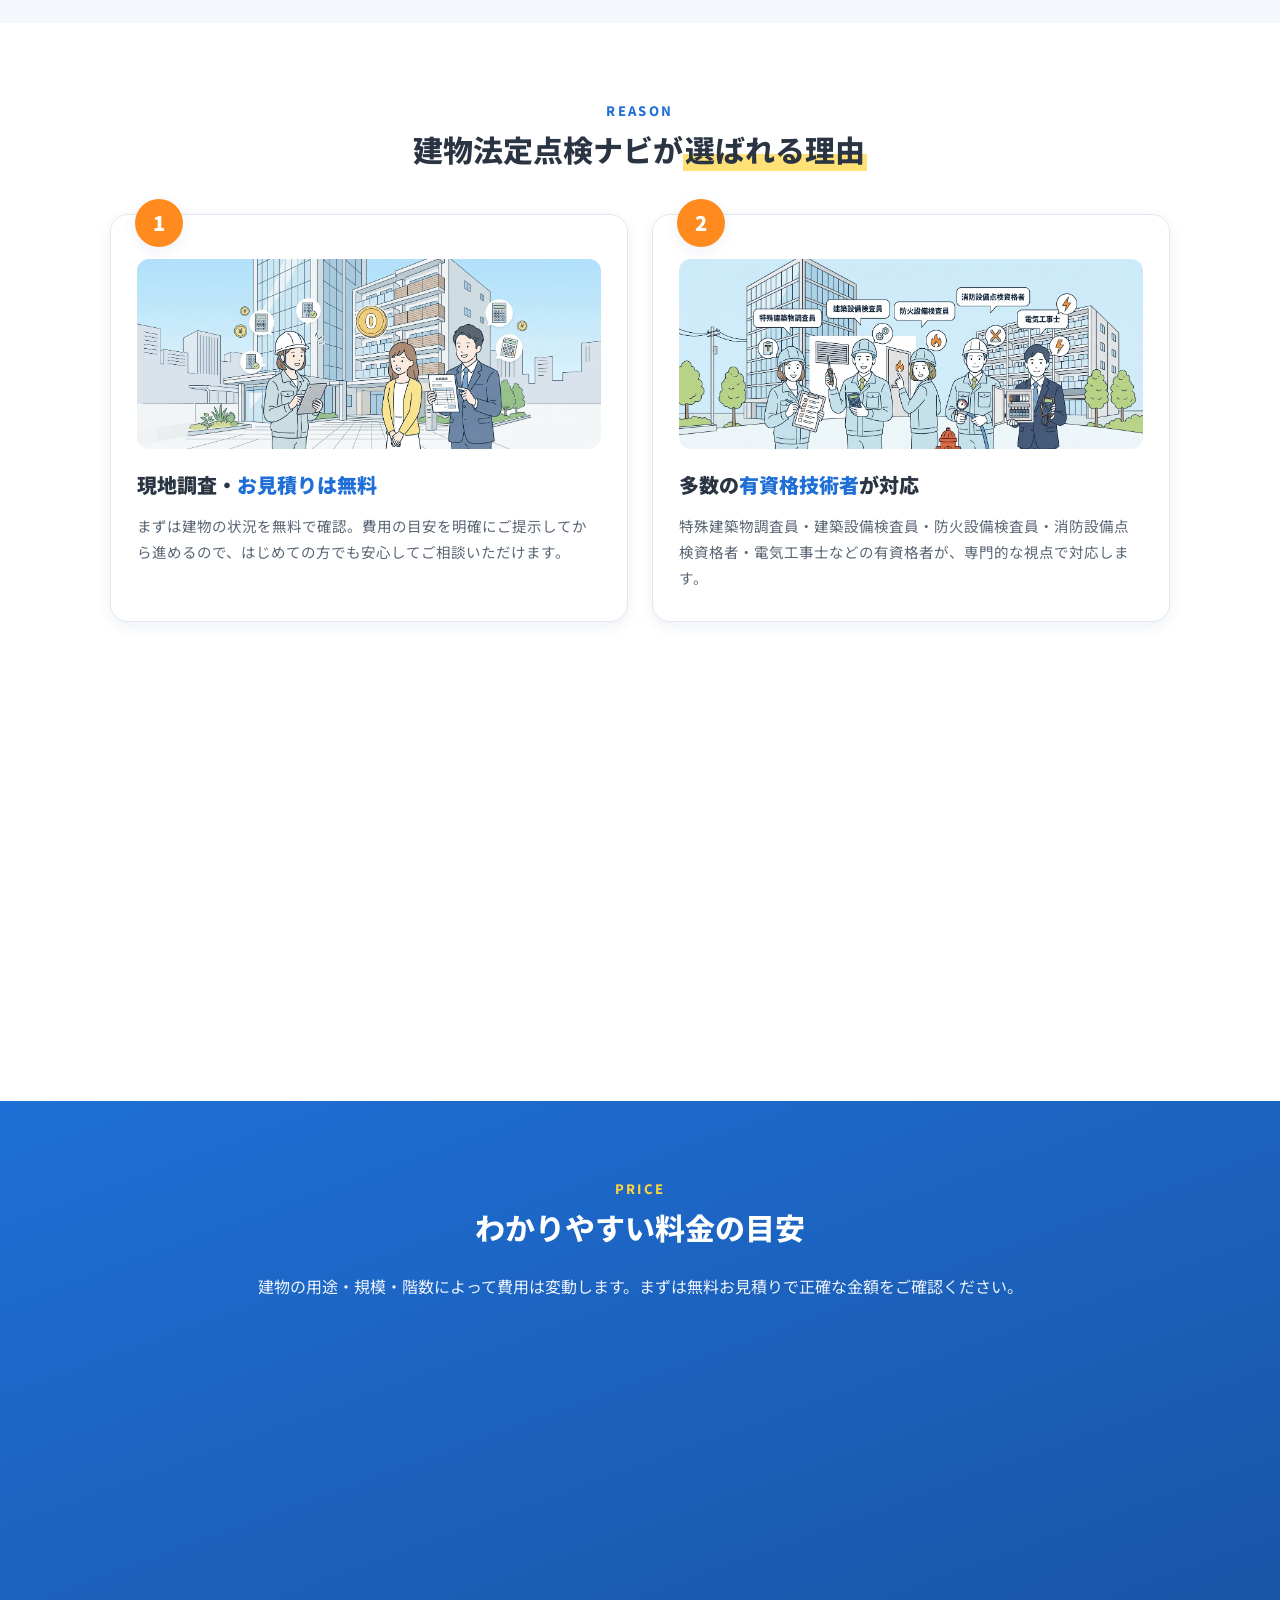
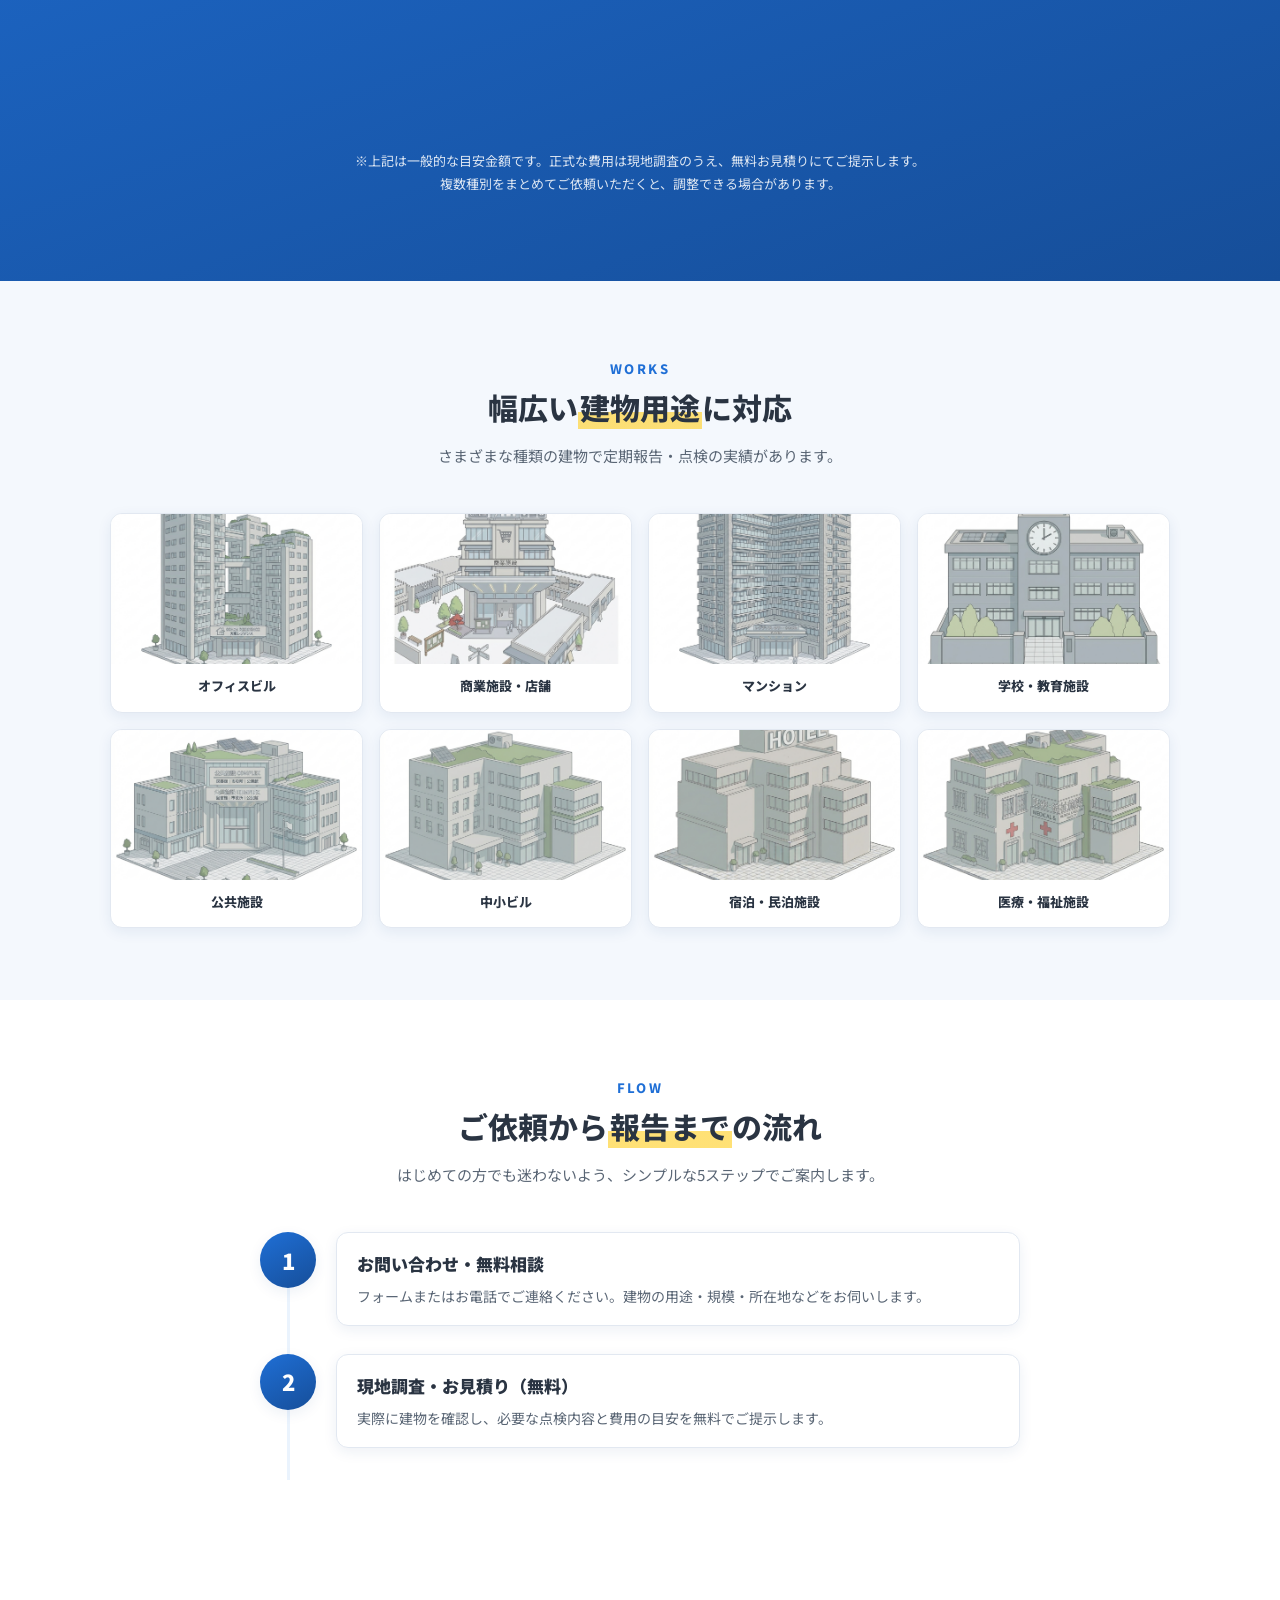
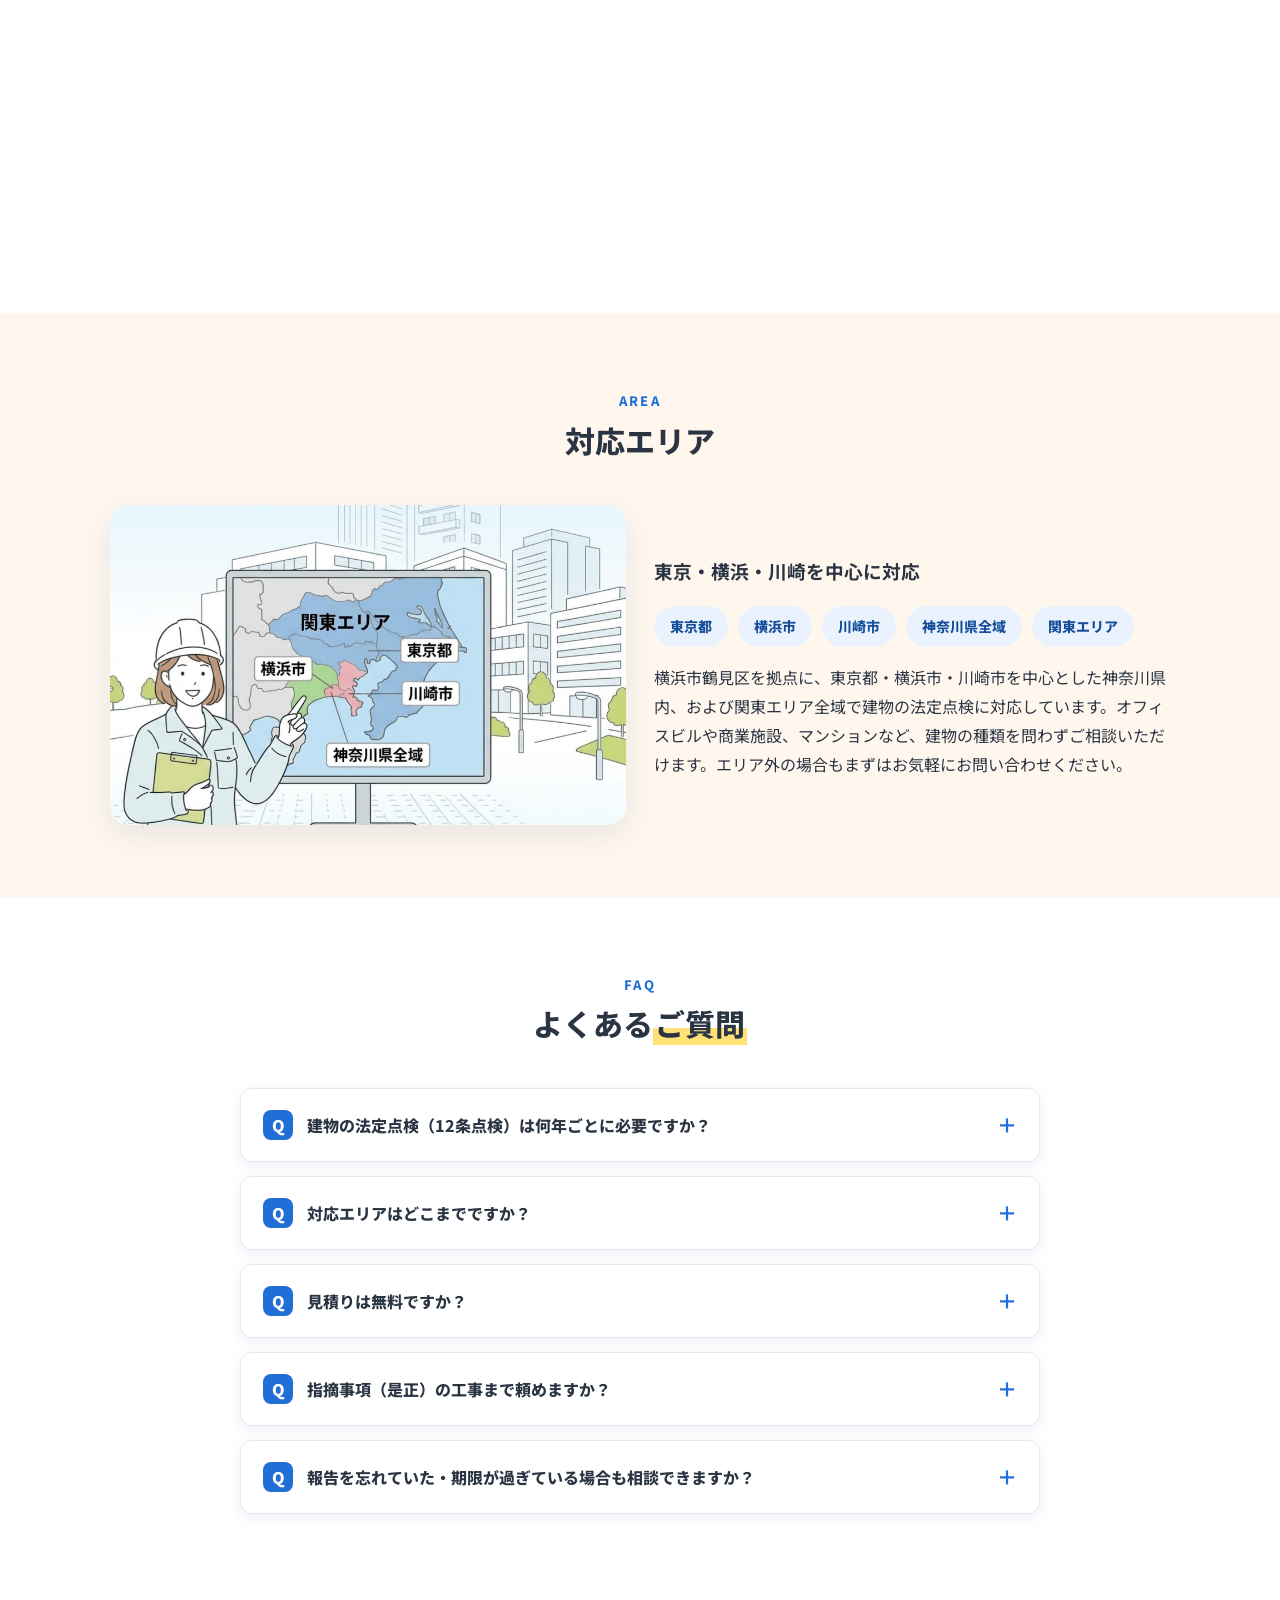
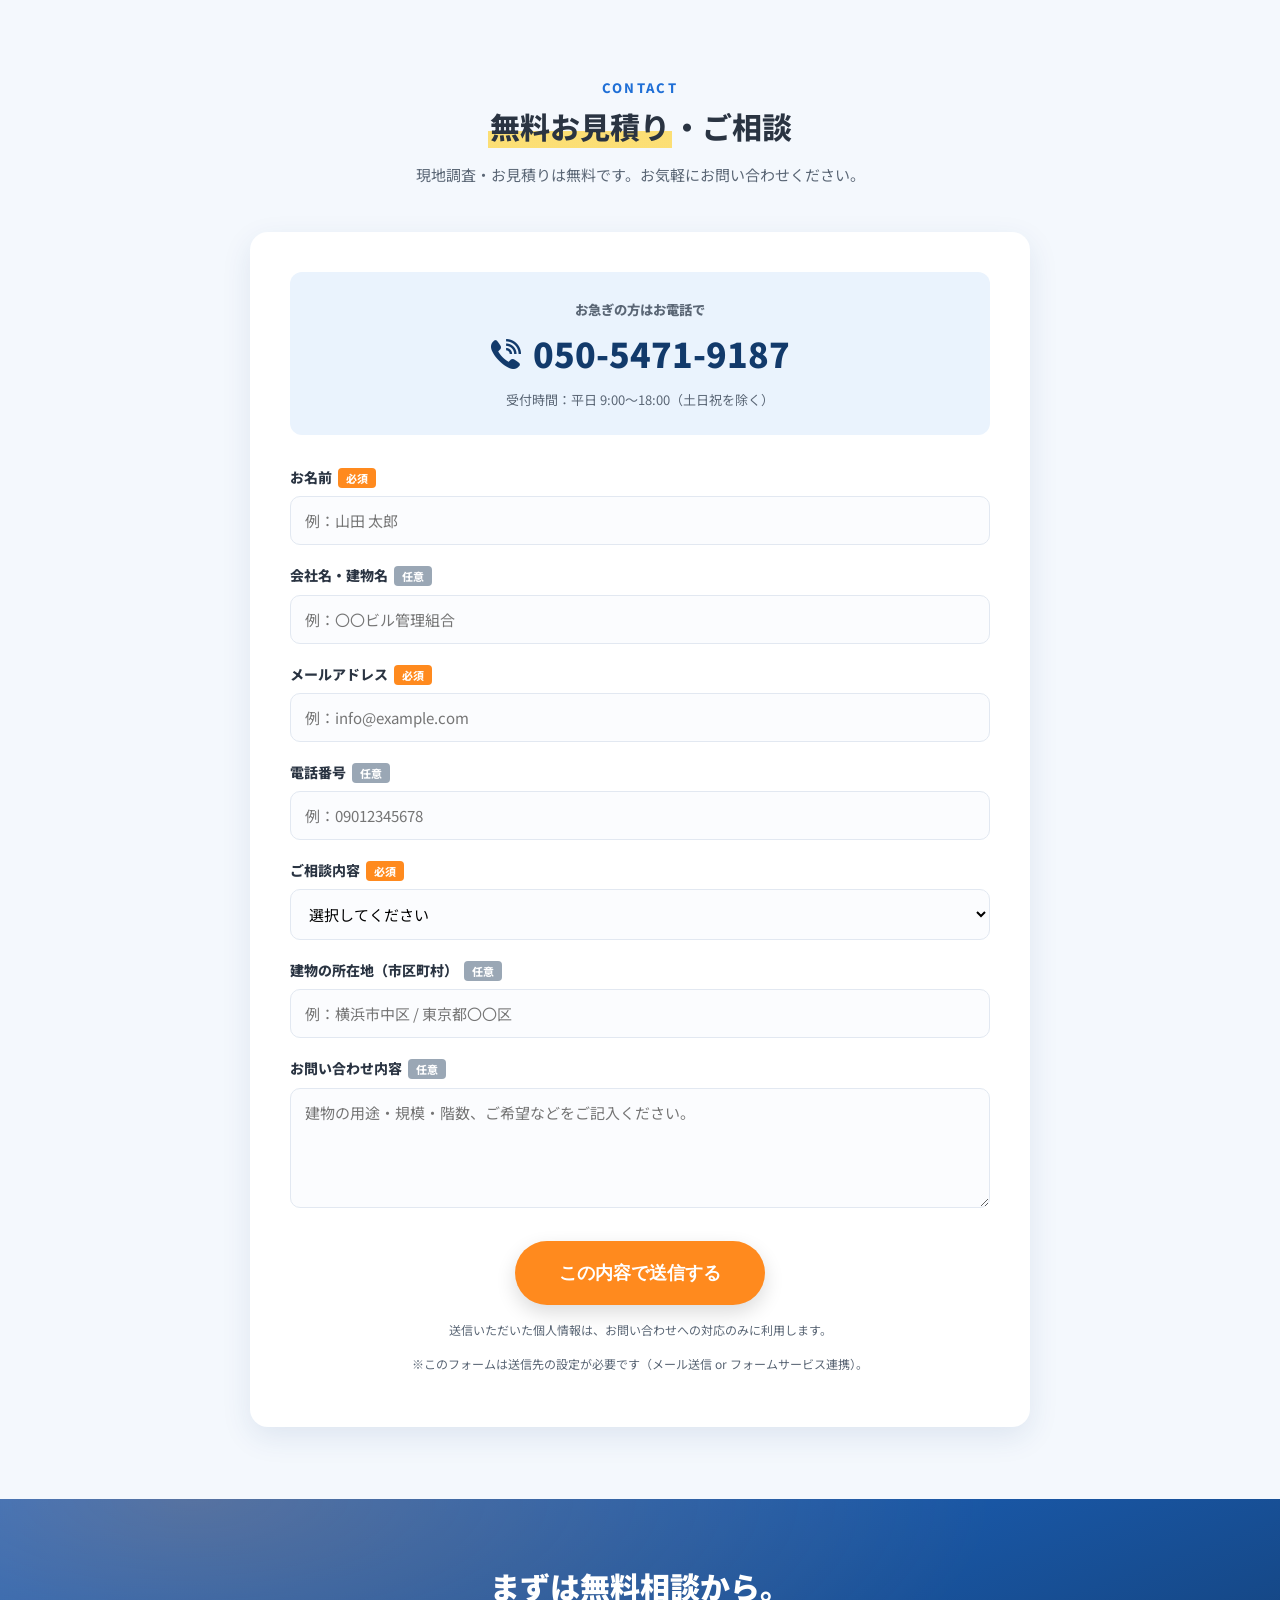
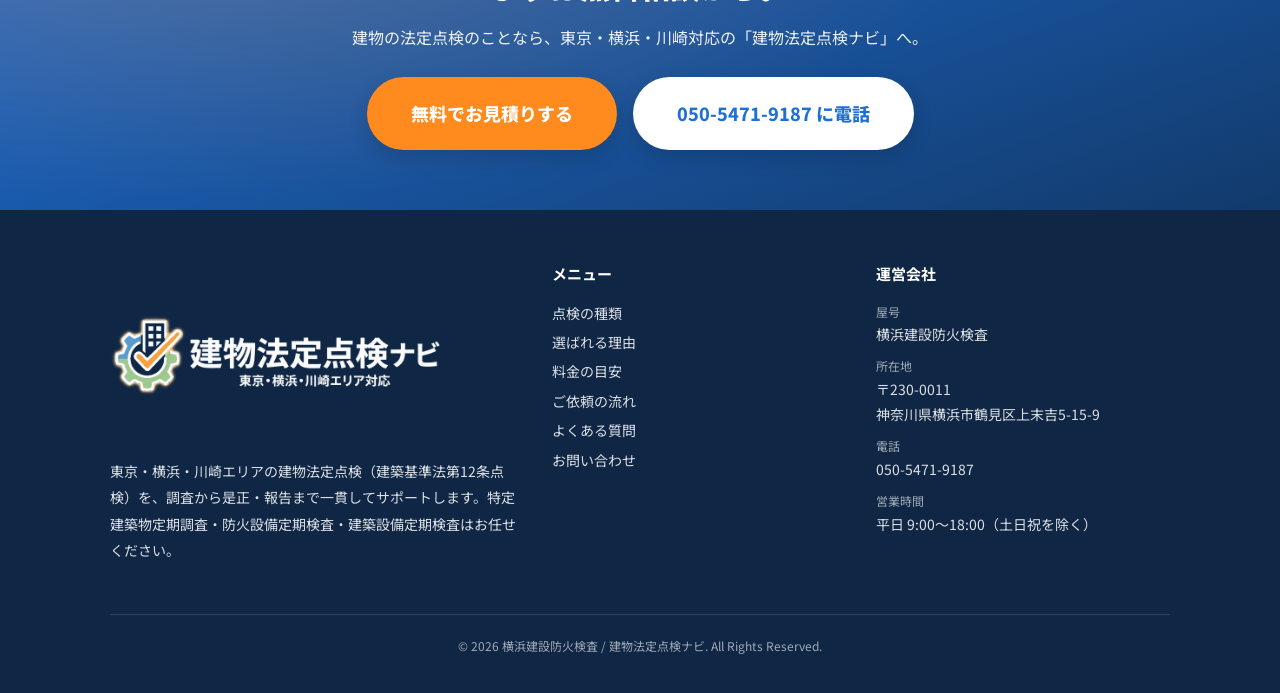
==== commit 63e91b04: "解決訴求テキストに集中線バースト（拡大して消える）を追加しお悩みカード到達時に再生" ====
--- a/index.html
+++ b/index.html
@@ -242,7 +242,7 @@
       </div>
     </div>
     <div class="worries__arrow">▼</div>
-    <p class="worries__answer reveal"><span class="worries__answer-hl">その悩み、<b>建物法定点検ナビ</b>が<span class="worries__answer-strong">すべて解決</span>します。</span></p>
+    <p class="worries__answer reveal"><span class="worries__burst" aria-hidden="true"></span><span class="worries__answer-hl">その悩み、<b>建物法定点検ナビ</b>が<span class="worries__answer-strong">すべて解決</span>します。</span></p>
   </div>
 </section>
 
--- a/assets/css/style.css
+++ b/assets/css/style.css
@@ -459,7 +459,29 @@
 .worries__arrow { text-align:center; font-size: 40px; color: var(--c-blue); margin: 26px 0 4px; line-height:1; }
 .worries__answer {
   text-align:center; font-size: 32px; font-weight: 900; margin-top: 14px;
-  line-height: 1.7;
+  line-height: 1.7; position: relative;
+}
+.worries__answer-hl { position: relative; z-index: 1; }
+.worries__burst {
+  position: absolute; left: 50%; top: 50%; z-index: 0;
+  width: 860px; height: 484px; pointer-events: none;
+  background: url("../img/burst.png") center / contain no-repeat;
+  opacity: 0; transform: translate(-50%,-50%) scale(.2);
+}
+.worries__answer.is-burst .worries__burst {
+  animation: burstGrow 1s ease-out forwards;
+}
+@keyframes burstGrow {
+  0%   { opacity: 0;   transform: translate(-50%,-50%) scale(.2); }
+  22%  { opacity: 1;   transform: translate(-50%,-50%) scale(.6); }
+  55%  { opacity: .95; transform: translate(-50%,-50%) scale(1); }
+  100% { opacity: 0;   transform: translate(-50%,-50%) scale(1.5); }
+}
+@media (max-width: 760px){
+  .worries__burst { width: 420px; height: 236px; }
+}
+@media (prefers-reduced-motion: reduce){
+  .worries__answer.is-burst .worries__burst { animation: none; opacity: 0; }
 }
 .worries__answer b { color: var(--c-blue); font-size: 38px; }
 .worries__answer-strong { color: var(--c-orange); }
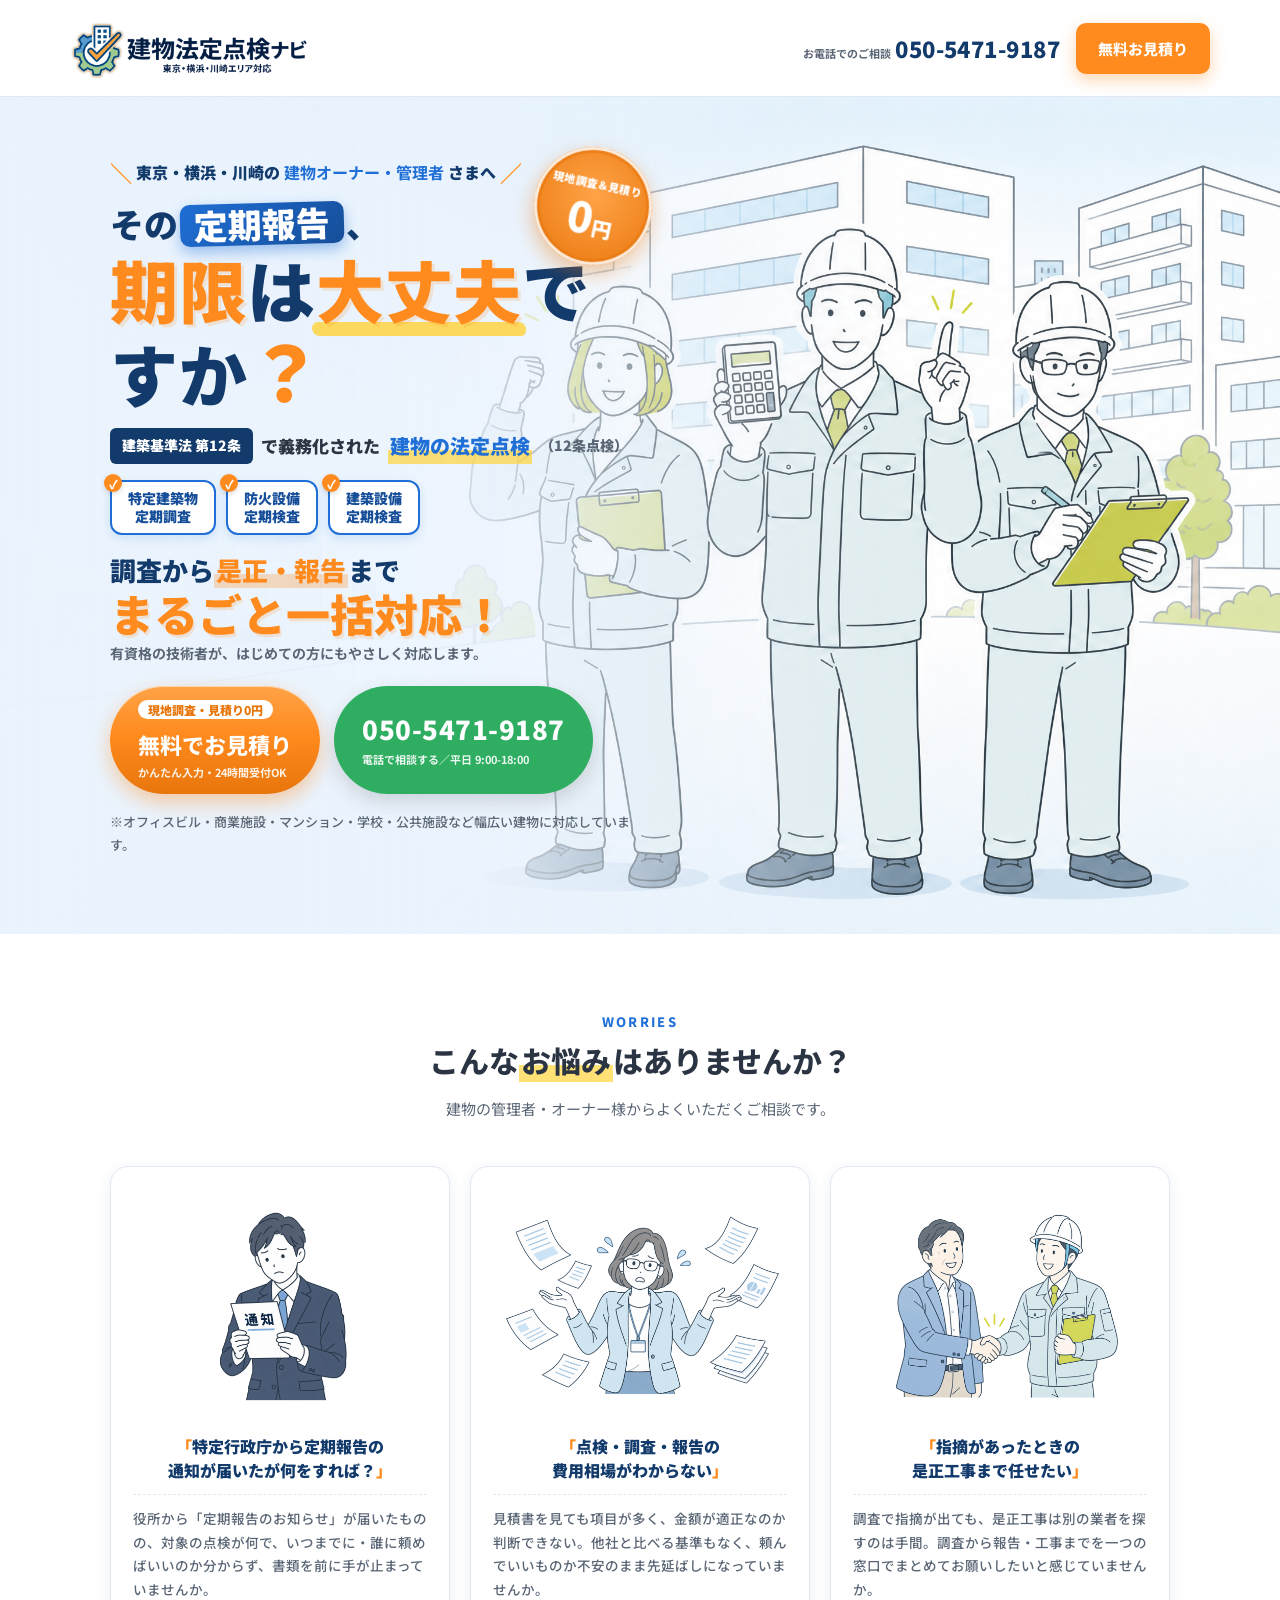
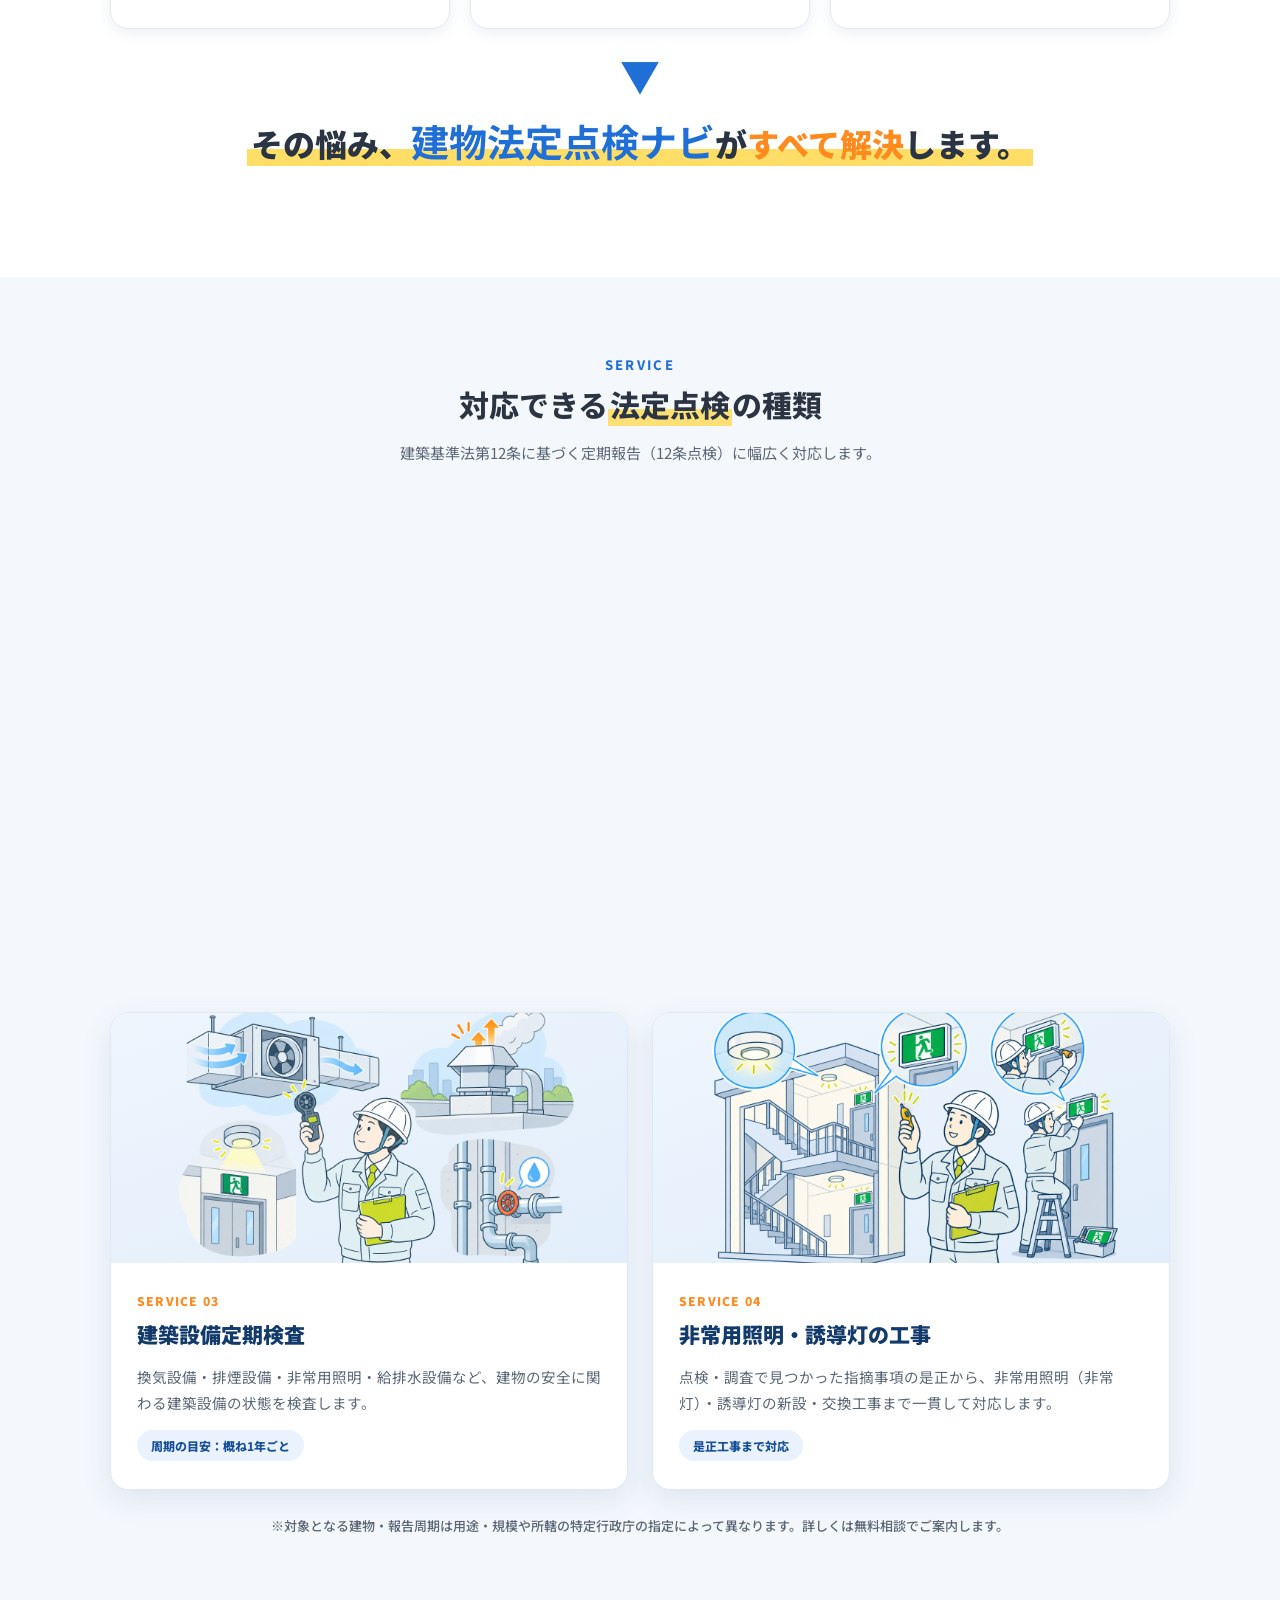
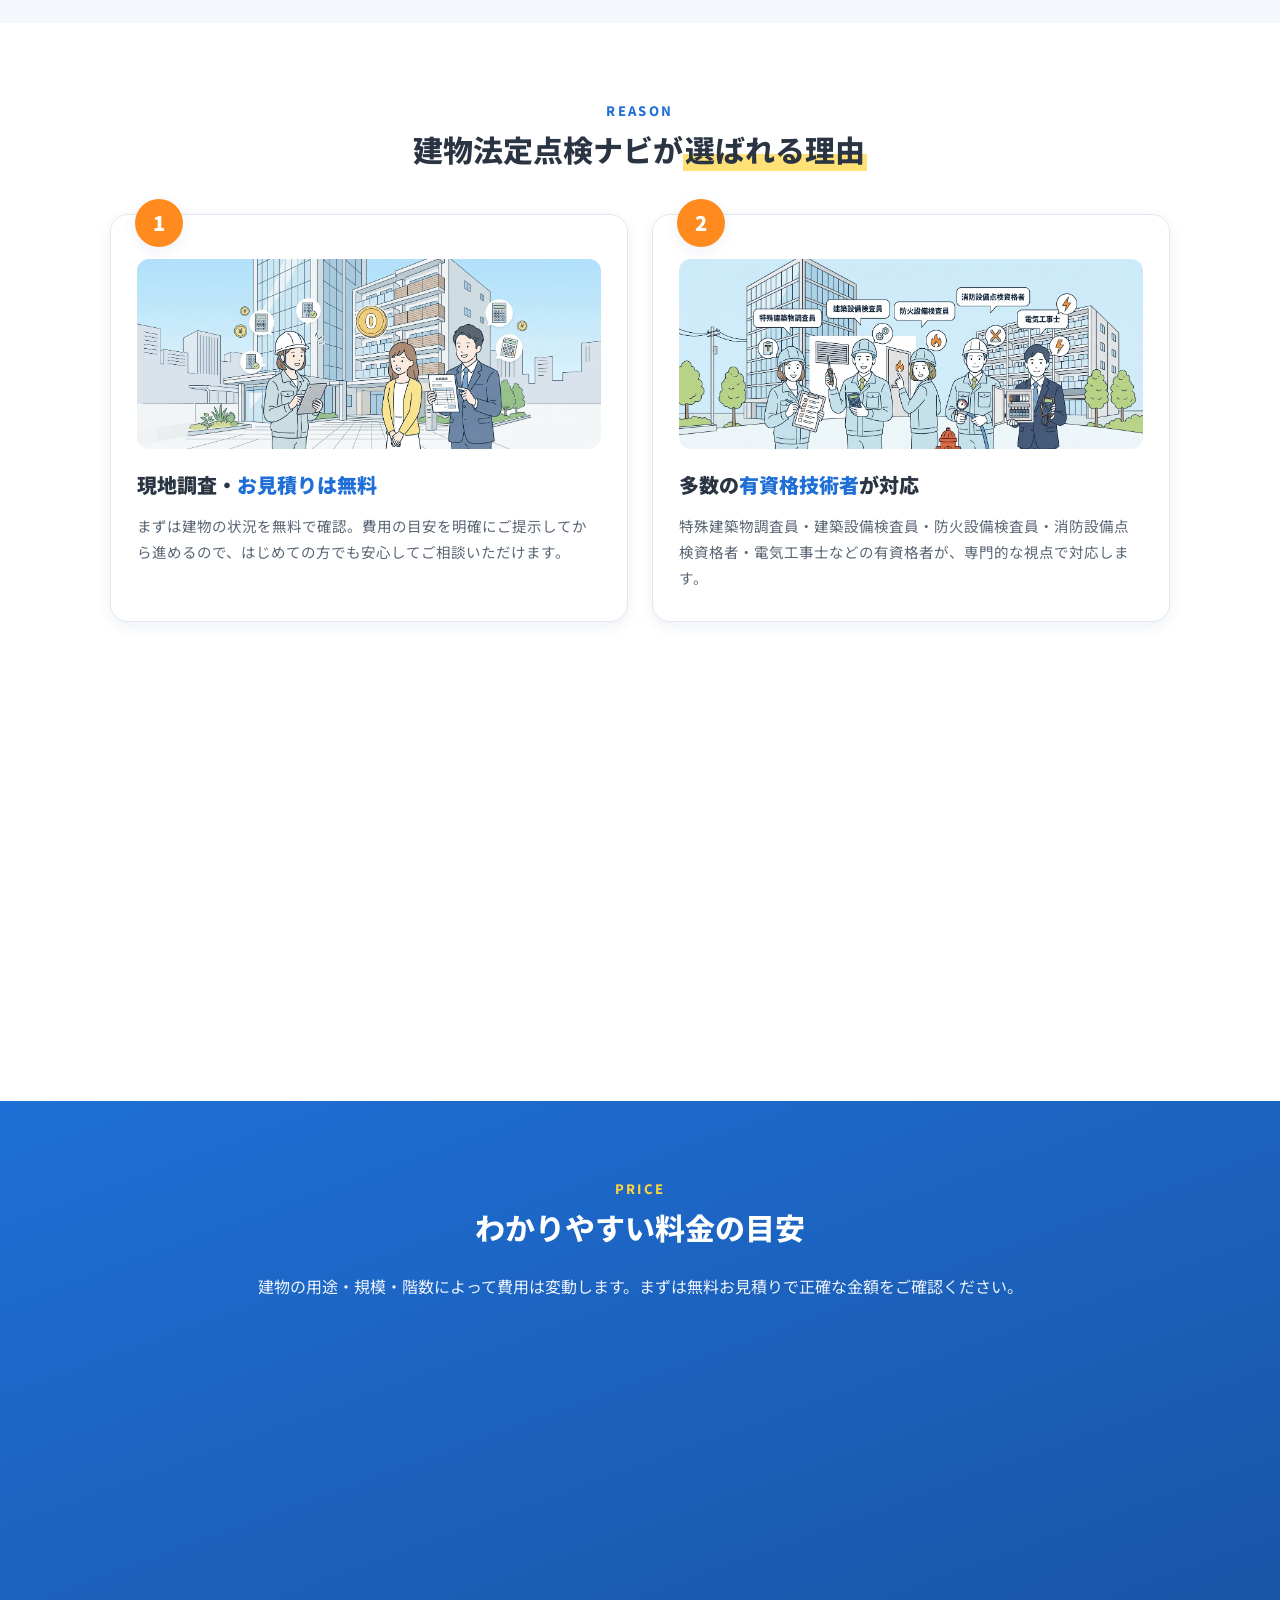
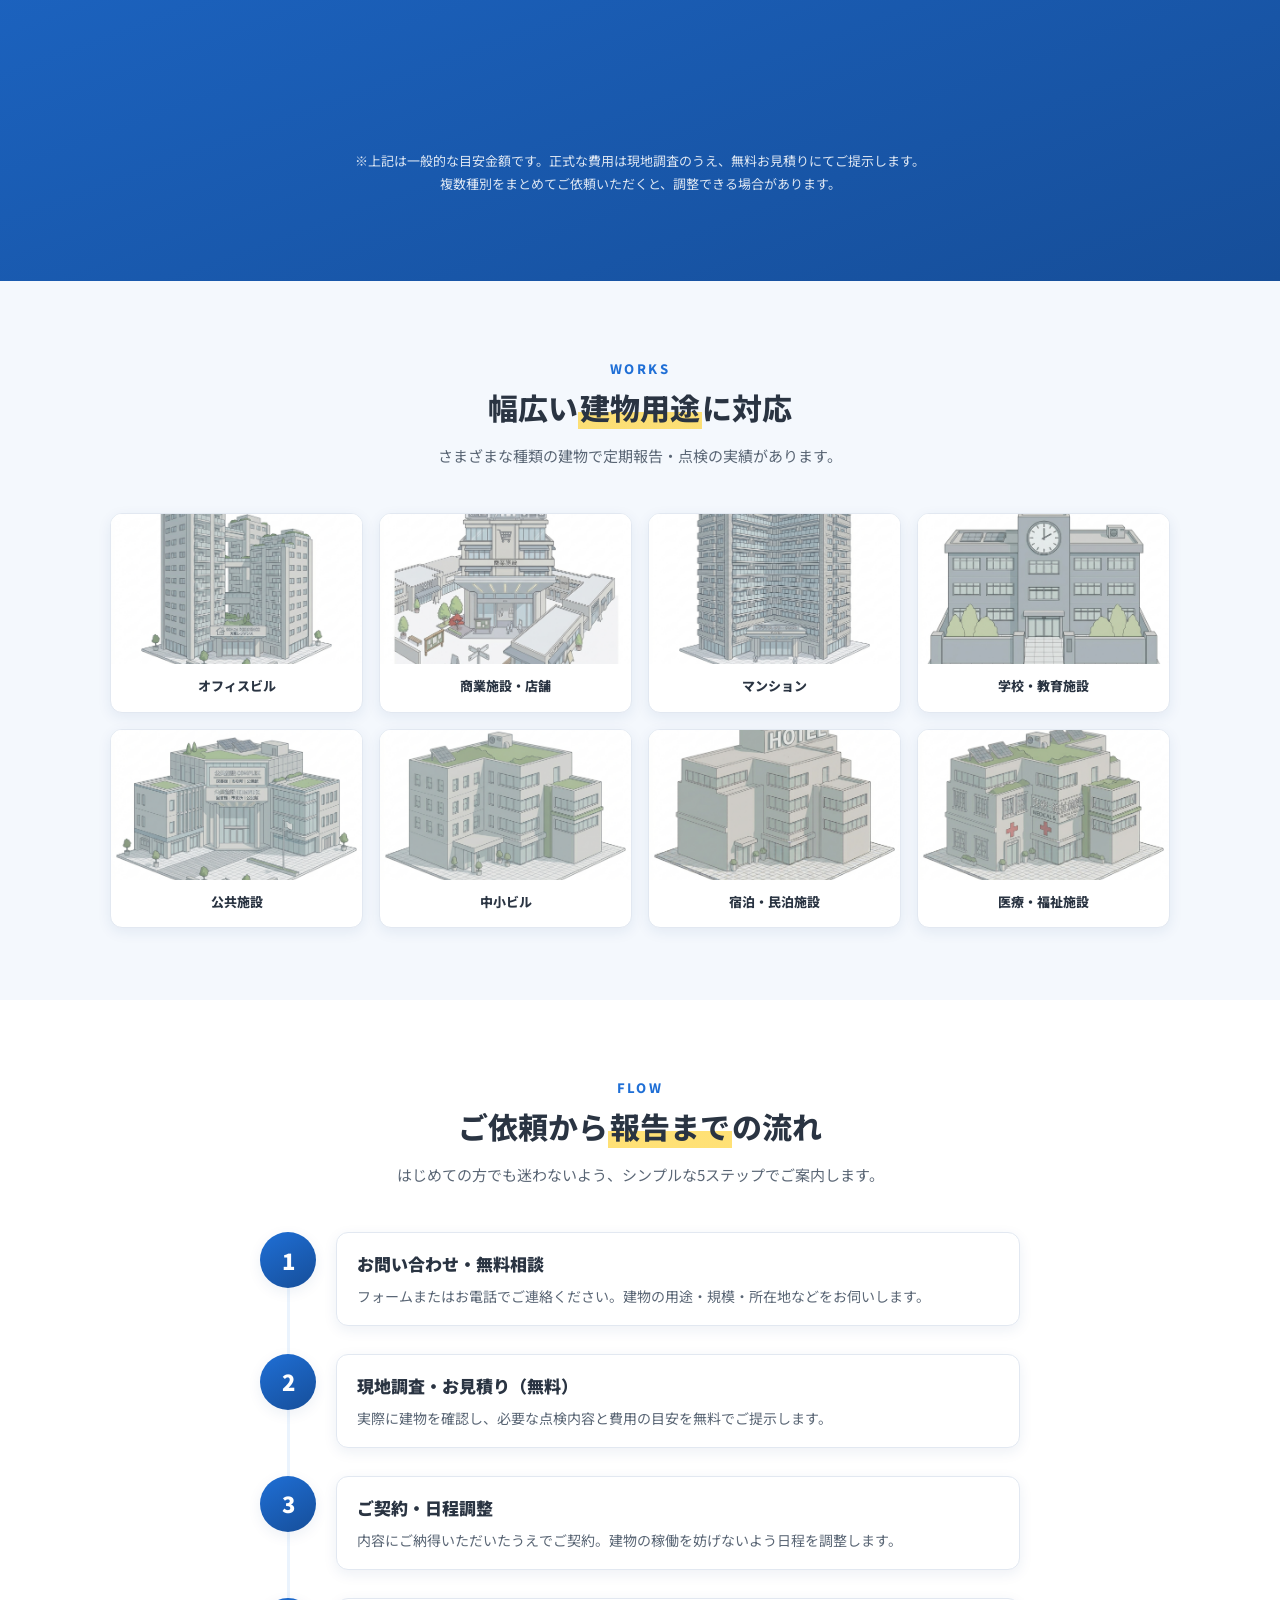
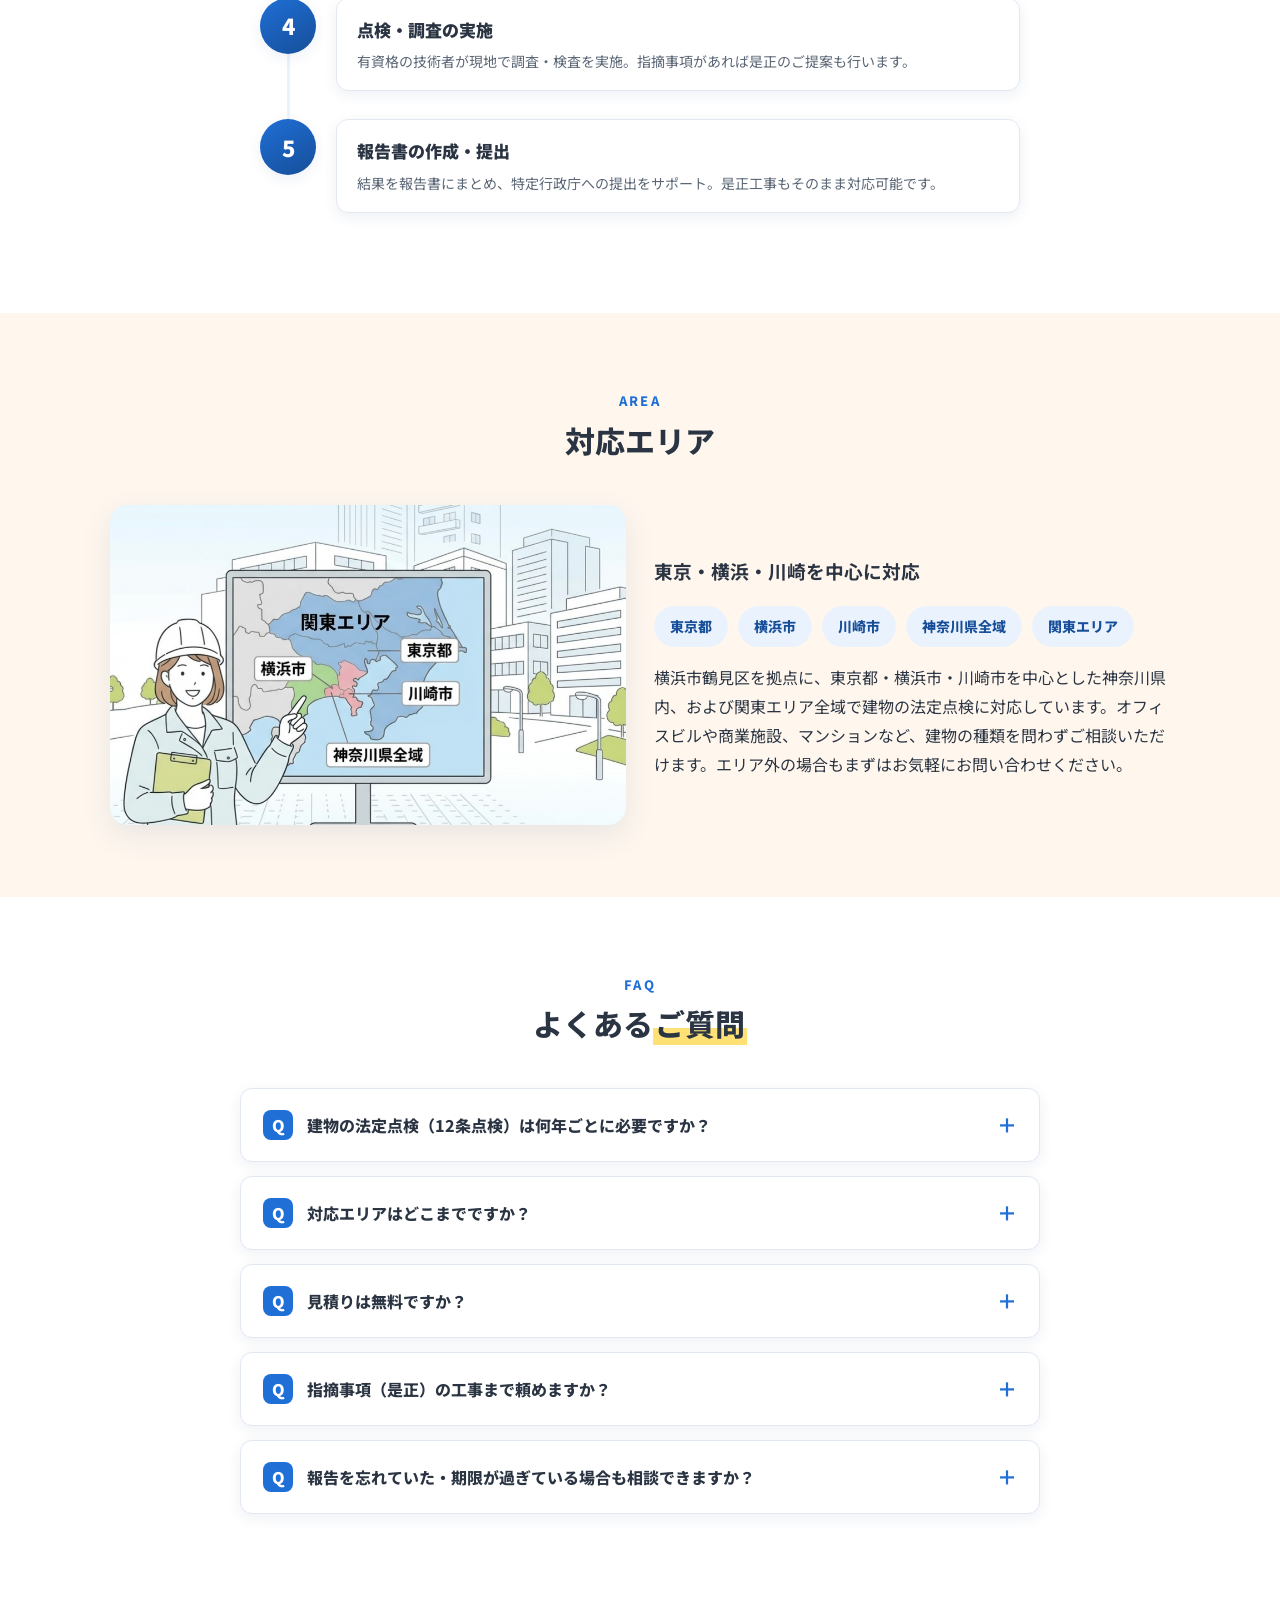
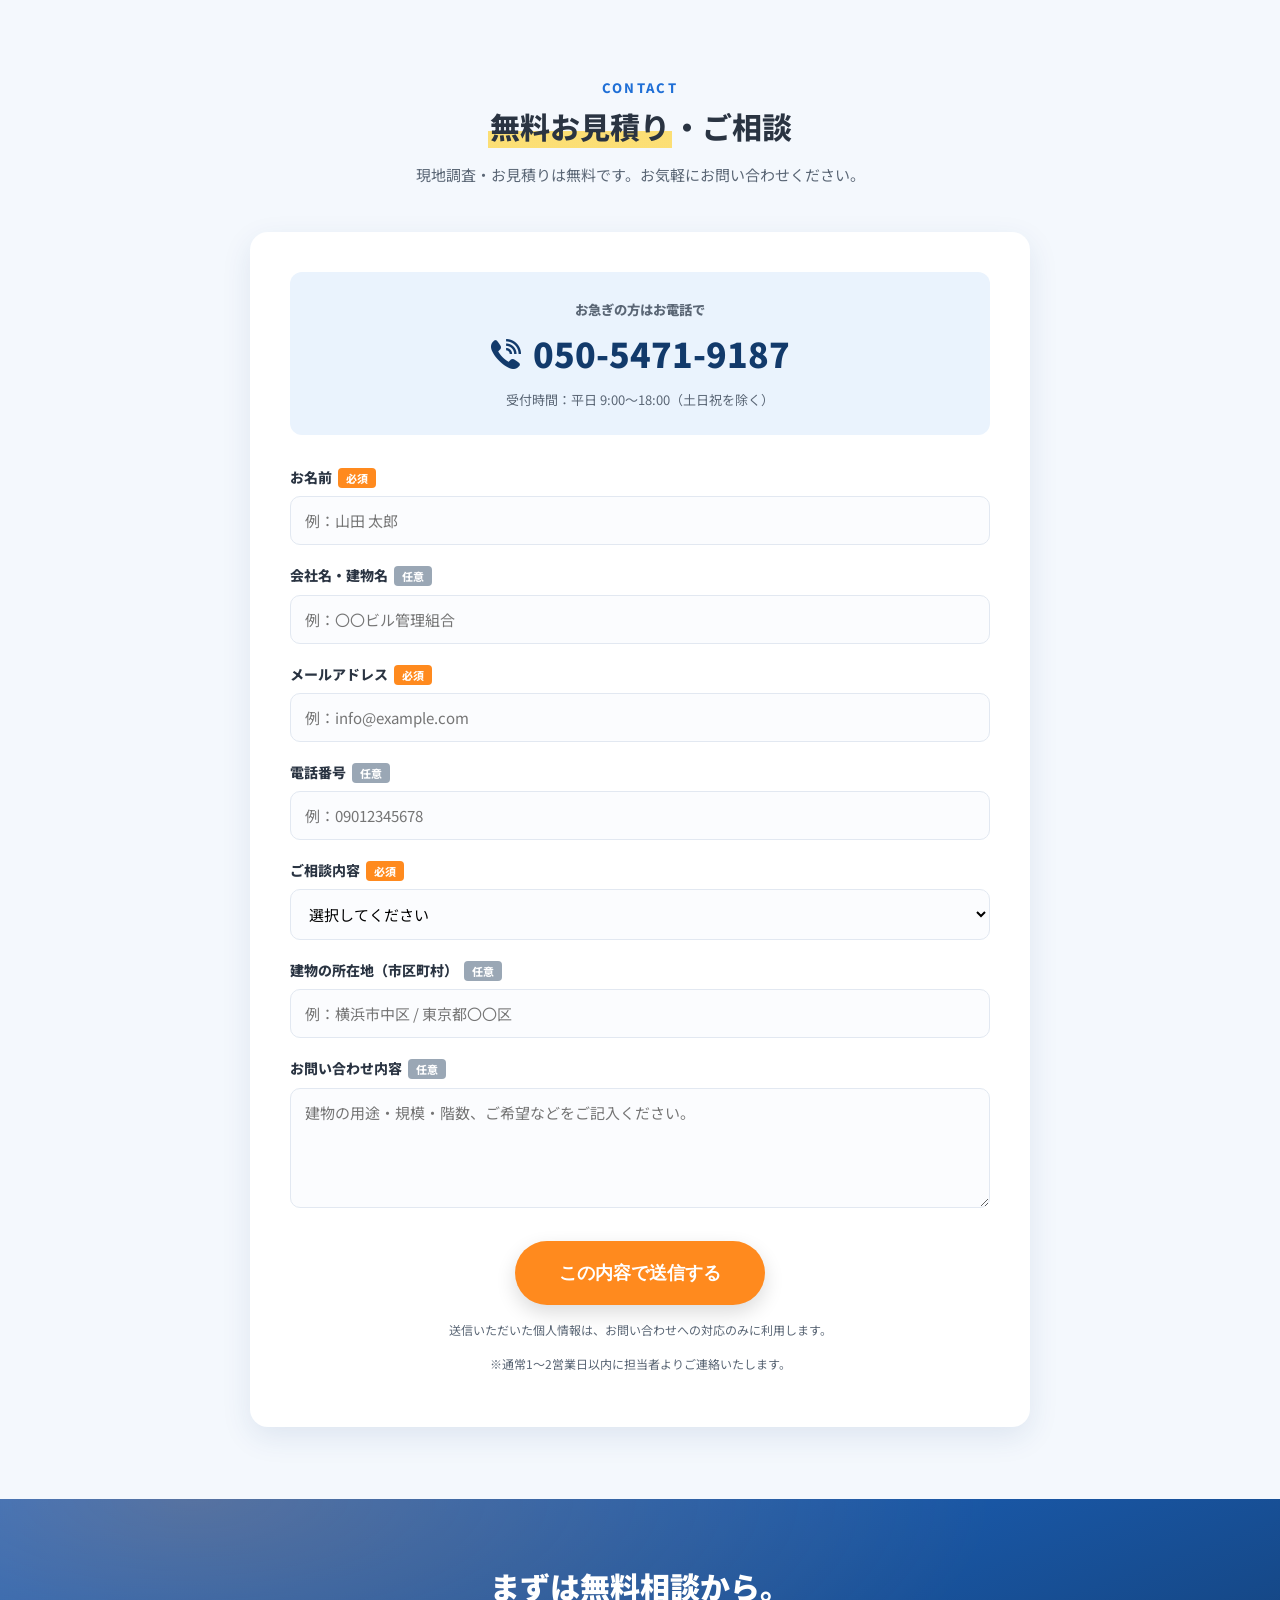
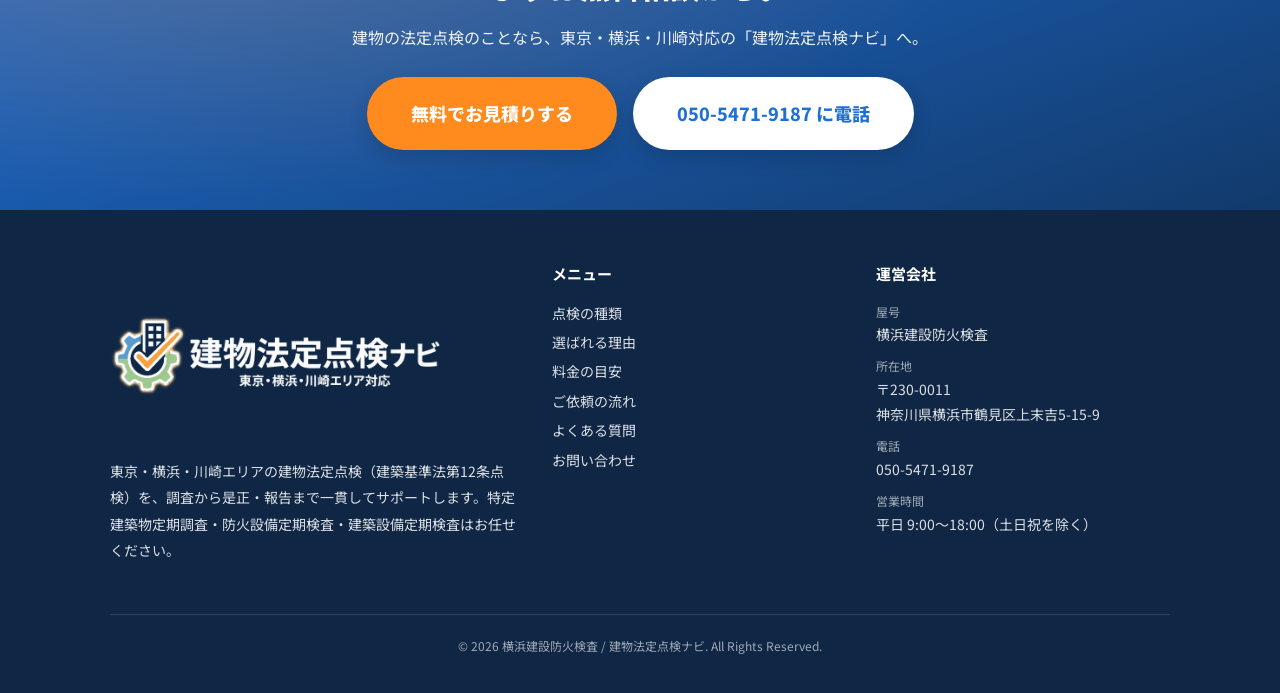
==== commit 773b27e5: "お問い合わせフォームをFormSubmit(navi@)に接続し、各URLをinspectionドメインに更新" ====
--- a/index.html
+++ b/index.html
@@ -6,7 +6,7 @@
 <title>建物法定点検ナビ｜東京・横浜・川崎の12条点検（特定建築物定期調査・防火設備検査）</title>
 <meta name="description" content="東京・横浜・川崎エリアの建物法定点検（建築基準法第12条点検）を調査から是正・報告まで一貫サポート。特定建築物定期調査・防火設備定期検査・建築設備定期検査に、有資格の技術者が対応。現地調査・お見積り無料。">
 <meta name="keywords" content="建物法定点検,12条点検,特定建築物定期調査,防火設備定期検査,建築設備定期検査,定期報告,東京,横浜,川崎">
-<link rel="canonical" href="https://tenkennavi.yokohamakensetsuboukakensa.jp/">
+<link rel="canonical" href="https://inspection.yokohamakensetsuboukakensa.jp/">
 <meta name="robots" content="index, follow">
 <meta name="format-detection" content="telephone=no">
 
@@ -15,8 +15,8 @@
 <meta property="og:site_name" content="建物法定点検ナビ">
 <meta property="og:title" content="建物法定点検ナビ｜東京・横浜・川崎の12条点検">
 <meta property="og:description" content="東京・横浜・川崎の建物法定点検（建築基準法第12条点検）を調査から報告まで一貫サポート。現地調査・お見積り無料。">
-<meta property="og:url" content="https://tenkennavi.yokohamakensetsuboukakensa.jp/">
-<meta property="og:image" content="https://tenkennavi.yokohamakensetsuboukakensa.jp/assets/img/ogp.png">
+<meta property="og:url" content="https://inspection.yokohamakensetsuboukakensa.jp/">
+<meta property="og:image" content="https://inspection.yokohamakensetsuboukakensa.jp/assets/img/ogp.png">
 <meta property="og:locale" content="ja_JP">
 <meta name="twitter:card" content="summary_large_image">
 
@@ -35,9 +35,9 @@
   "@type": "GeneralContractor",
   "name": "横浜建設防火検査",
   "alternateName": "建物法定点検ナビ",
-  "url": "https://tenkennavi.yokohamakensetsuboukakensa.jp/",
+  "url": "https://inspection.yokohamakensetsuboukakensa.jp/",
   "telephone": "+81-50-5471-9187",
-  "image": "https://tenkennavi.yokohamakensetsuboukakensa.jp/assets/img/ogp.png",
+  "image": "https://inspection.yokohamakensetsuboukakensa.jp/assets/img/ogp.png",
   "description": "東京・横浜・川崎エリアの建物法定点検（建築基準法第12条点検）を、調査から是正・報告まで一貫してサポートする専門事業者です。",
   "address": {
     "@type": "PostalAddress",
@@ -131,7 +131,7 @@
   "@context": "https://schema.org",
   "@type": "BreadcrumbList",
   "itemListElement": [
-    {"@type":"ListItem","position":1,"name":"ホーム","item":"https://tenkennavi.yokohamakensetsuboukakensa.jp/"}
+    {"@type":"ListItem","position":1,"name":"ホーム","item":"https://inspection.yokohamakensetsuboukakensa.jp/"}
   ]
 }
 </script>
@@ -500,7 +500,11 @@
         <span>受付時間：平日 9:00〜18:00（土日祝を除く）</span>
       </div>
 
-      <form action="#" method="post" onsubmit="return handleSubmit(event)" novalidate>
+      <form action="https://formsubmit.co/navi@yokohamakensetsuboukakensa.jp" method="POST">
+        <input type="hidden" name="_subject" value="【建物法定点検ナビ】お問い合わせがありました">
+        <input type="hidden" name="_template" value="table">
+        <input type="hidden" name="_captcha" value="false">
+        <input type="text" name="_honey" style="display:none" tabindex="-1" autocomplete="off" aria-hidden="true">
         <div class="form-row">
           <label for="f-name">お名前<span class="req">必須</span></label>
           <input type="text" id="f-name" name="name" placeholder="例：山田 太郎" required>
@@ -540,7 +544,7 @@
         <div class="form__submit">
           <button type="submit" class="btn btn--orange btn--lg">この内容で送信する</button>
           <p class="form__privacy">送信いただいた個人情報は、お問い合わせへの対応のみに利用します。</p>
-          <p class="form__note">※このフォームは送信先の設定が必要です（メール送信 or フォームサービス連携）。</p>
+          <p class="form__note">※通常1〜2営業日以内に担当者よりご連絡いたします。</p>
         </div>
       </form>
     </div>
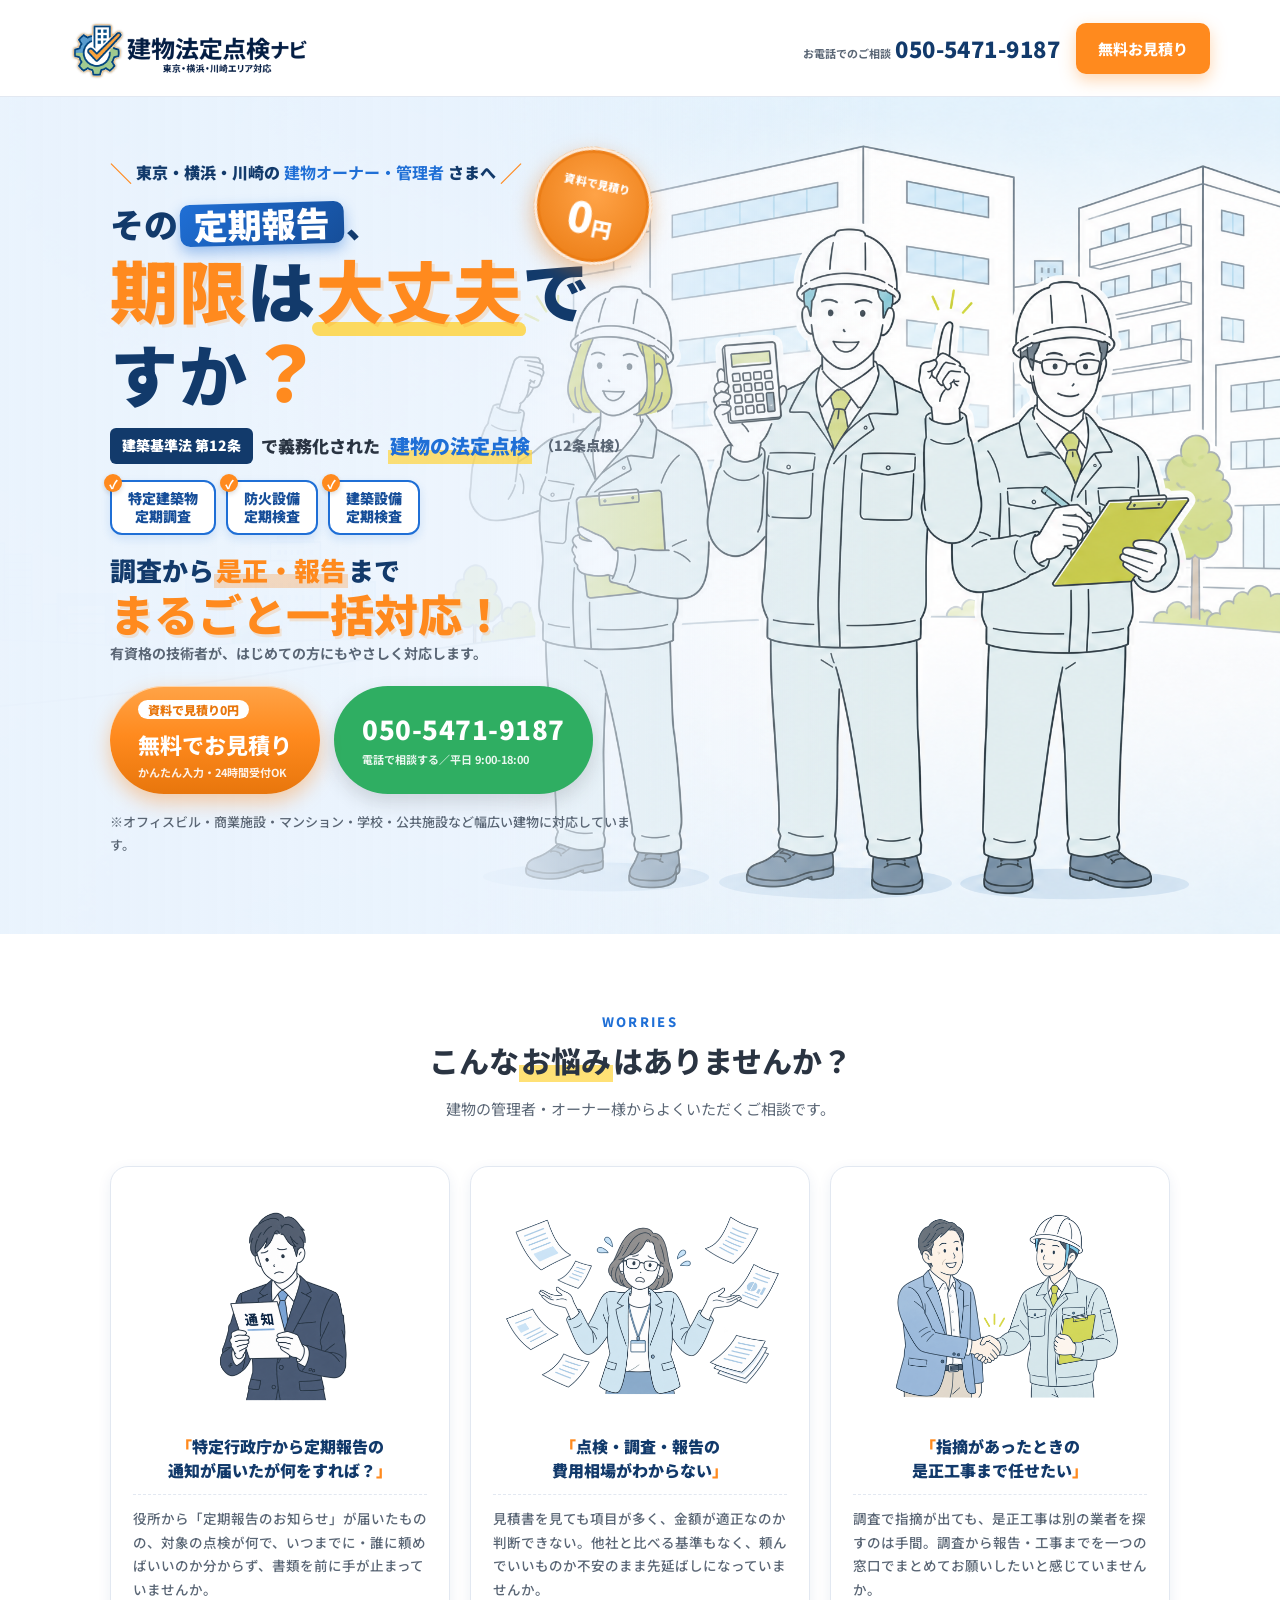
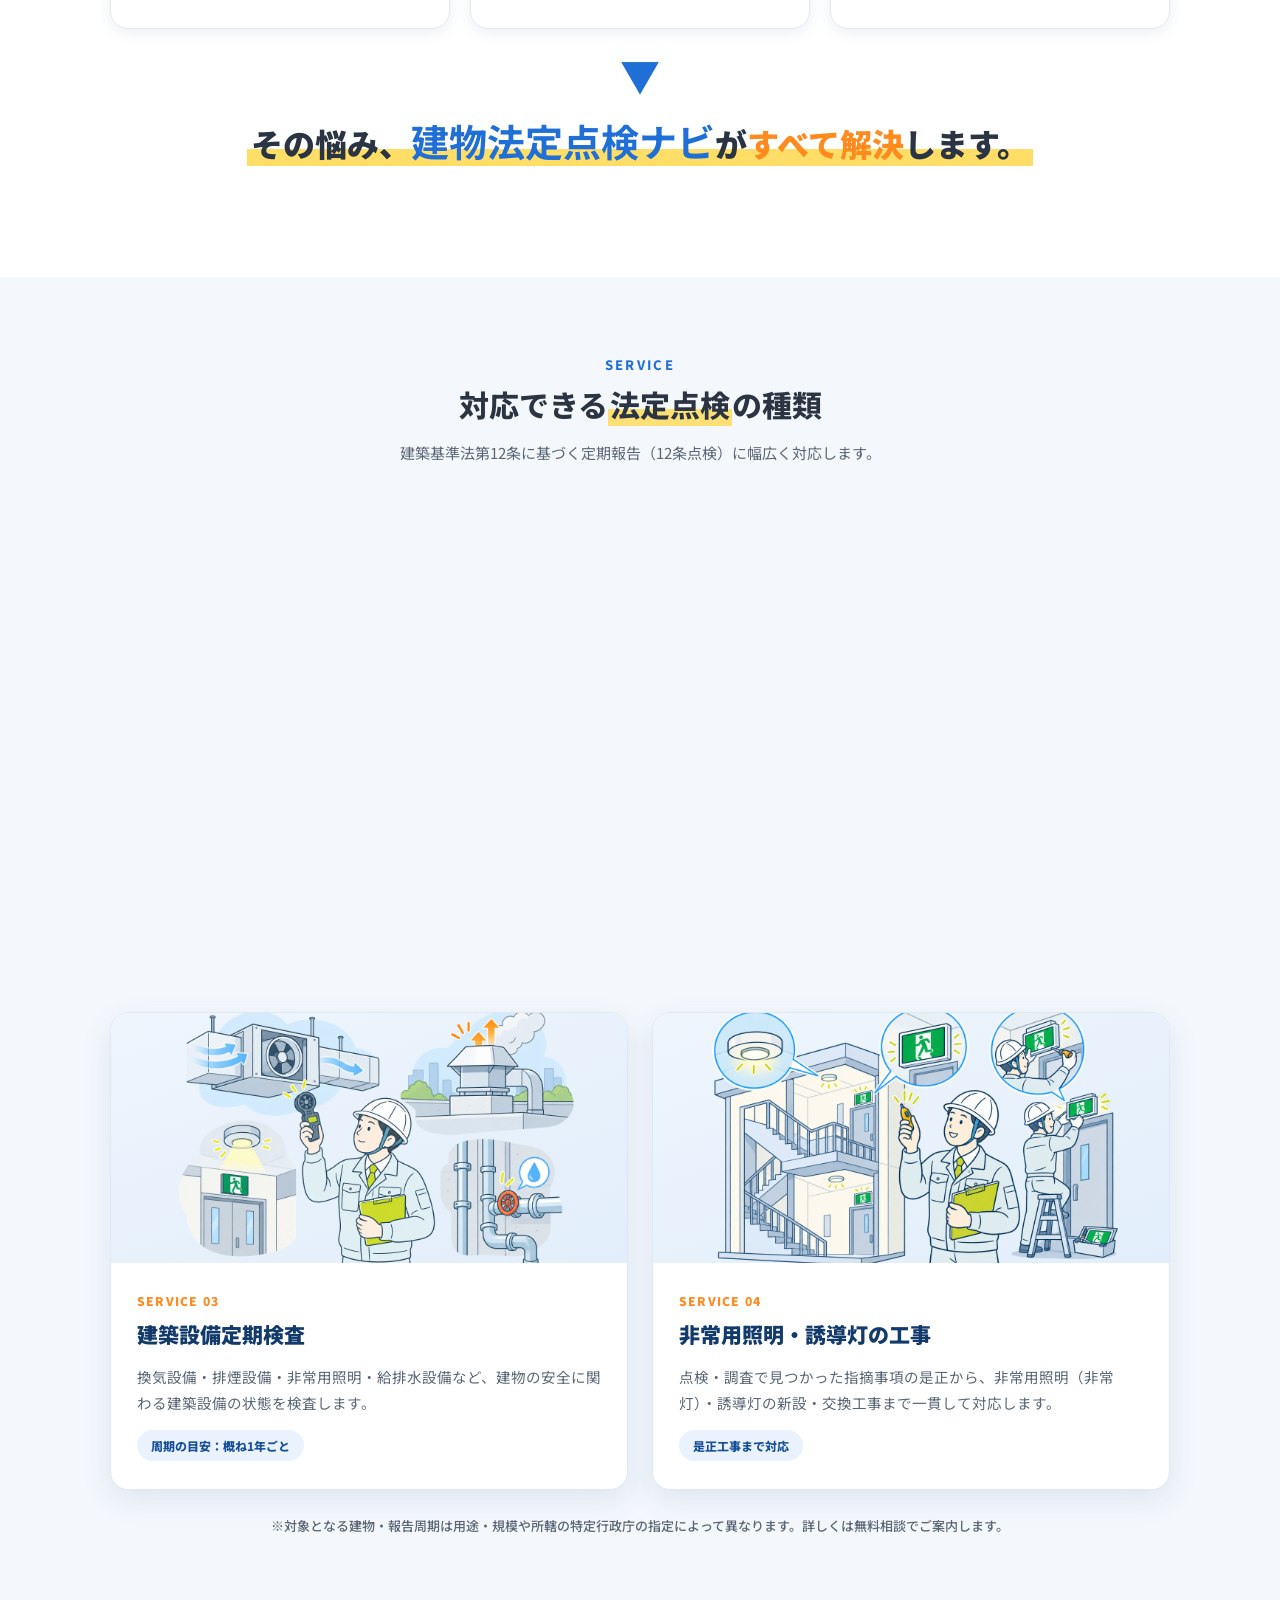
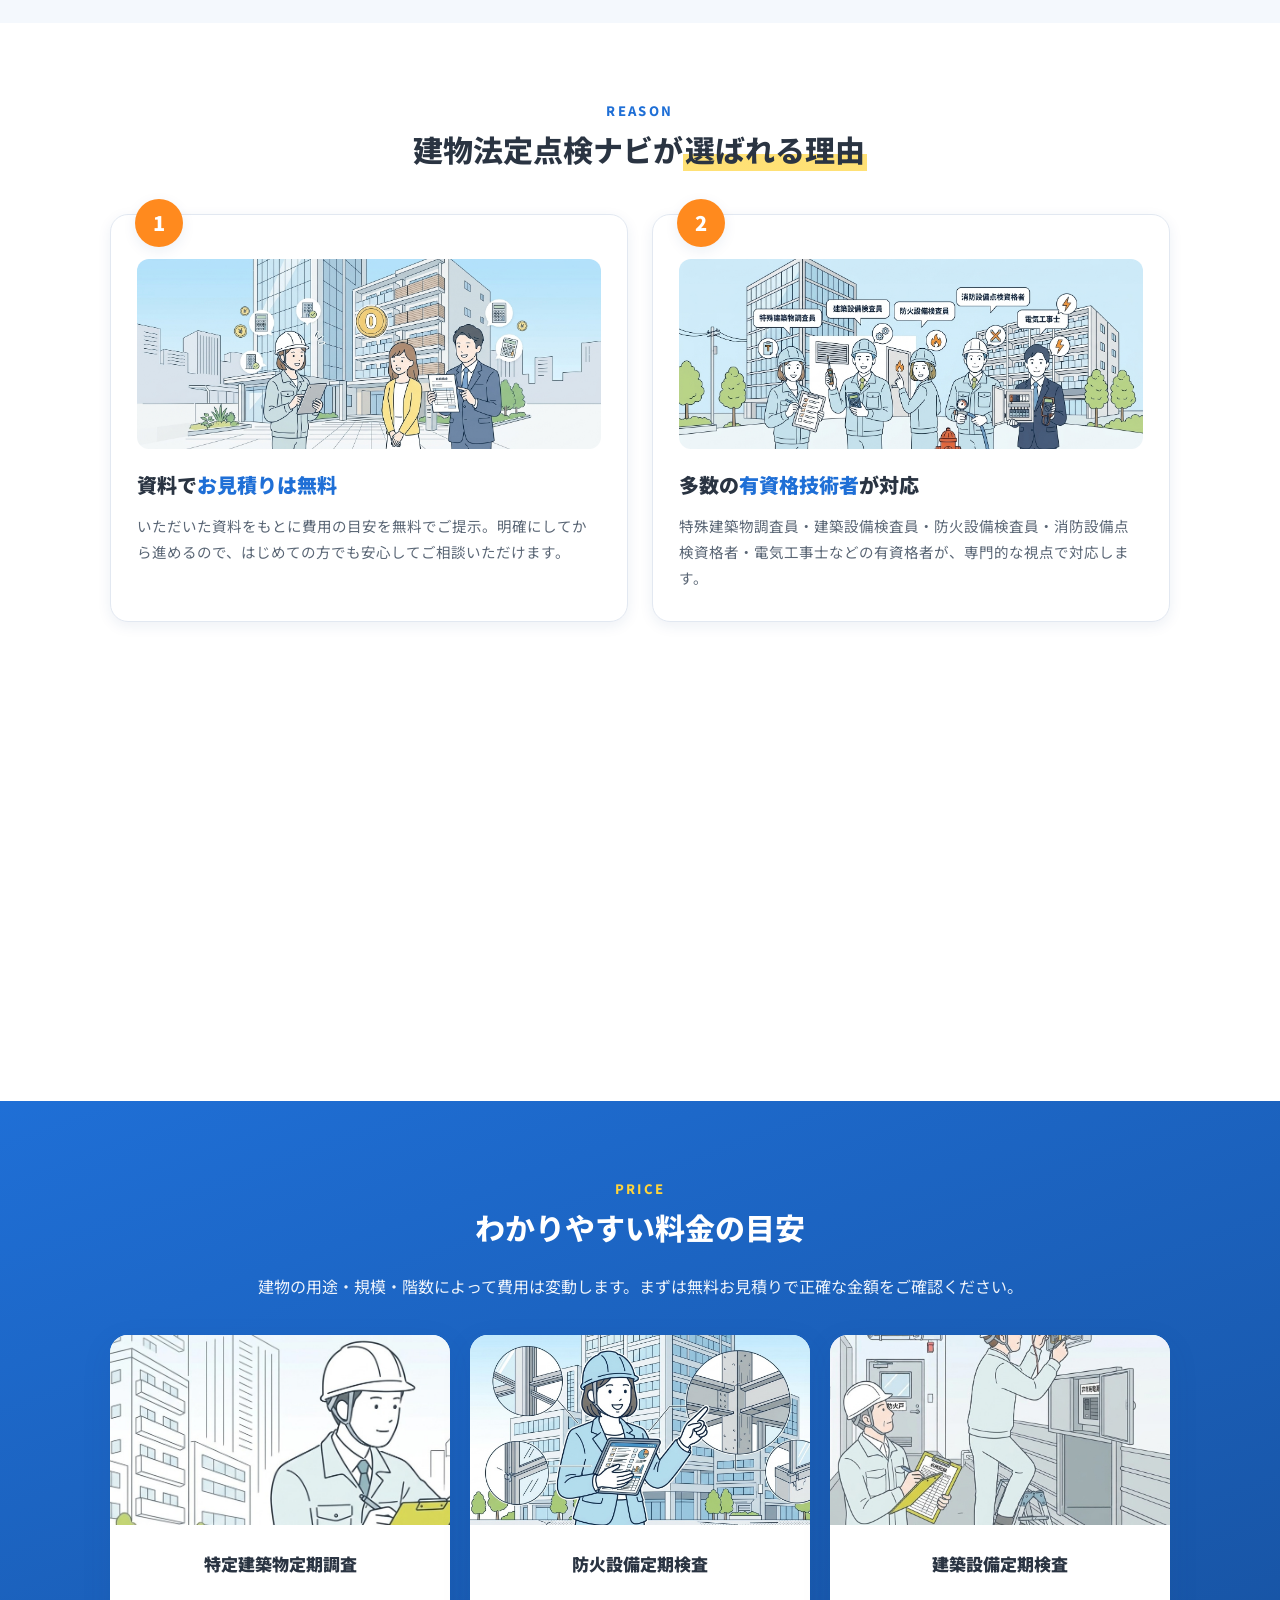
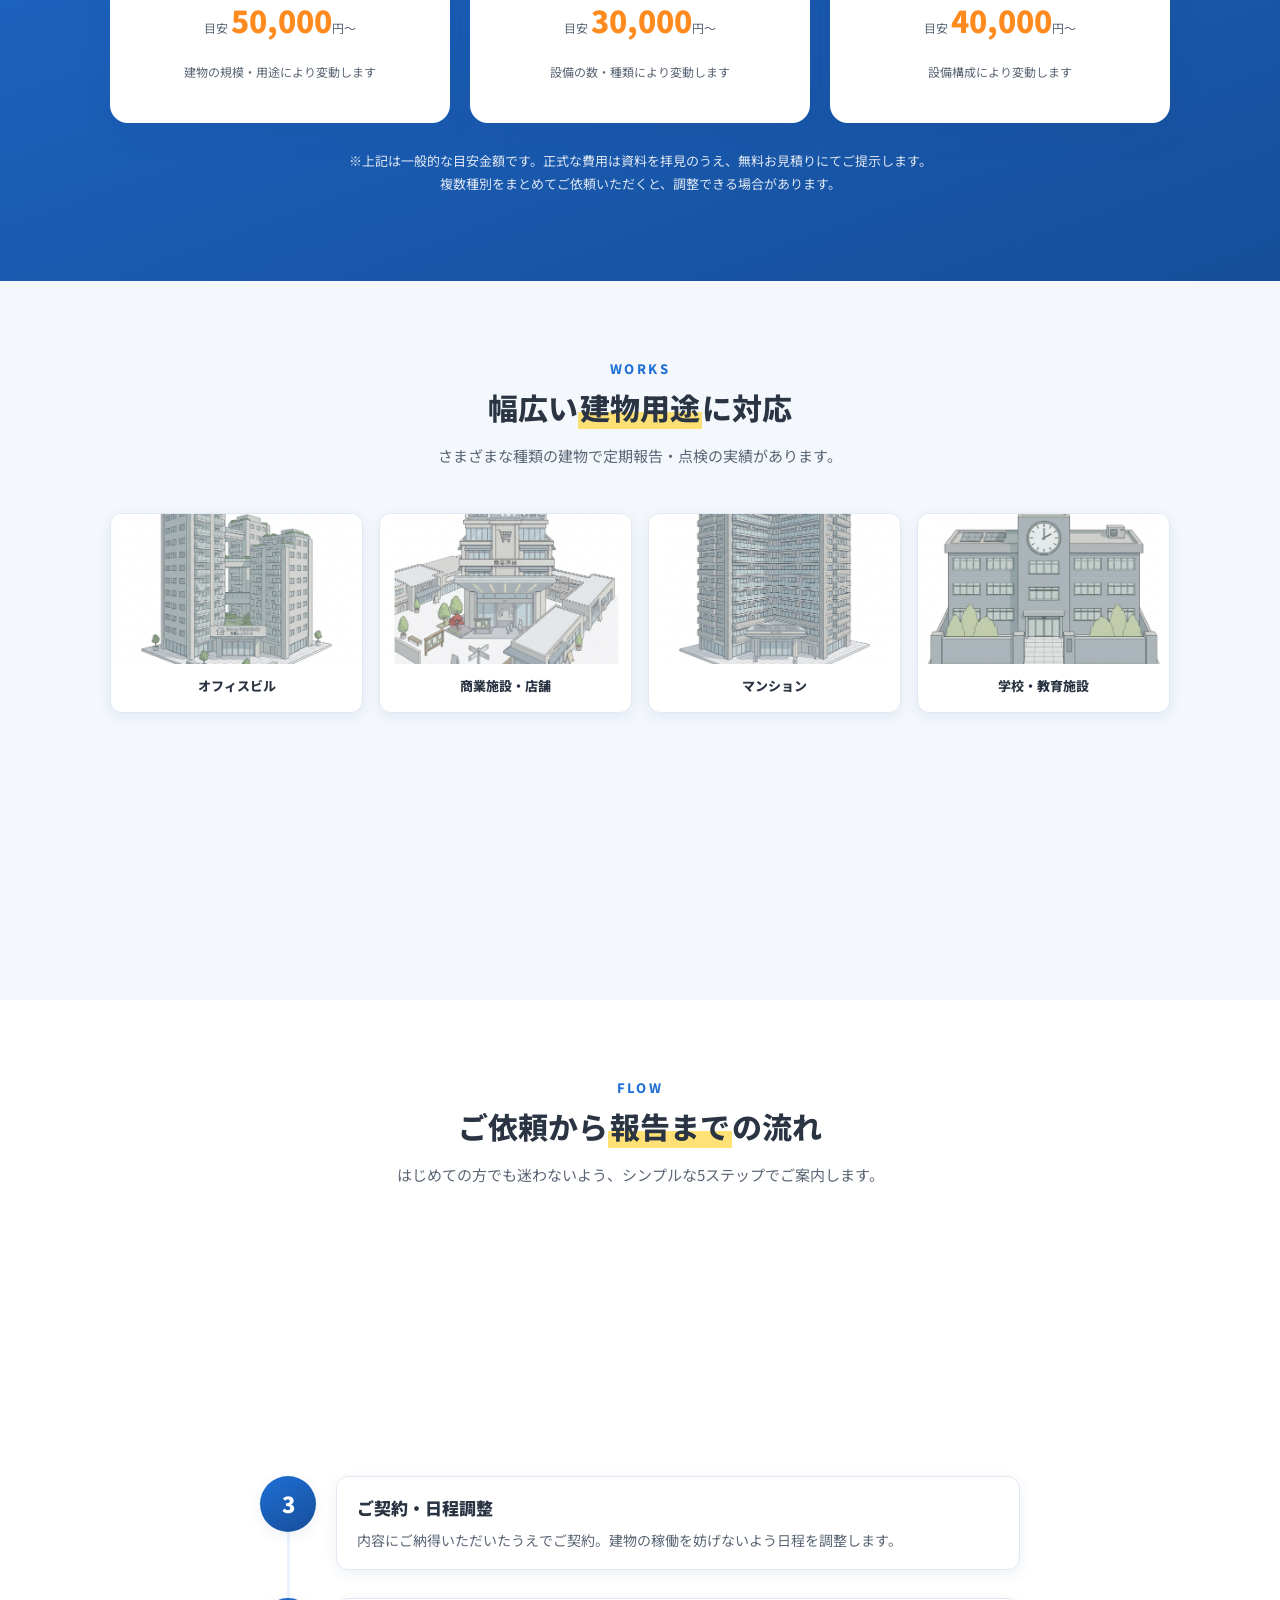
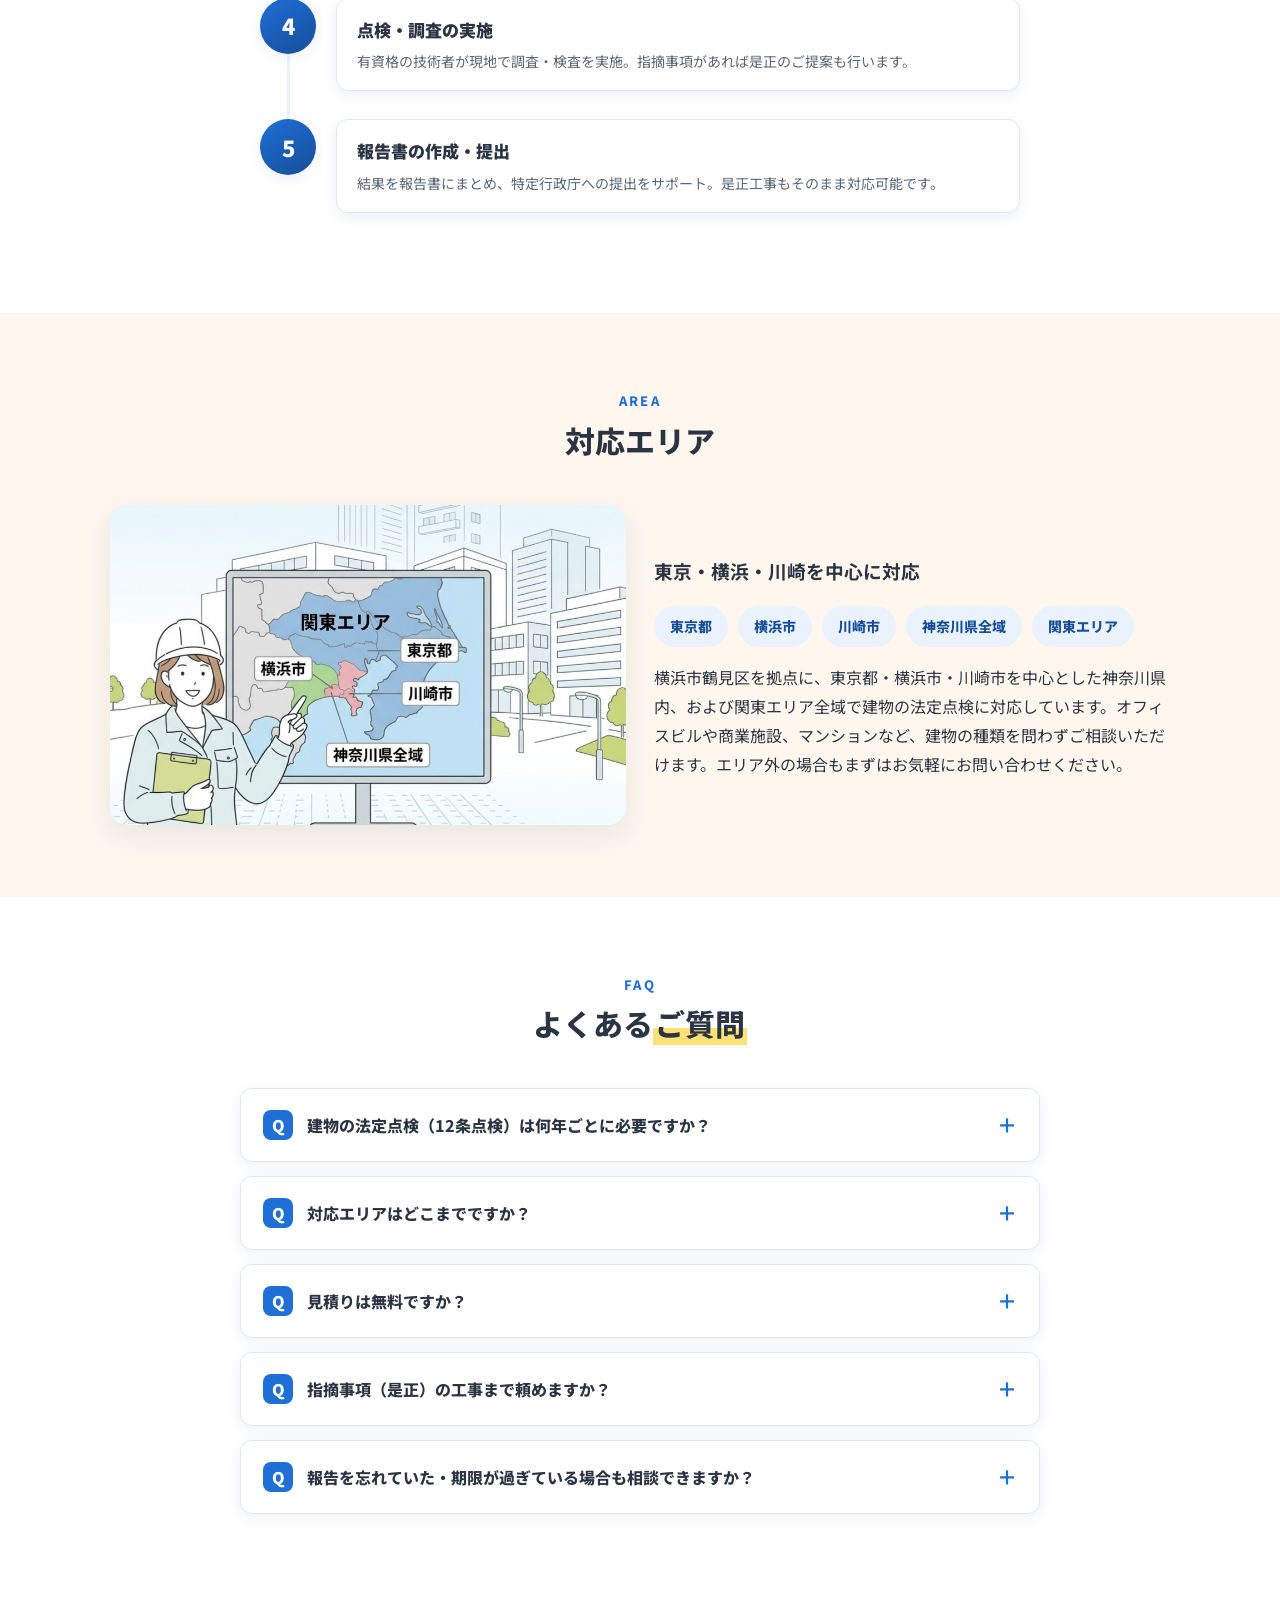
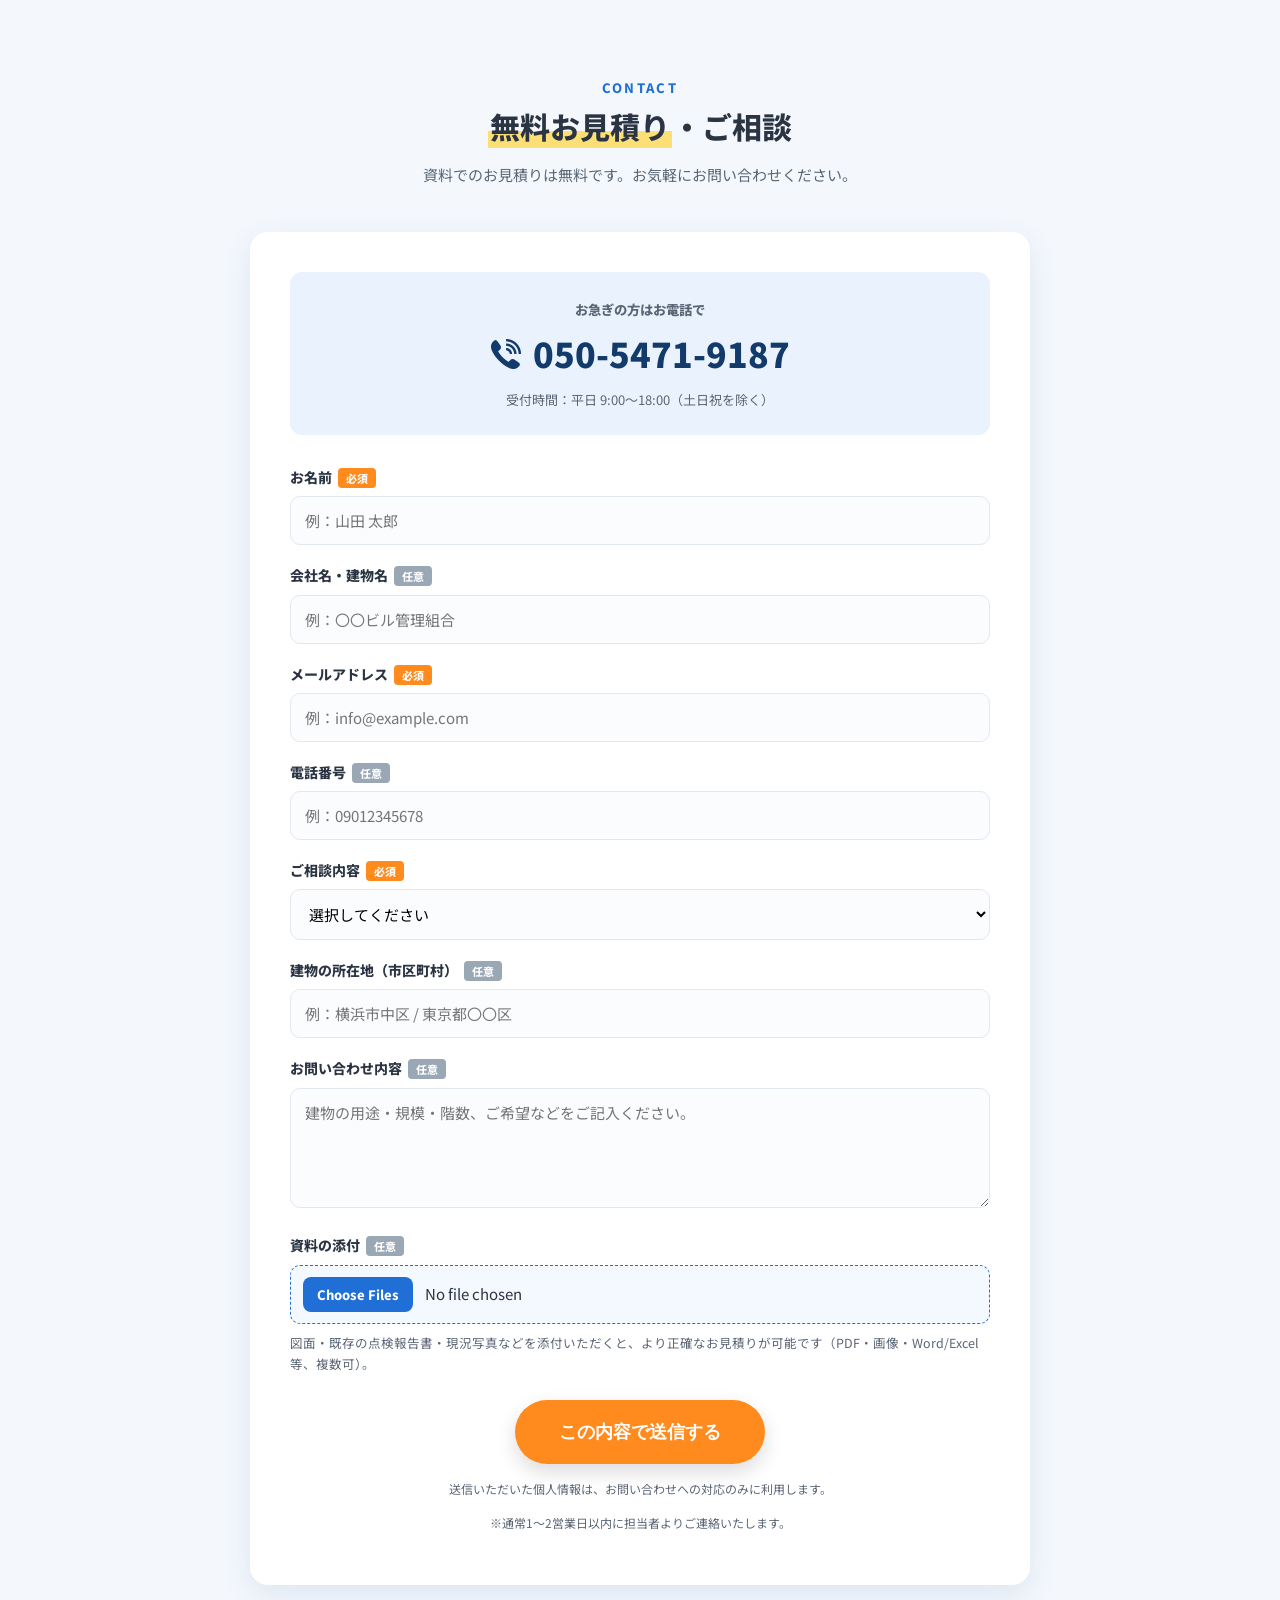
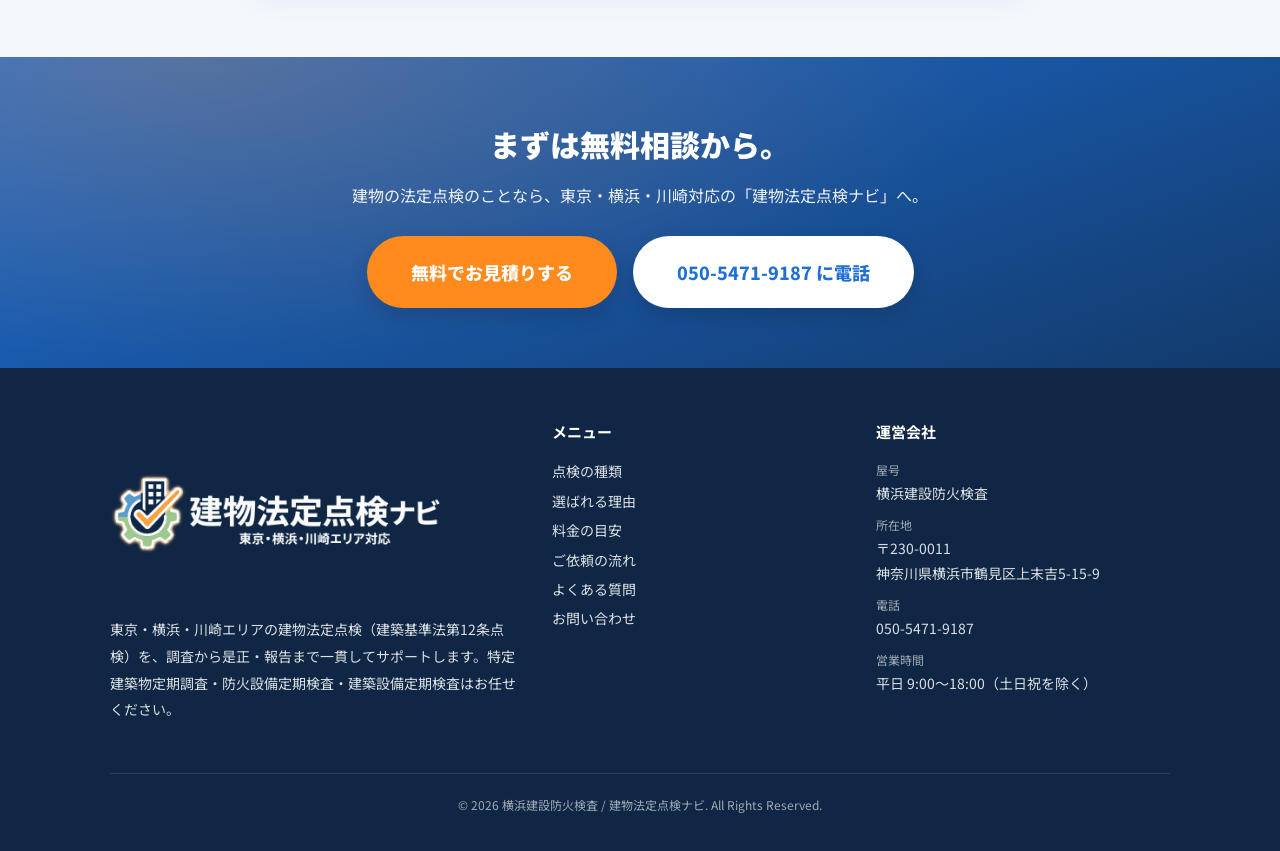
==== commit 61620d2a: "見積訴求を現地→資料ベースに変更し、フォームに資料ファイル添付(multipart)を追加" ====
--- a/index.html
+++ b/index.html
@@ -4,7 +4,7 @@
 <meta charset="UTF-8">
 <meta name="viewport" content="width=device-width, initial-scale=1.0">
 <title>建物法定点検ナビ｜東京・横浜・川崎の12条点検（特定建築物定期調査・防火設備検査）</title>
-<meta name="description" content="東京・横浜・川崎エリアの建物法定点検（建築基準法第12条点検）を調査から是正・報告まで一貫サポート。特定建築物定期調査・防火設備定期検査・建築設備定期検査に、有資格の技術者が対応。現地調査・お見積り無料。">
+<meta name="description" content="東京・横浜・川崎エリアの建物法定点検（建築基準法第12条点検）を調査から是正・報告まで一貫サポート。特定建築物定期調査・防火設備定期検査・建築設備定期検査に、有資格の技術者が対応。資料でのお見積り無料。">
 <meta name="keywords" content="建物法定点検,12条点検,特定建築物定期調査,防火設備定期検査,建築設備定期検査,定期報告,東京,横浜,川崎">
 <link rel="canonical" href="https://inspection.yokohamakensetsuboukakensa.jp/">
 <meta name="robots" content="index, follow">
@@ -14,7 +14,7 @@
 <meta property="og:type" content="website">
 <meta property="og:site_name" content="建物法定点検ナビ">
 <meta property="og:title" content="建物法定点検ナビ｜東京・横浜・川崎の12条点検">
-<meta property="og:description" content="東京・横浜・川崎の建物法定点検（建築基準法第12条点検）を調査から報告まで一貫サポート。現地調査・お見積り無料。">
+<meta property="og:description" content="東京・横浜・川崎の建物法定点検（建築基準法第12条点検）を調査から報告まで一貫サポート。資料でのお見積り無料。">
 <meta property="og:url" content="https://inspection.yokohamakensetsuboukakensa.jp/">
 <meta property="og:image" content="https://inspection.yokohamakensetsuboukakensa.jp/assets/img/ogp.png">
 <meta property="og:locale" content="ja_JP">
@@ -110,7 +110,7 @@
       "name": "見積りは無料ですか？",
       "acceptedAnswer": {
         "@type": "Answer",
-        "text": "はい。現地調査・お見積りは無料です。建物の規模・用途をお伺いし、概算のお見積りをご提示します。"
+        "text": "はい。資料でのお見積りは無料です。建物の規模・用途をお伺いし、概算のお見積りをご提示します。"
       }
     },
     {
@@ -193,7 +193,7 @@
 
       <div class="hero__cta">
         <a href="#contact" class="btn btn--orange btn--lg hero__cta-main">
-          <span class="hero__cta-free">現地調査・見積り0円</span>
+          <span class="hero__cta-free">資料で見積り0円</span>
           無料でお見積り<span class="btn__sub">かんたん入力・24時間受付OK</span></a>
         <a href="tel:05054719187" class="btn btn--green btn--lg hero__cta-tel">
           <span class="hero__cta-telnum">050-5471-9187</span>
@@ -201,7 +201,7 @@
       </div>
       <p class="hero__note">※オフィスビル・商業施設・マンション・学校・公共施設など幅広い建物に対応しています。</p>
 
-      <span class="hero__stamp" aria-hidden="true"><i>現地調査＆見積り</i><b>0<em>円</em></b></span>
+      <span class="hero__stamp" aria-hidden="true"><i>資料で見積り</i><b>0<em>円</em></b></span>
     </div>
     <div class="hero__visual">
       <div class="ph ph--hero" role="img" aria-label="メインビジュアル（イラスト）差し替え箇所">
@@ -209,7 +209,7 @@
       </div>
       <div class="hero__points">
         <div class="hero__point"><b>3種</b>の定期報告に対応</div>
-        <div class="hero__point"><b>無料</b>の現地調査</div>
+        <div class="hero__point"><b>無料</b>の資料見積</div>
         <div class="hero__point"><b>一貫</b>是正まで対応</div>
       </div>
     </div>
@@ -308,9 +308,9 @@
     <div class="reasons">
       <div class="reason reveal">
         <div class="reason__num">1</div>
-        <img class="reason__img" src="assets/img/reason1.jpg" alt="現地調査・お見積り無料のイメージ（点検員と見積書を手にする利用者）" loading="lazy">
-        <h3>現地調査・<span class="hl">お見積りは無料</span></h3>
-        <p>まずは建物の状況を無料で確認。費用の目安を明確にご提示してから進めるので、はじめての方でも安心してご相談いただけます。</p>
+        <img class="reason__img" src="assets/img/reason1.jpg" alt="資料でのお見積り無料のイメージ（点検員と見積書を手にする利用者）" loading="lazy">
+        <h3>資料で<span class="hl">お見積りは無料</span></h3>
+        <p>いただいた資料をもとに費用の目安を無料でご提示。明確にしてから進めるので、はじめての方でも安心してご相談いただけます。</p>
       </div>
       <div class="reason reveal">
         <div class="reason__num">2</div>
@@ -369,7 +369,7 @@
       </div>
     </div>
     <p class="price__disclaimer">
-      ※上記は一般的な目安金額です。正式な費用は現地調査のうえ、無料お見積りにてご提示します。<br>
+      ※上記は一般的な目安金額です。正式な費用は資料を拝見のうえ、無料お見積りにてご提示します。<br>
       複数種別をまとめてご依頼いただくと、調整できる場合があります。
     </p>
   </div>
@@ -411,7 +411,7 @@
       </div>
       <div class="step reveal">
         <div class="step__num">2</div>
-        <div class="step__body"><h3>現地調査・お見積り（無料）</h3><p>実際に建物を確認し、必要な点検内容と費用の目安を無料でご提示します。</p></div>
+        <div class="step__body"><h3>資料でお見積り（無料）</h3><p>いただいた資料をもとに、必要な点検内容と費用の目安を無料でご提示します。</p></div>
       </div>
       <div class="step reveal">
         <div class="step__num">3</div>
@@ -471,7 +471,7 @@
       </details>
       <details class="faq__item reveal">
         <summary class="faq__q"><span class="qmark">Q</span>見積りは無料ですか？<span class="plus">＋</span></summary>
-        <div class="faq__a">はい。現地調査・お見積りは無料です。建物の規模・用途をお伺いし、概算のお見積りをご提示したうえで、ご納得いただいてから進めます。</div>
+        <div class="faq__a">はい。資料でのお見積りは無料です。建物の規模・用途をお伺いし、概算のお見積りをご提示したうえで、ご納得いただいてから進めます。</div>
       </details>
       <details class="faq__item reveal">
         <summary class="faq__q"><span class="qmark">Q</span>指摘事項（是正）の工事まで頼めますか？<span class="plus">＋</span></summary>
@@ -491,7 +491,7 @@
     <div class="sec-head">
       <span class="sec-head__en">CONTACT</span>
       <h2 class="sec-head__ja"><span class="mark">無料お見積り</span>・ご相談</h2>
-      <p class="sec-head__lead">現地調査・お見積りは無料です。お気軽にお問い合わせください。</p>
+      <p class="sec-head__lead">資料でのお見積りは無料です。お気軽にお問い合わせください。</p>
     </div>
     <div class="contact__box">
       <div class="contact__tel">
@@ -500,10 +500,11 @@
         <span>受付時間：平日 9:00〜18:00（土日祝を除く）</span>
       </div>
 
-      <form action="https://formsubmit.co/navi@yokohamakensetsuboukakensa.jp" method="POST">
+      <form action="https://formsubmit.co/navi@yokohamakensetsuboukakensa.jp" method="POST" enctype="multipart/form-data">
         <input type="hidden" name="_subject" value="【建物法定点検ナビ】お問い合わせがありました">
         <input type="hidden" name="_template" value="table">
         <input type="hidden" name="_captcha" value="false">
+        <input type="hidden" name="_next" value="https://inspection.yokohamakensetsuboukakensa.jp/thanks.html">
         <input type="text" name="_honey" style="display:none" tabindex="-1" autocomplete="off" aria-hidden="true">
         <div class="form-row">
           <label for="f-name">お名前<span class="req">必須</span></label>
@@ -541,6 +542,11 @@
           <label for="f-msg">お問い合わせ内容<span class="opt">任意</span></label>
           <textarea id="f-msg" name="message" placeholder="建物の用途・規模・階数、ご希望などをご記入ください。"></textarea>
         </div>
+        <div class="form-row">
+          <label for="f-file">資料の添付<span class="opt">任意</span></label>
+          <input type="file" id="f-file" name="attachment" multiple accept=".pdf,.jpg,.jpeg,.png,.gif,.webp,.heic,.doc,.docx,.xls,.xlsx,.ppt,.pptx,.zip">
+          <p class="form-hint">図面・既存の点検報告書・現況写真などを添付いただくと、より正確なお見積りが可能です（PDF・画像・Word/Excel等、複数可）。</p>
+        </div>
         <div class="form__submit">
           <button type="submit" class="btn btn--orange btn--lg">この内容で送信する</button>
           <p class="form__privacy">送信いただいた個人情報は、お問い合わせへの対応のみに利用します。</p>
--- a/assets/css/style.css
+++ b/assets/css/style.css
@@ -728,6 +728,15 @@
   outline: none; border-color: var(--c-blue); background:#fff;
 }
 .form-row textarea { min-height: 120px; resize: vertical; }
+.form-row input[type="file"] {
+  padding: 11px 12px; border: 1.5px dashed var(--c-blue); background: #f4f9ff; cursor: pointer;
+}
+.form-row input[type="file"]::file-selector-button {
+  font-family: inherit; font-weight: 800; font-size: 13px; color: #fff;
+  background: var(--c-blue); border: none; border-radius: 8px;
+  padding: 8px 14px; margin-right: 12px; cursor: pointer;
+}
+.form-hint { margin: 8px 0 0; font-size: 12.5px; line-height: 1.7; color: var(--c-text-sub); }
 .form__submit { text-align:center; margin-top: 26px; }
 .form__privacy { font-size: 12px; color: var(--c-text-sub); text-align:center; margin-top:14px; }
 .form__note { font-size:12px; color:var(--c-text-sub); margin-top:6px; }
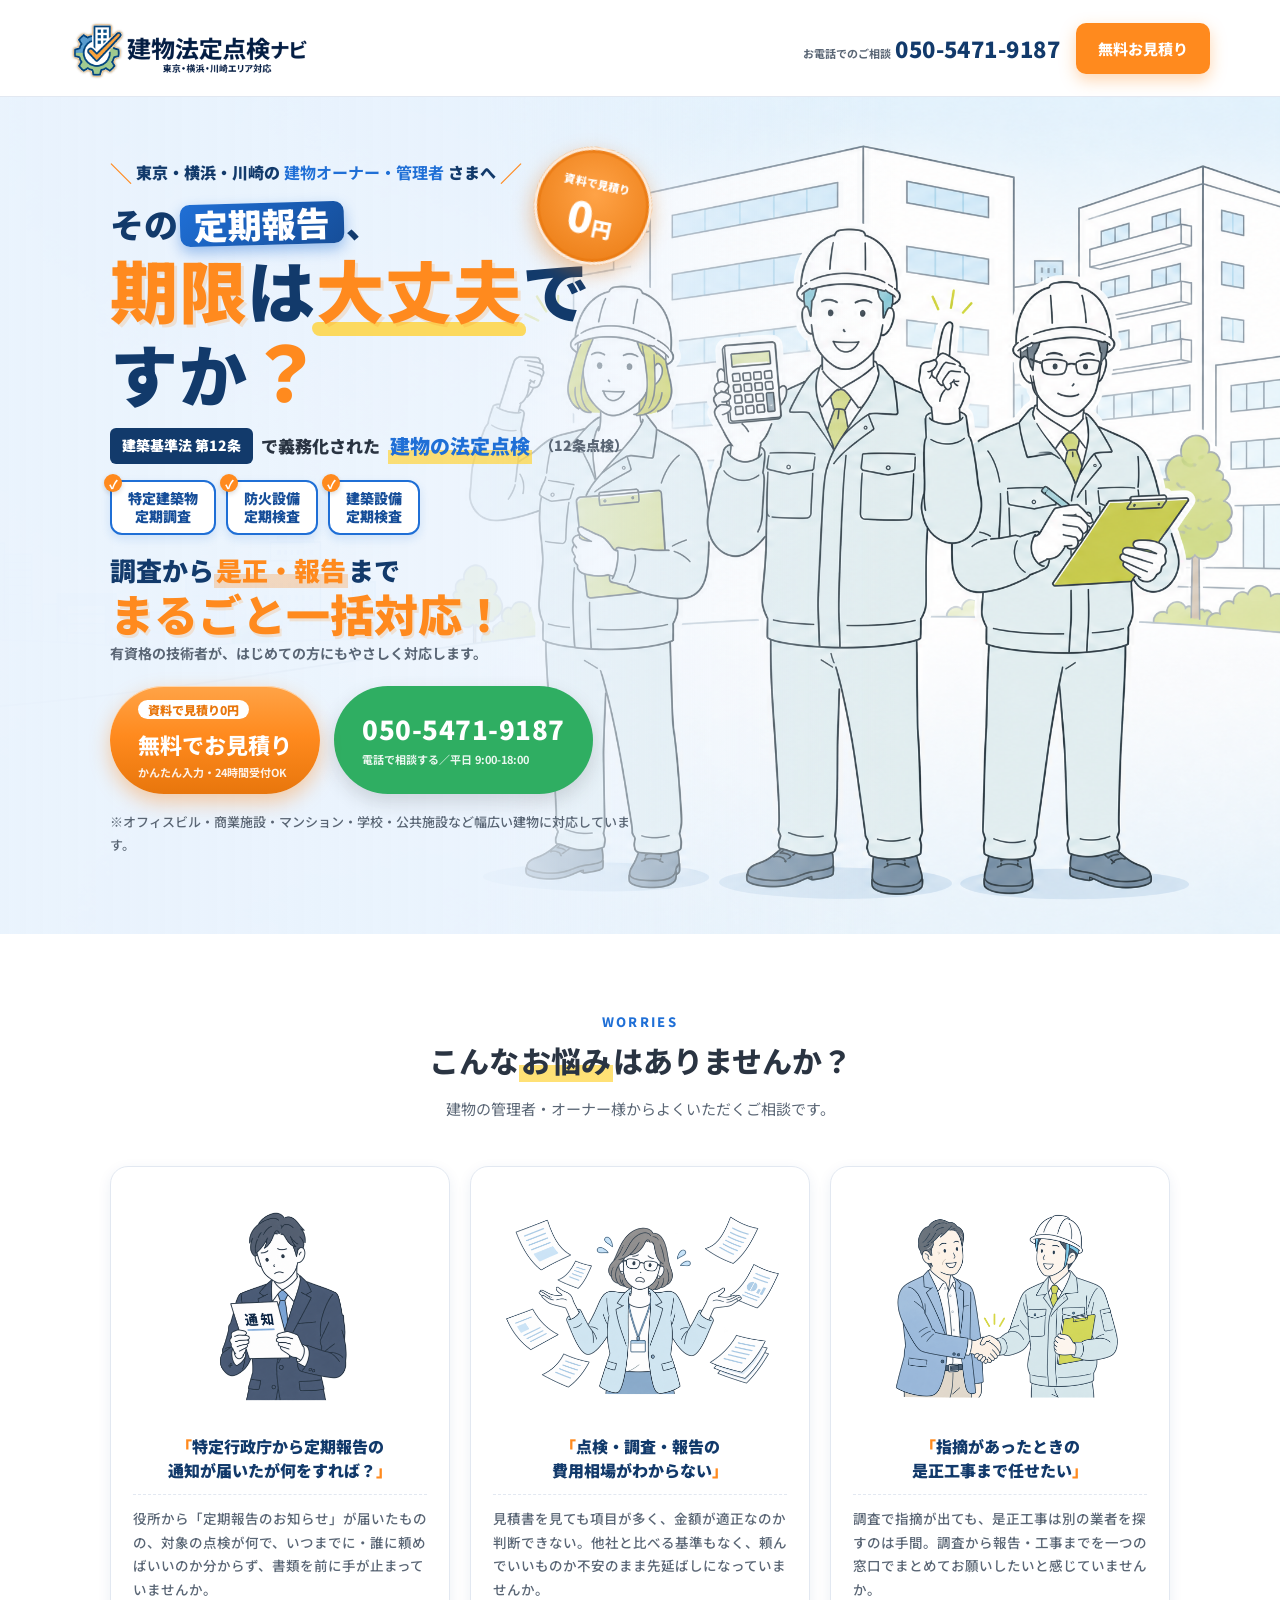
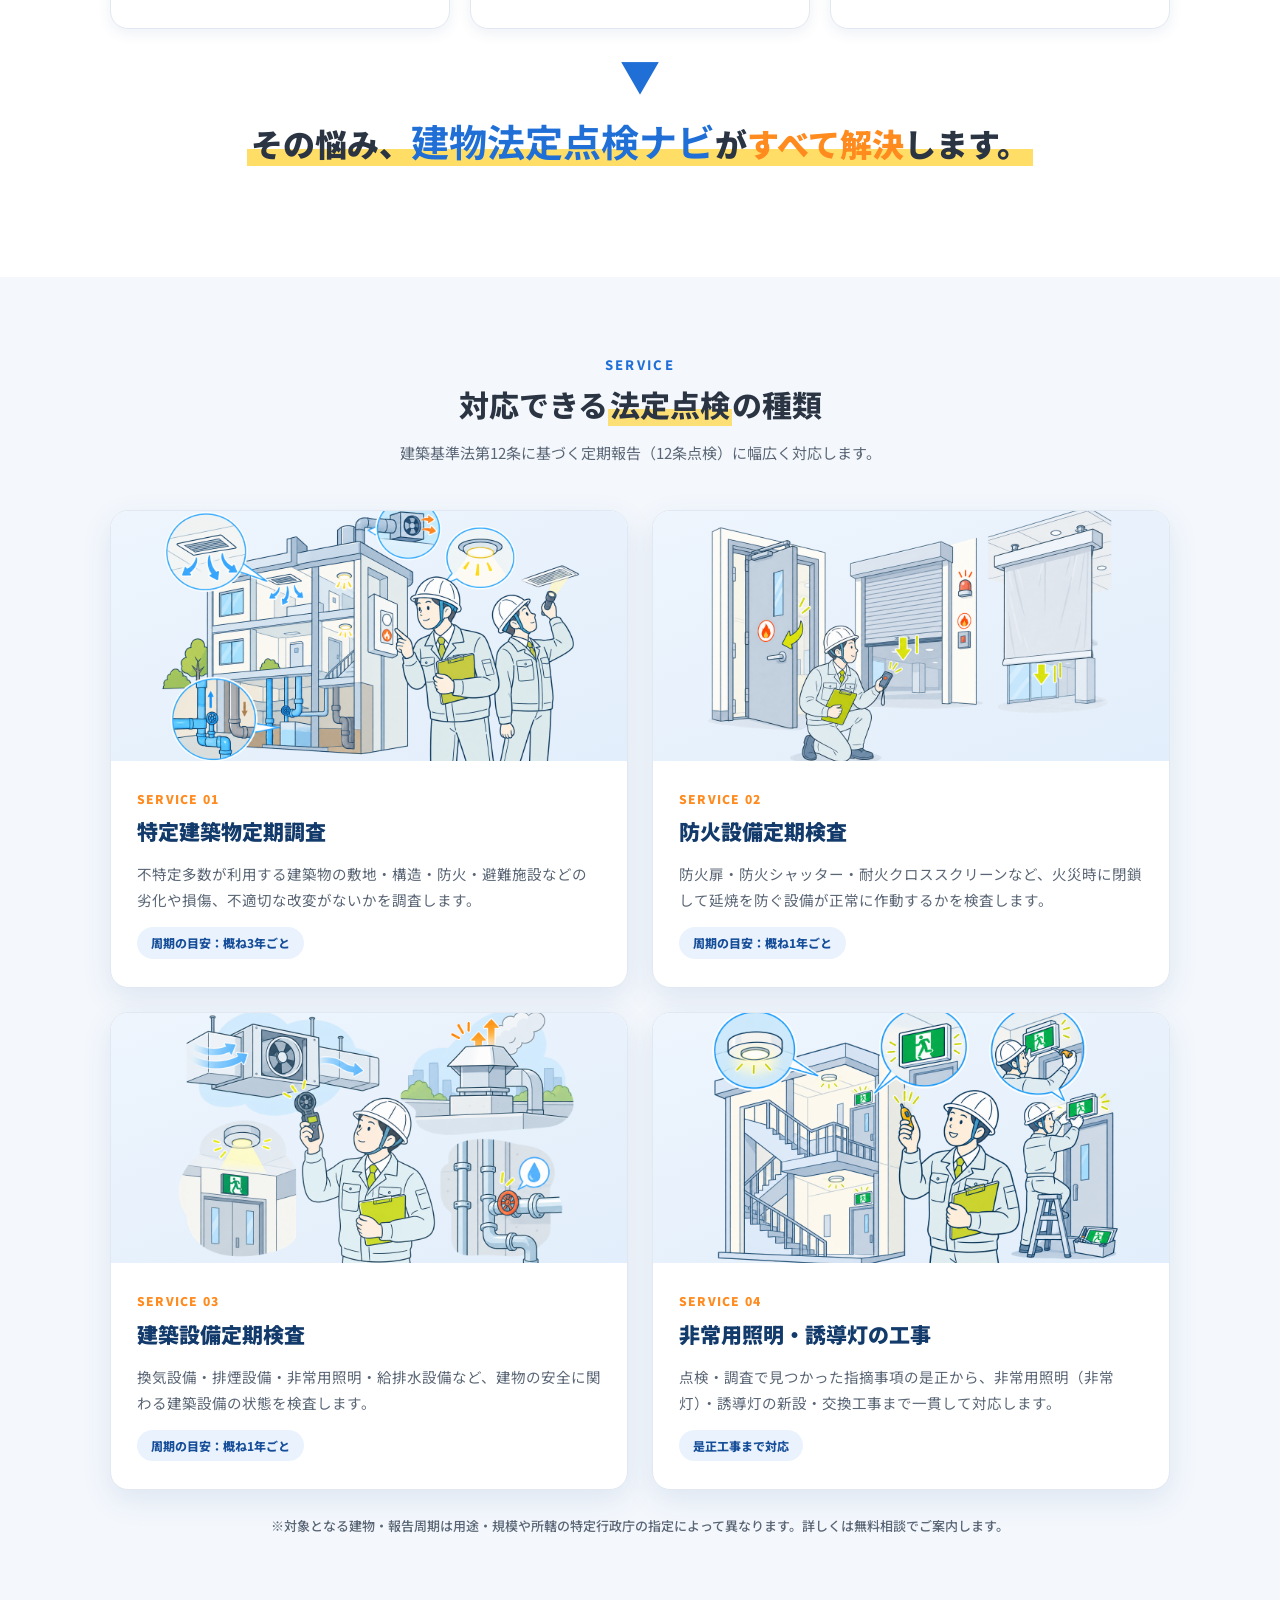
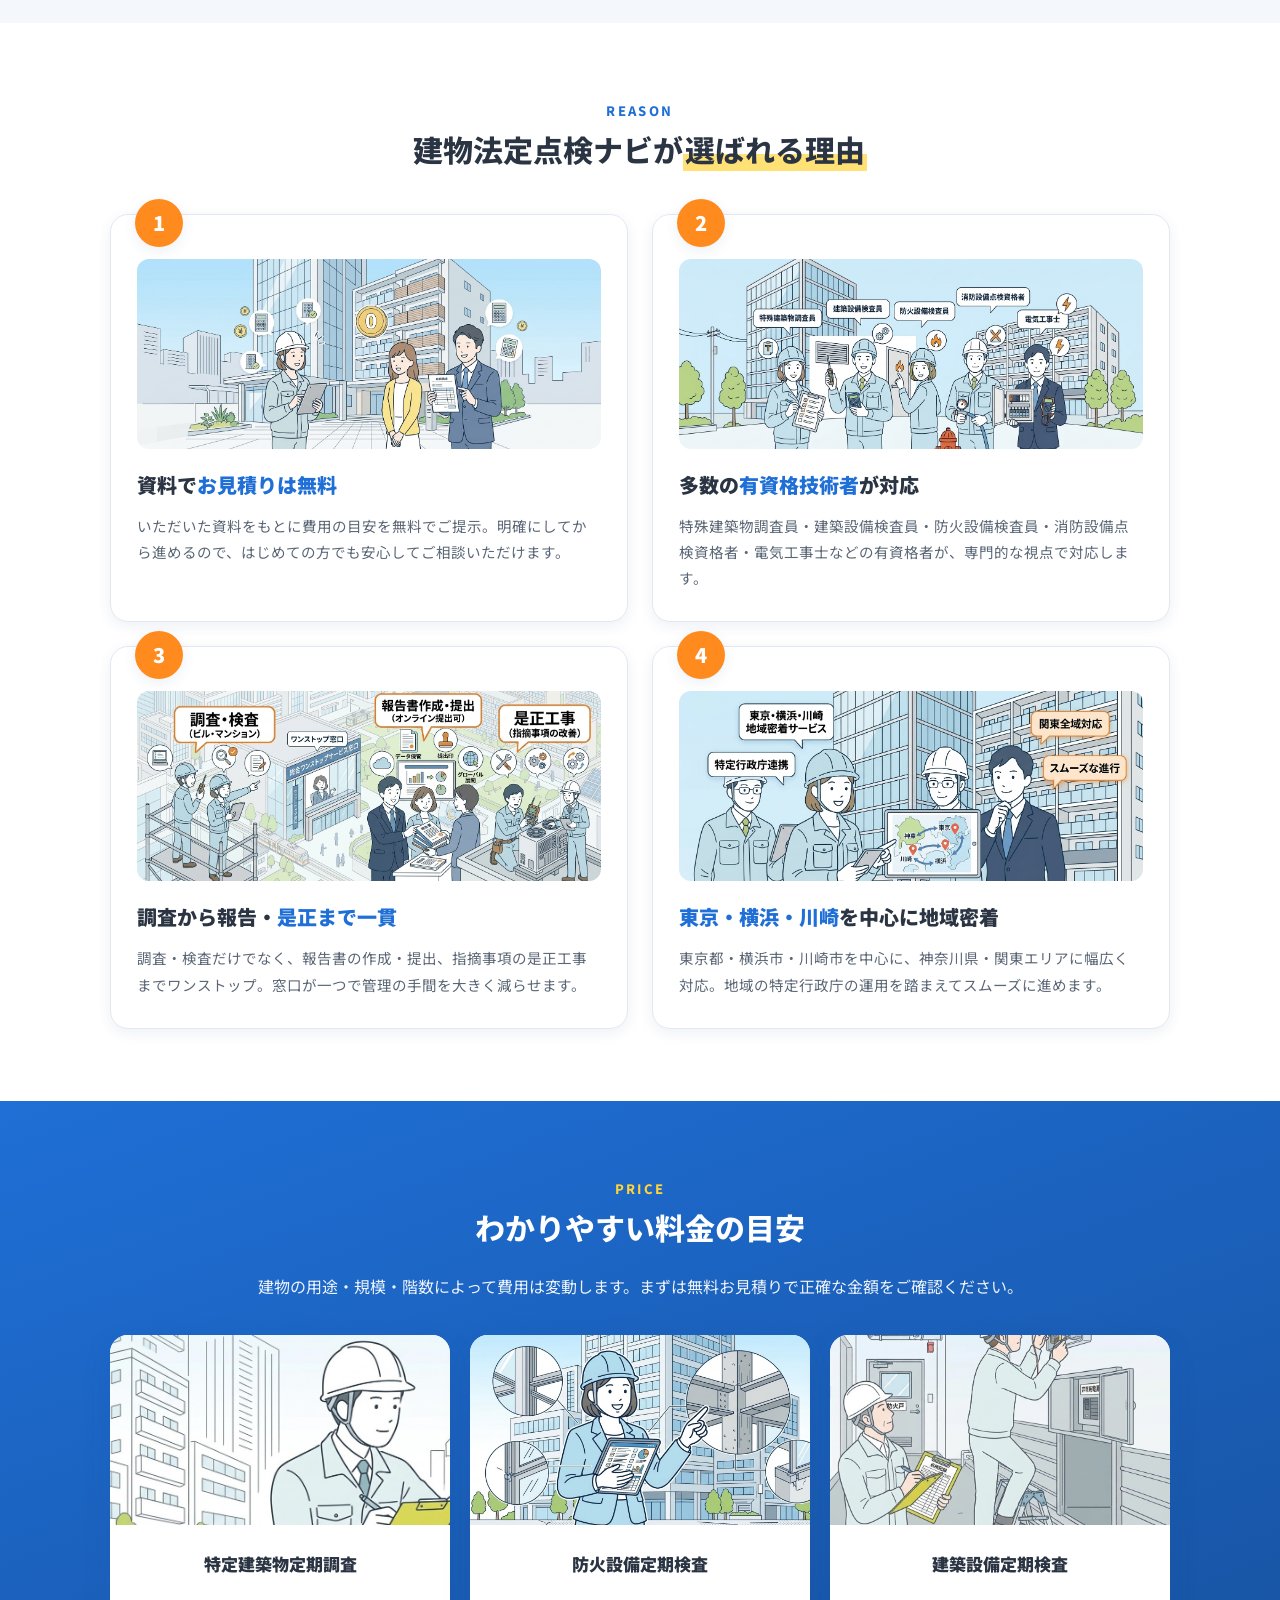
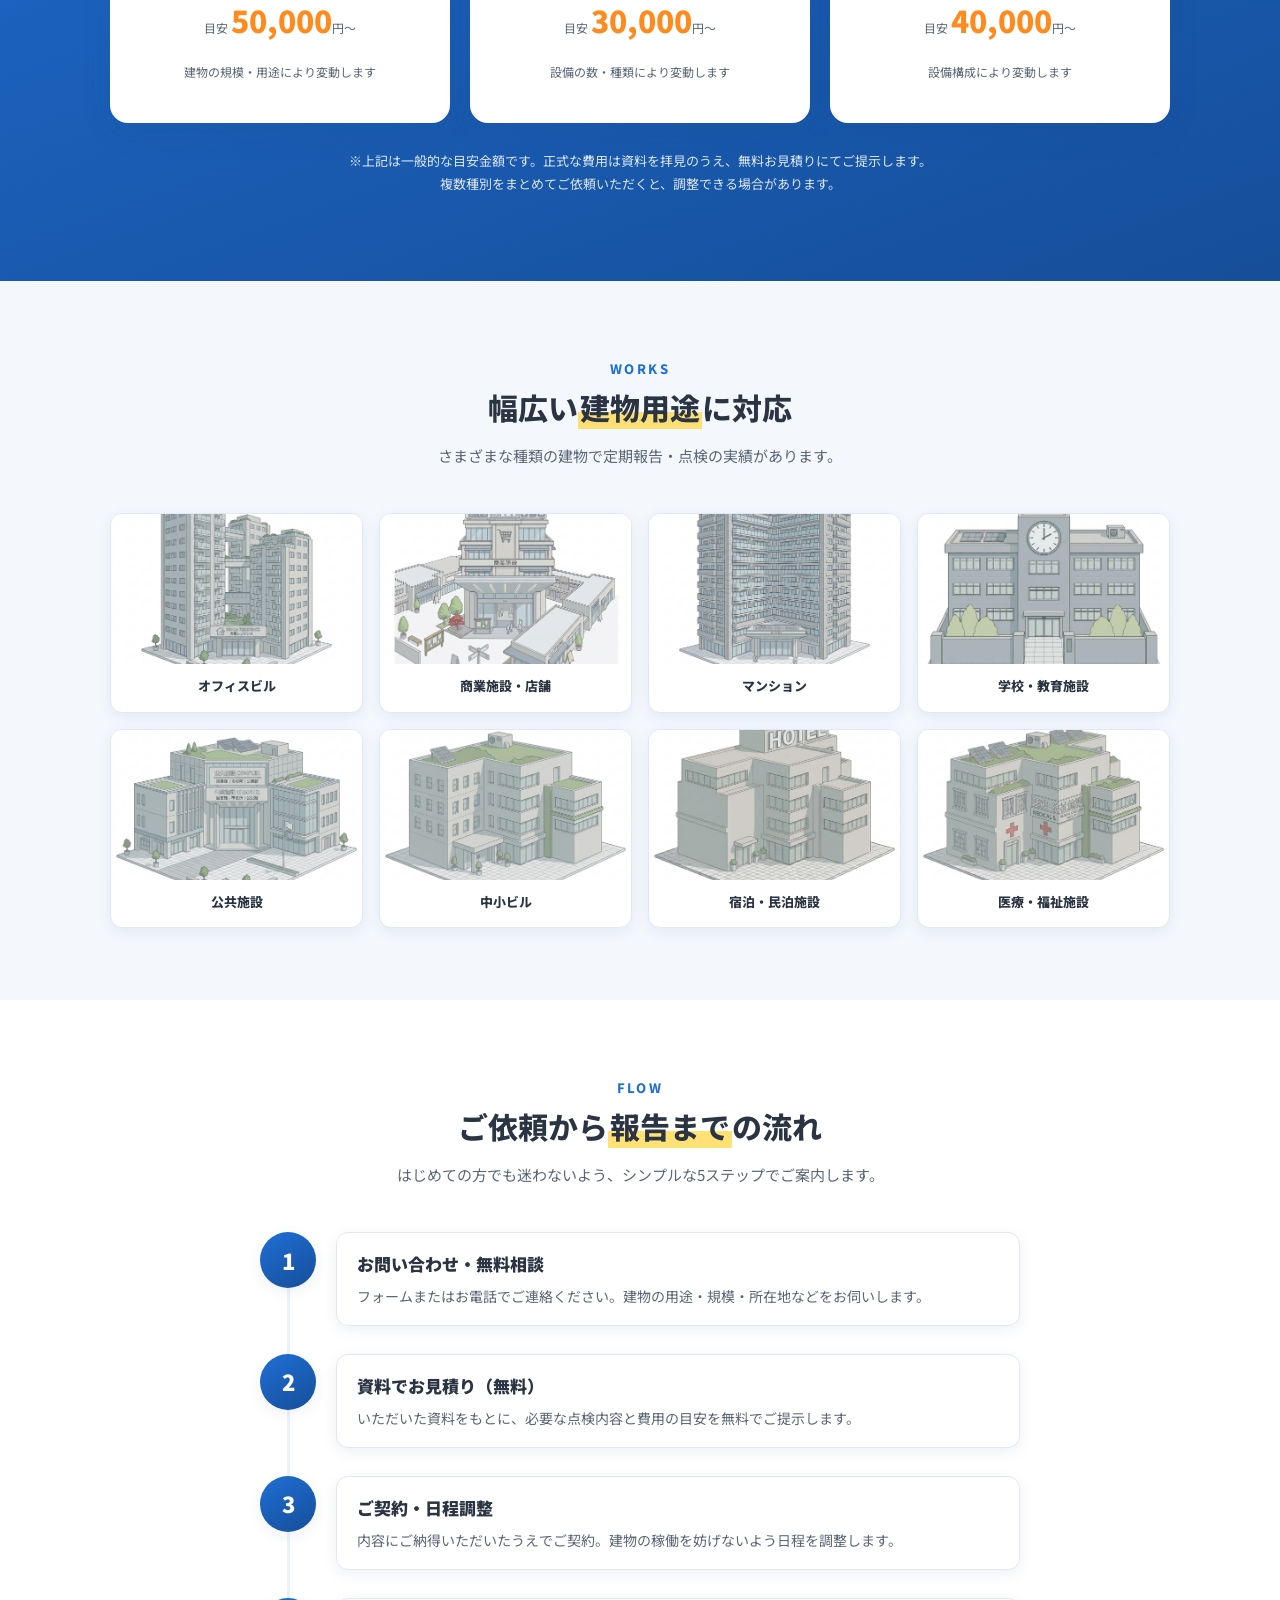
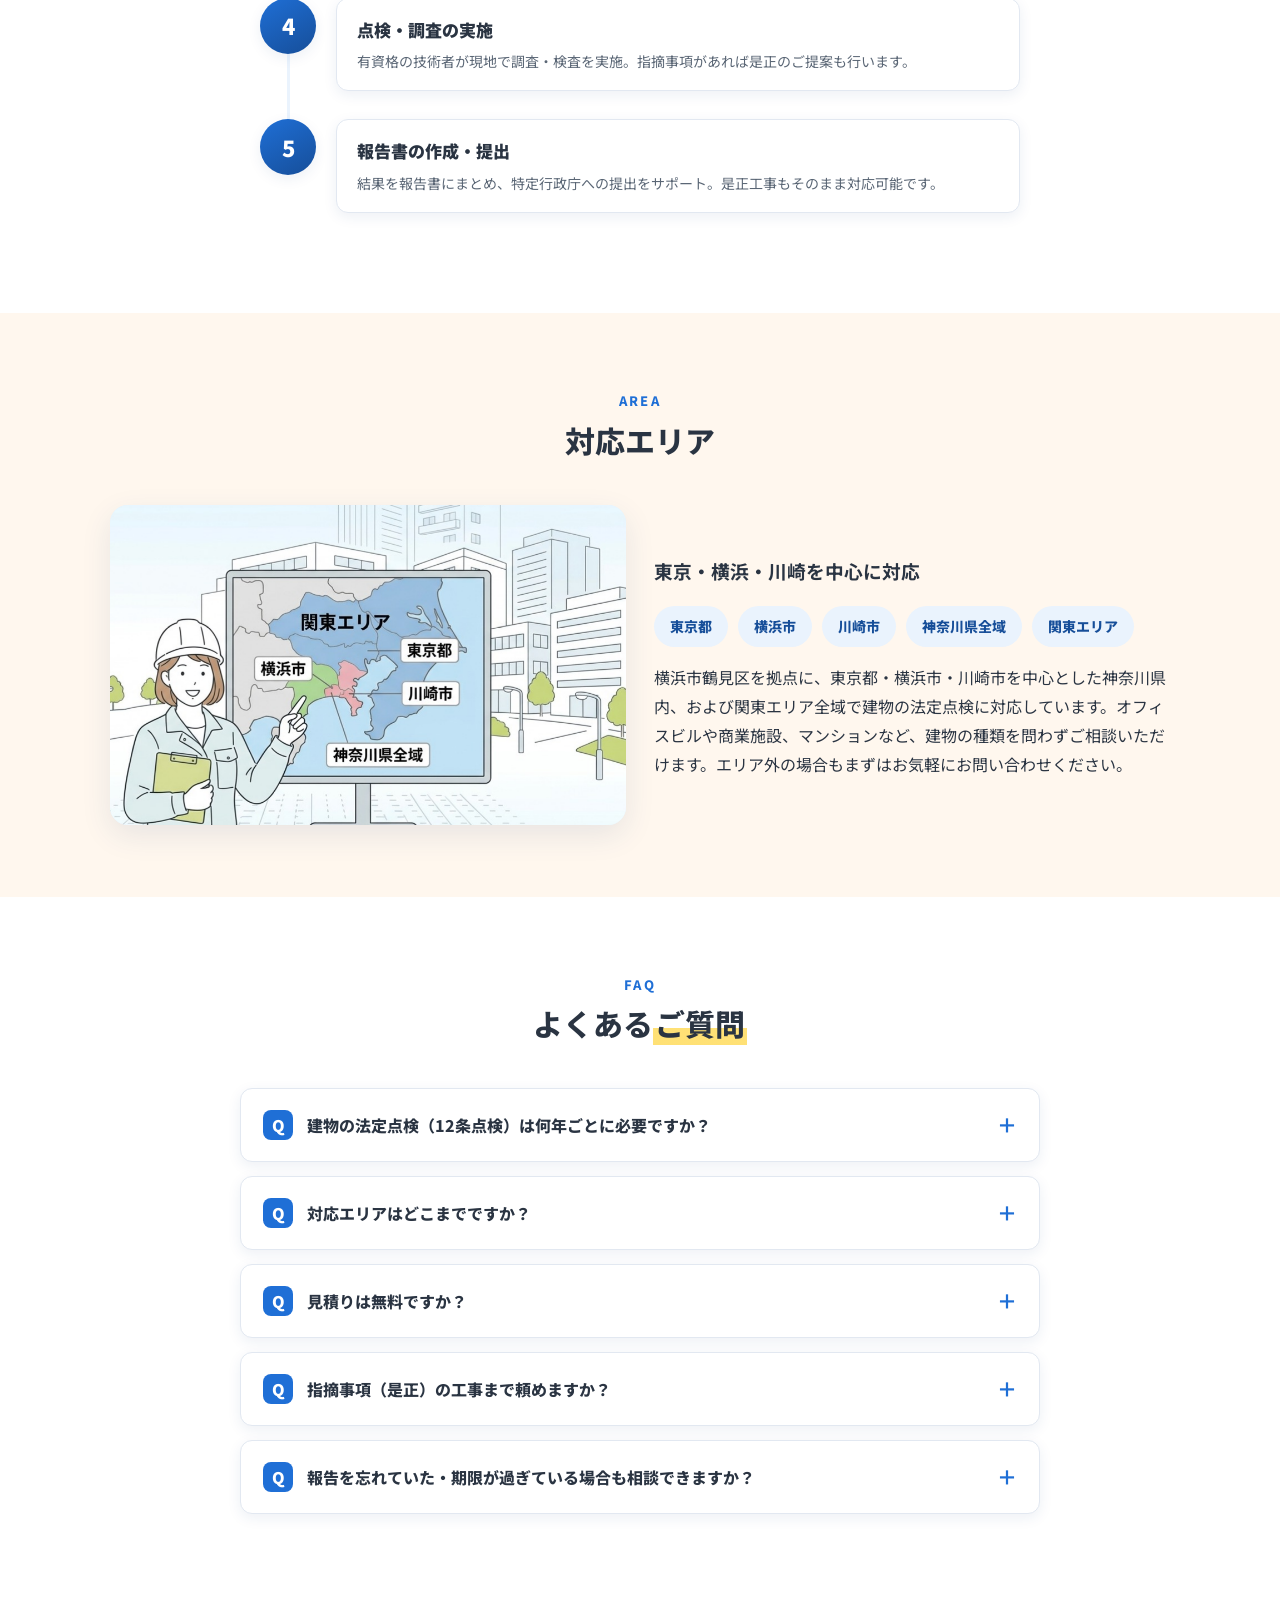
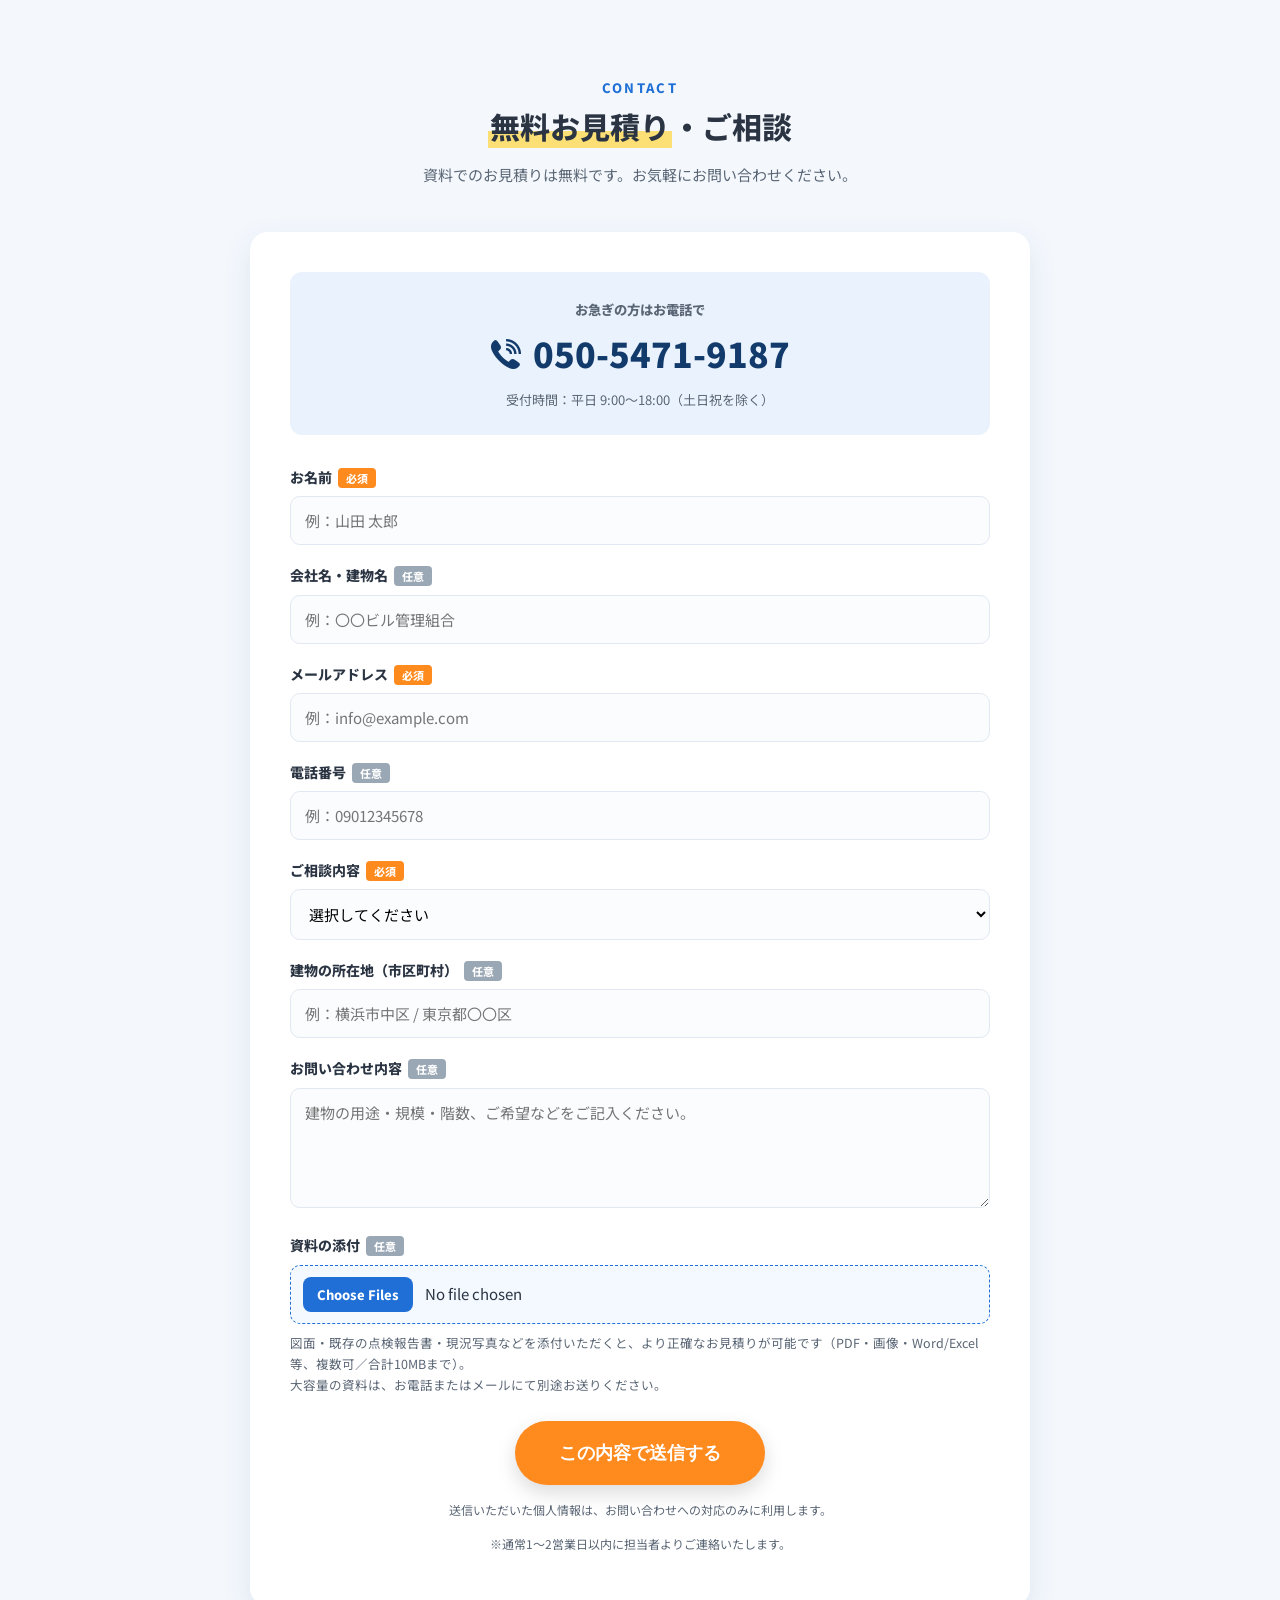
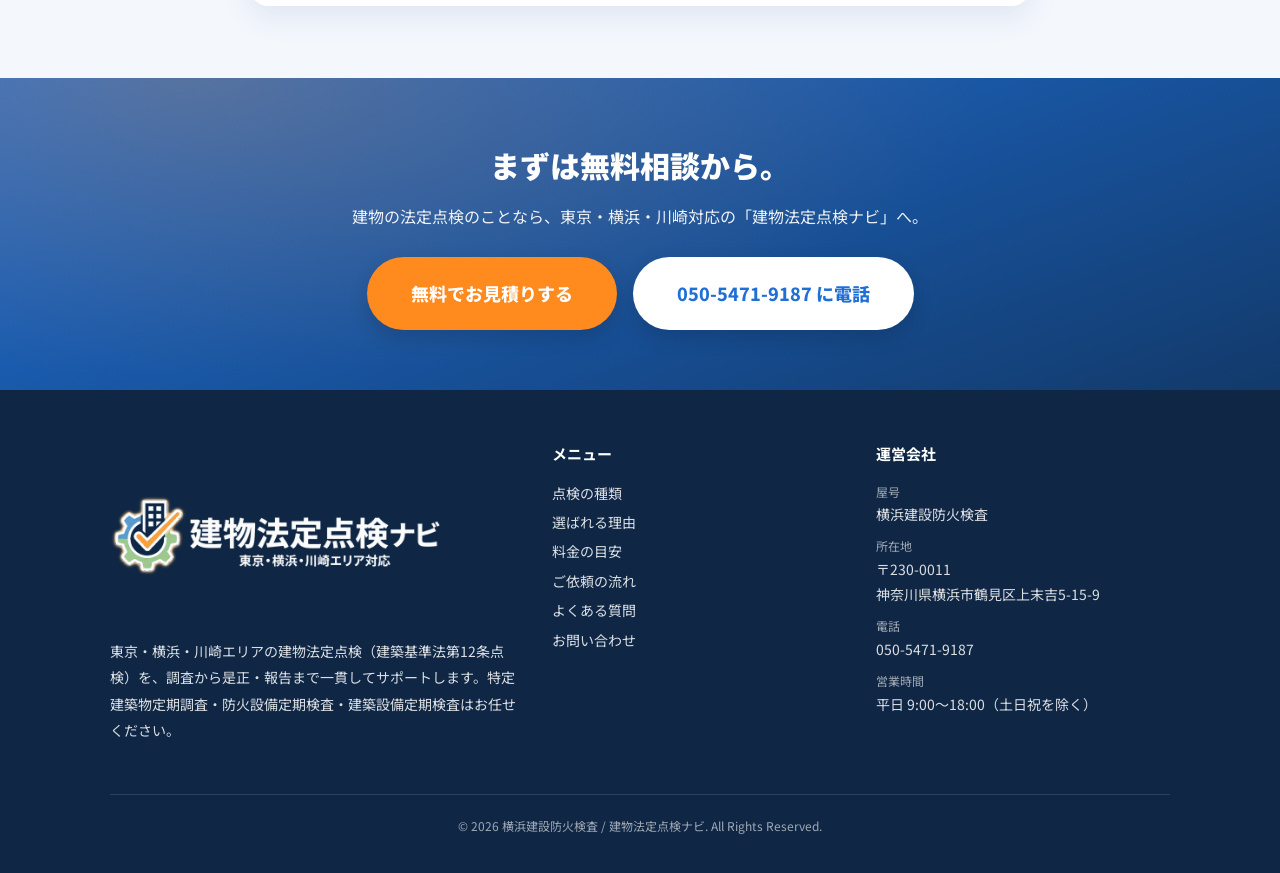
==== commit bac24f7a: "資料添付欄に上限の注意文言（合計10MBまで）を追加" ====
--- a/index.html
+++ b/index.html
@@ -545,7 +545,7 @@
         <div class="form-row">
           <label for="f-file">資料の添付<span class="opt">任意</span></label>
           <input type="file" id="f-file" name="attachment" multiple accept=".pdf,.jpg,.jpeg,.png,.gif,.webp,.heic,.doc,.docx,.xls,.xlsx,.ppt,.pptx,.zip">
-          <p class="form-hint">図面・既存の点検報告書・現況写真などを添付いただくと、より正確なお見積りが可能です（PDF・画像・Word/Excel等、複数可）。</p>
+          <p class="form-hint">図面・既存の点検報告書・現況写真などを添付いただくと、より正確なお見積りが可能です（PDF・画像・Word/Excel等、複数可／合計10MBまで）。<br>大容量の資料は、お電話またはメールにて別途お送りください。</p>
         </div>
         <div class="form__submit">
           <button type="submit" class="btn btn--orange btn--lg">この内容で送信する</button>
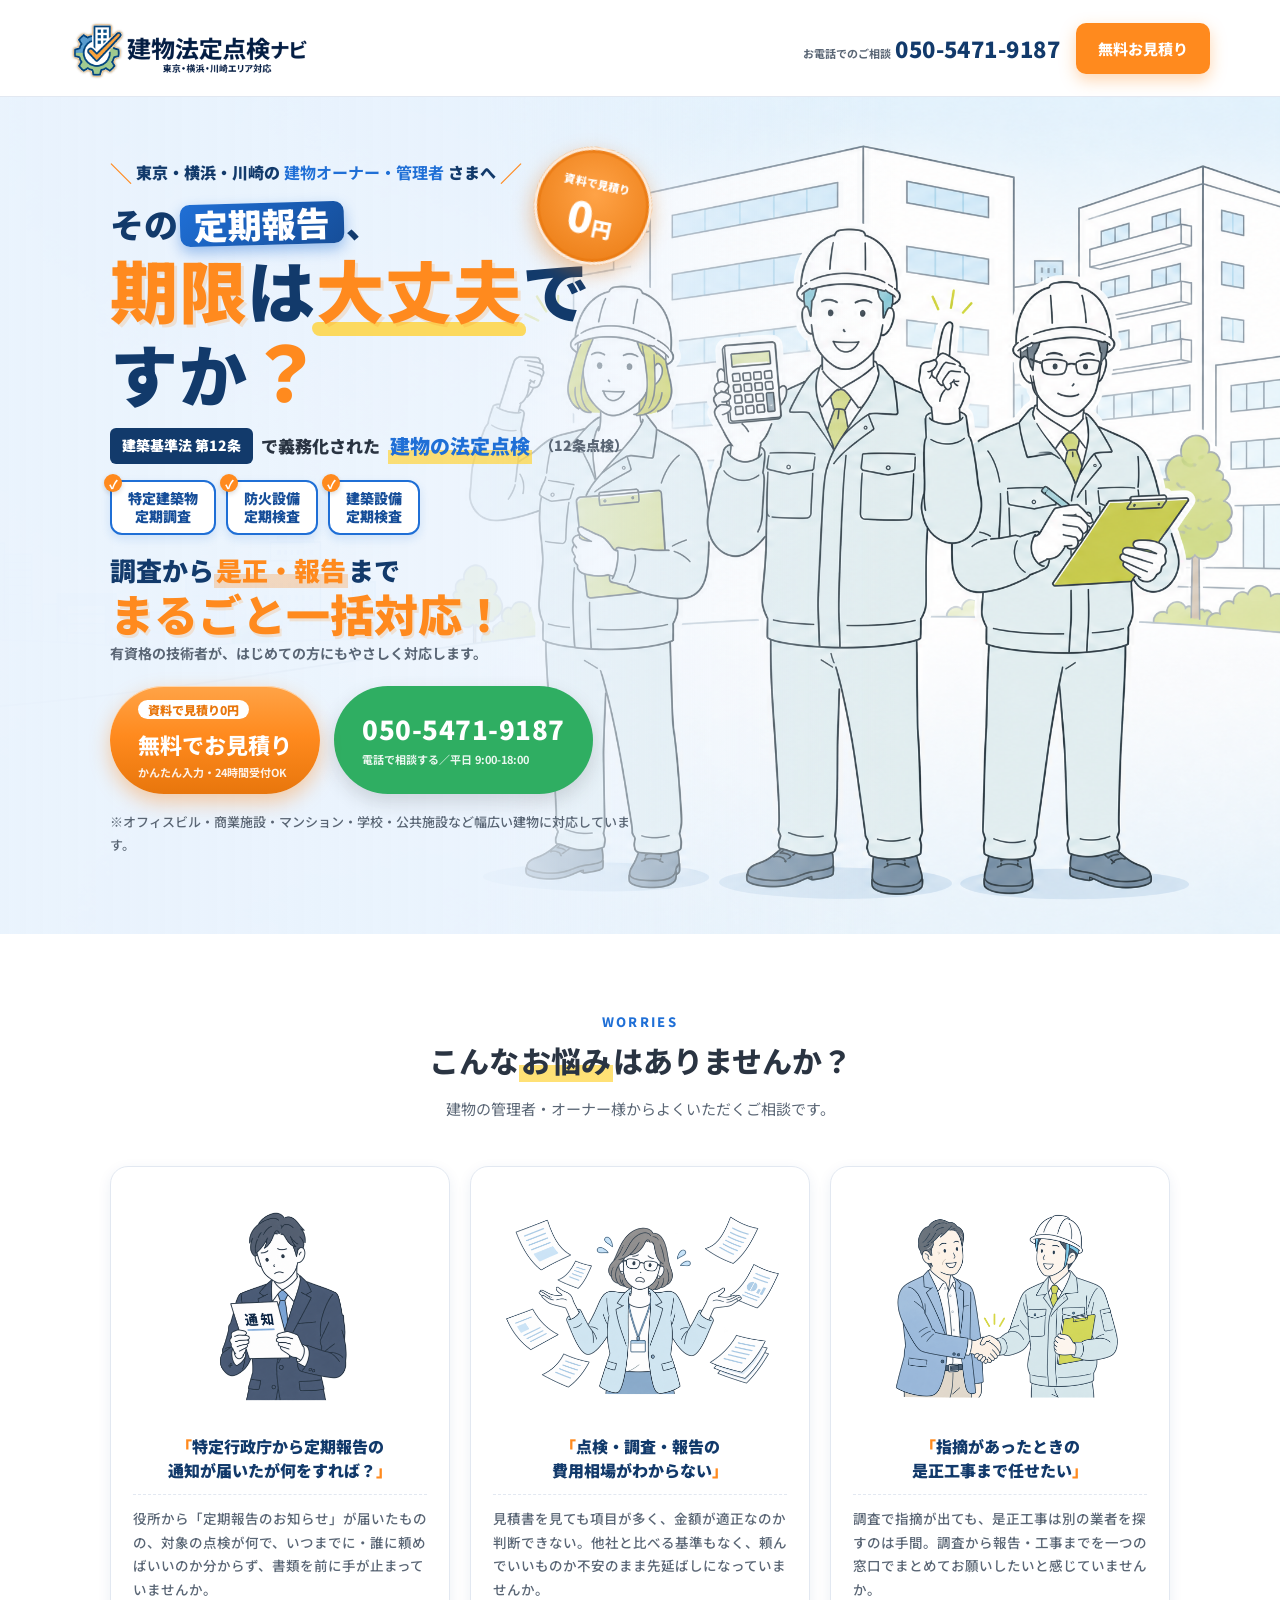
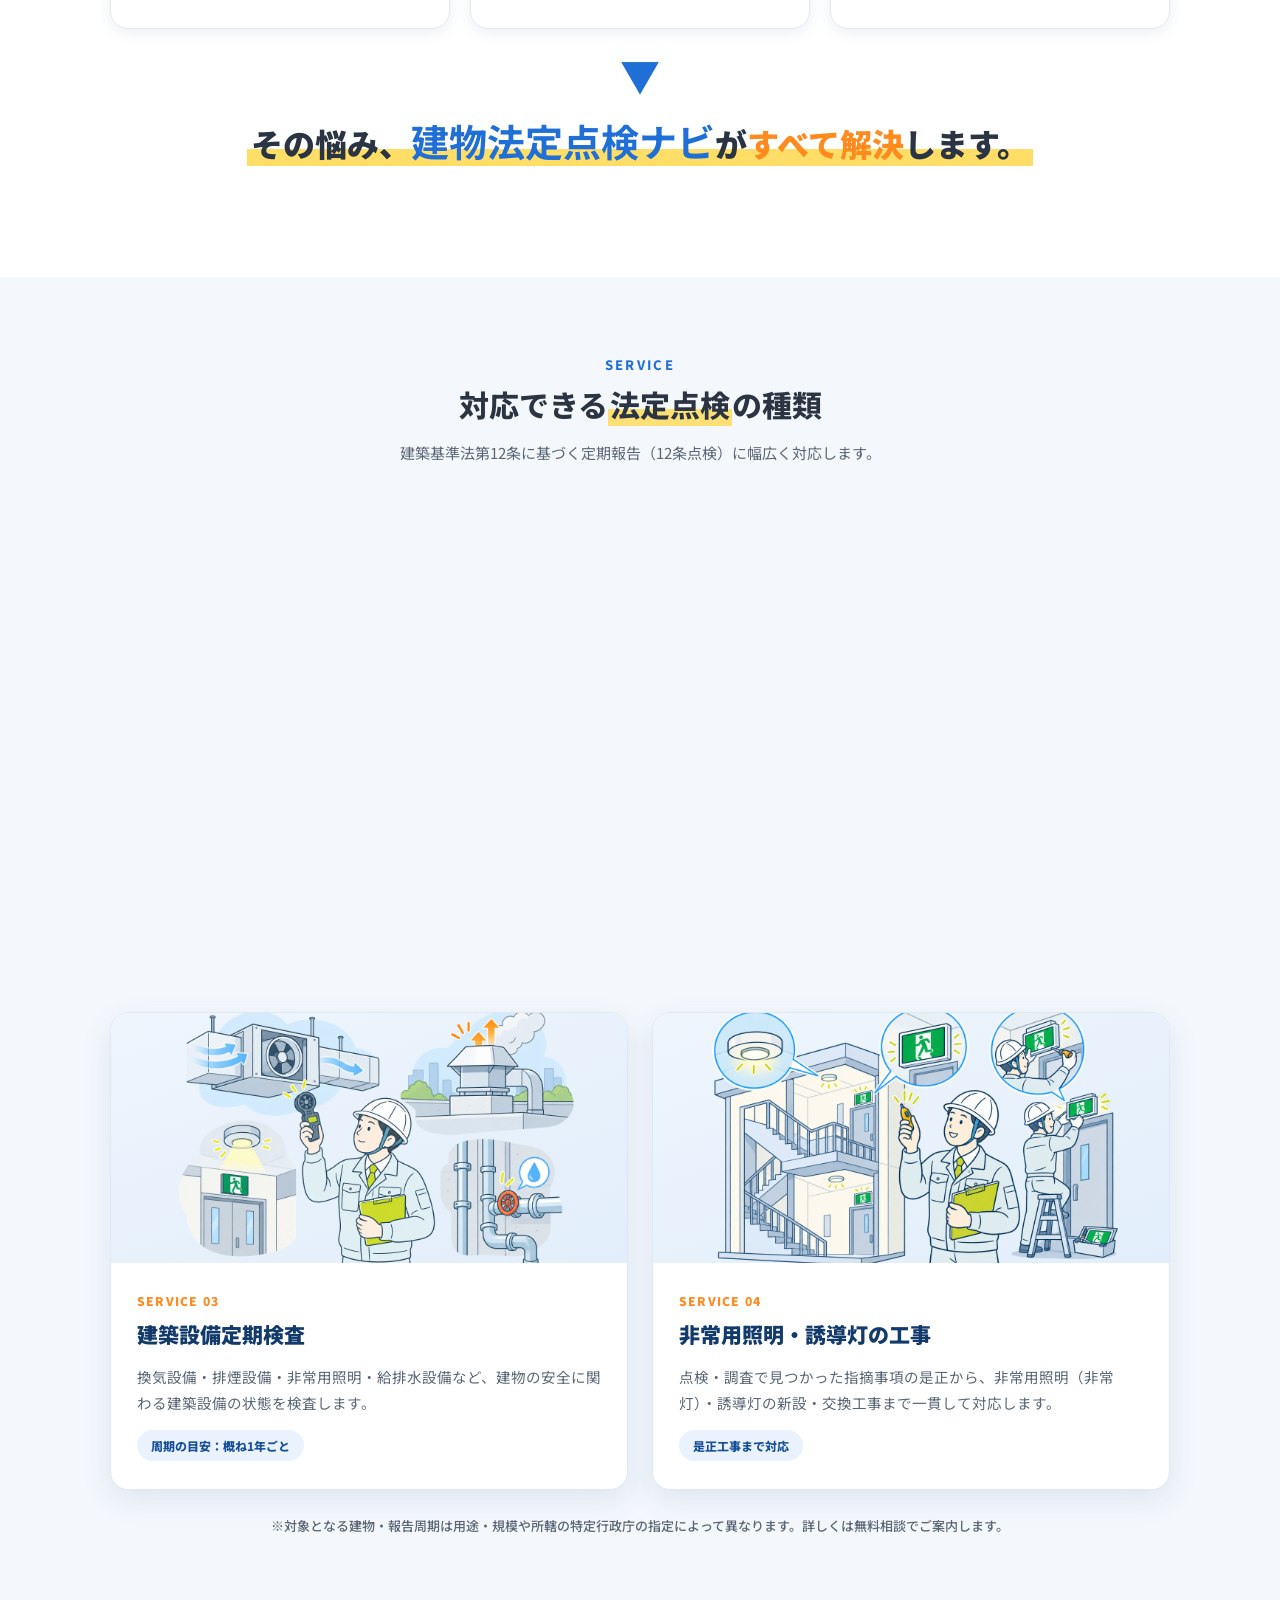
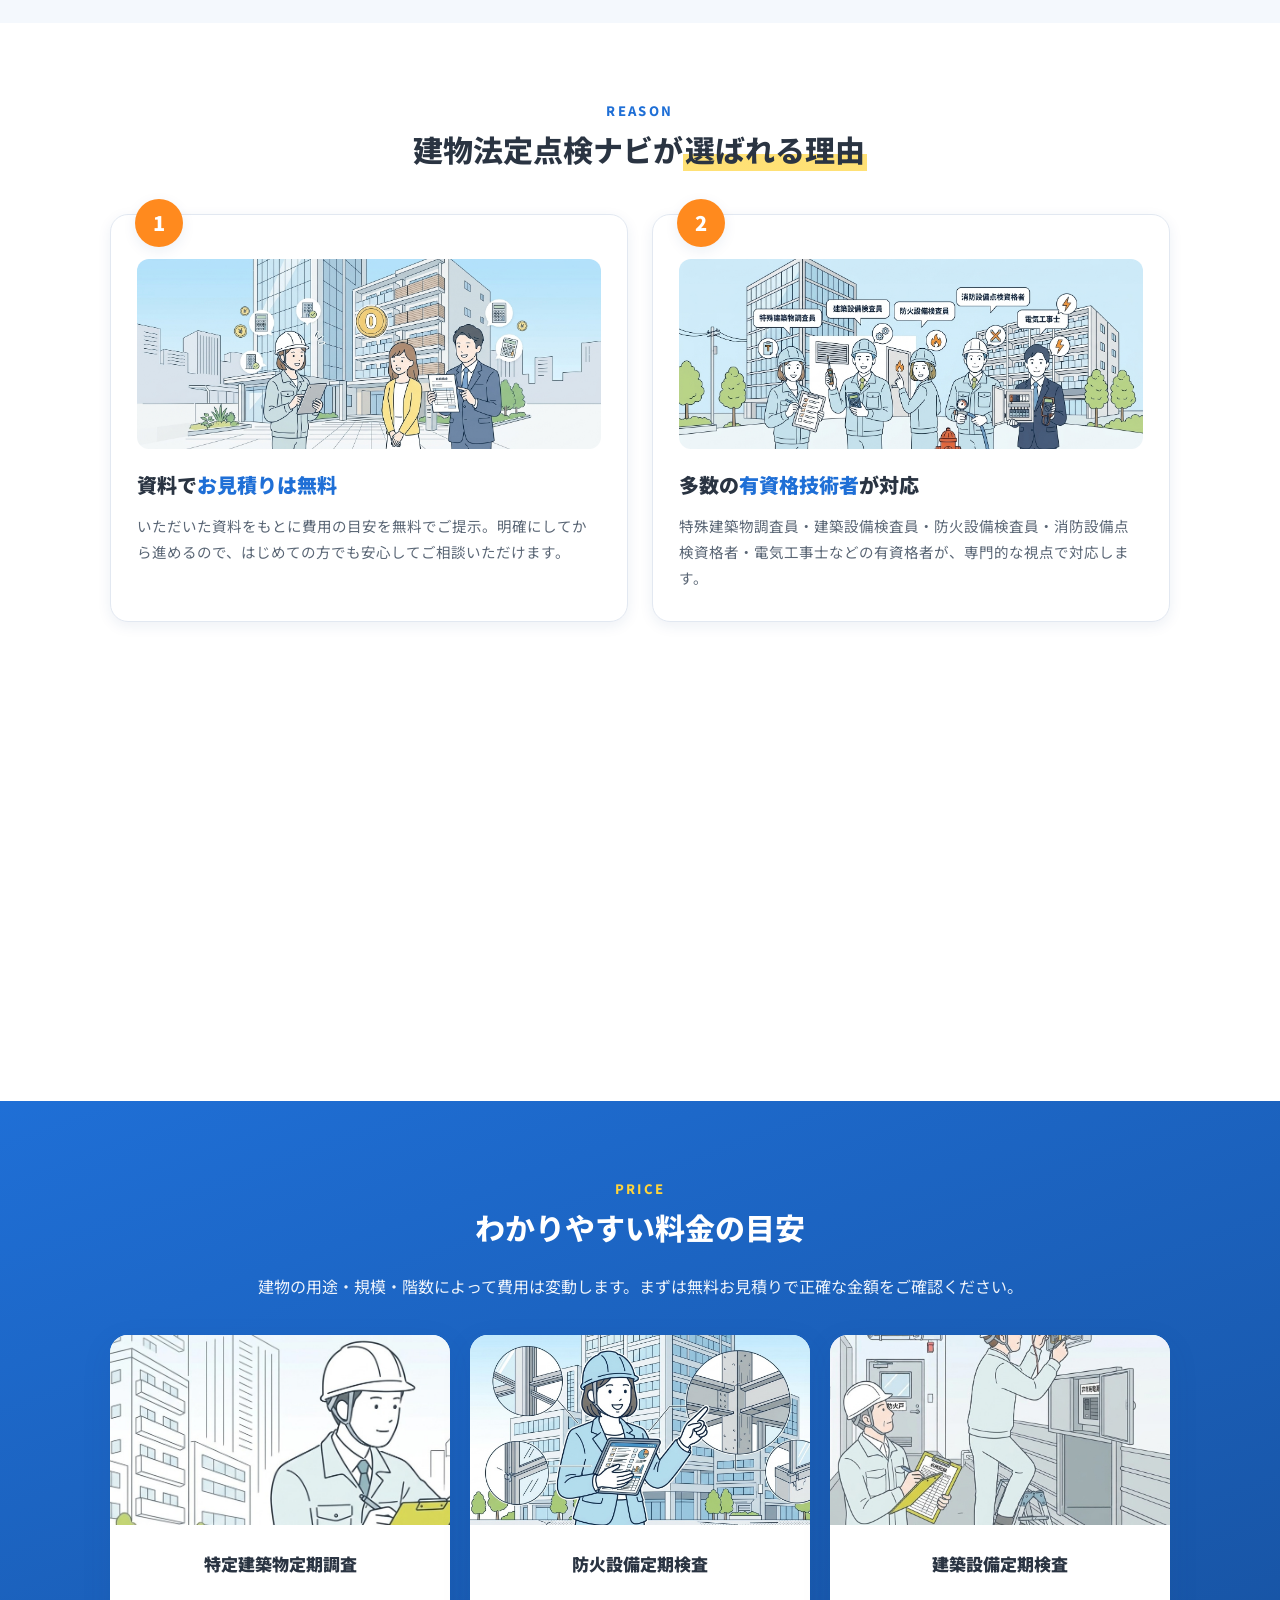
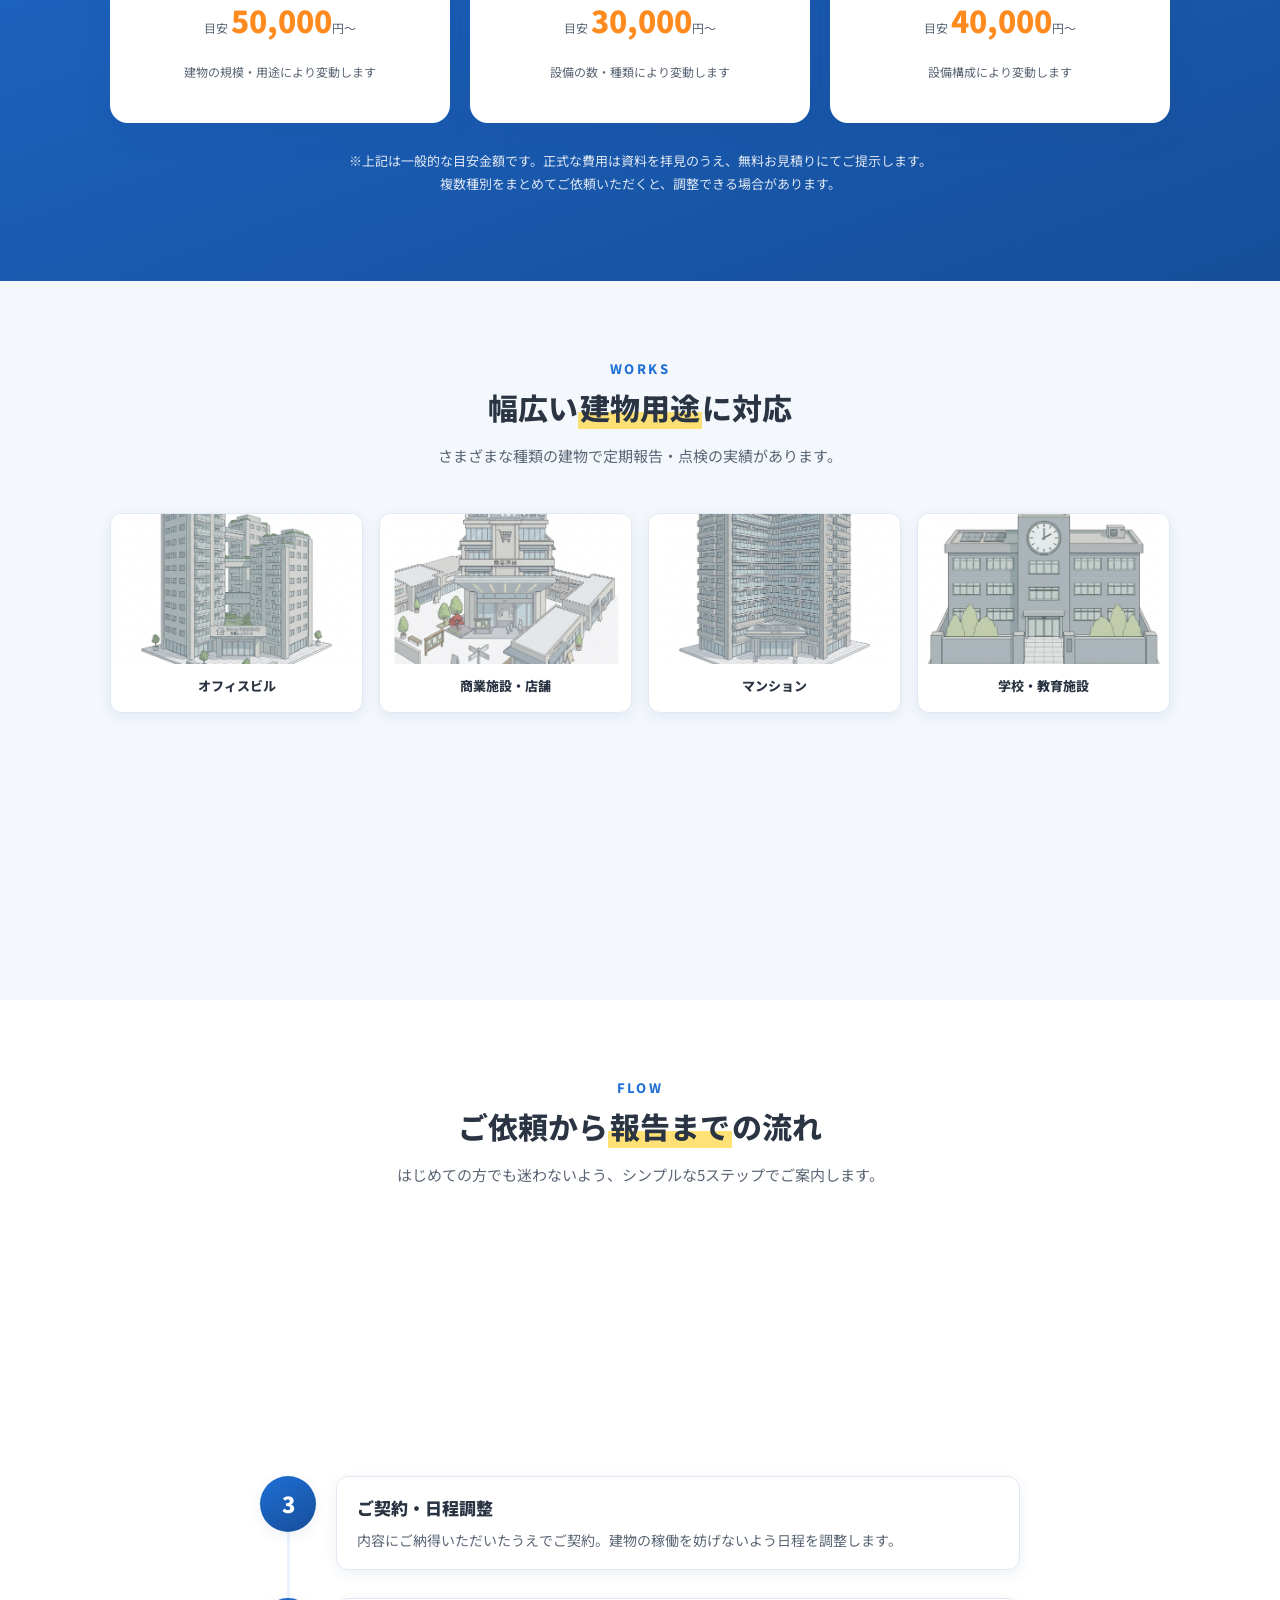
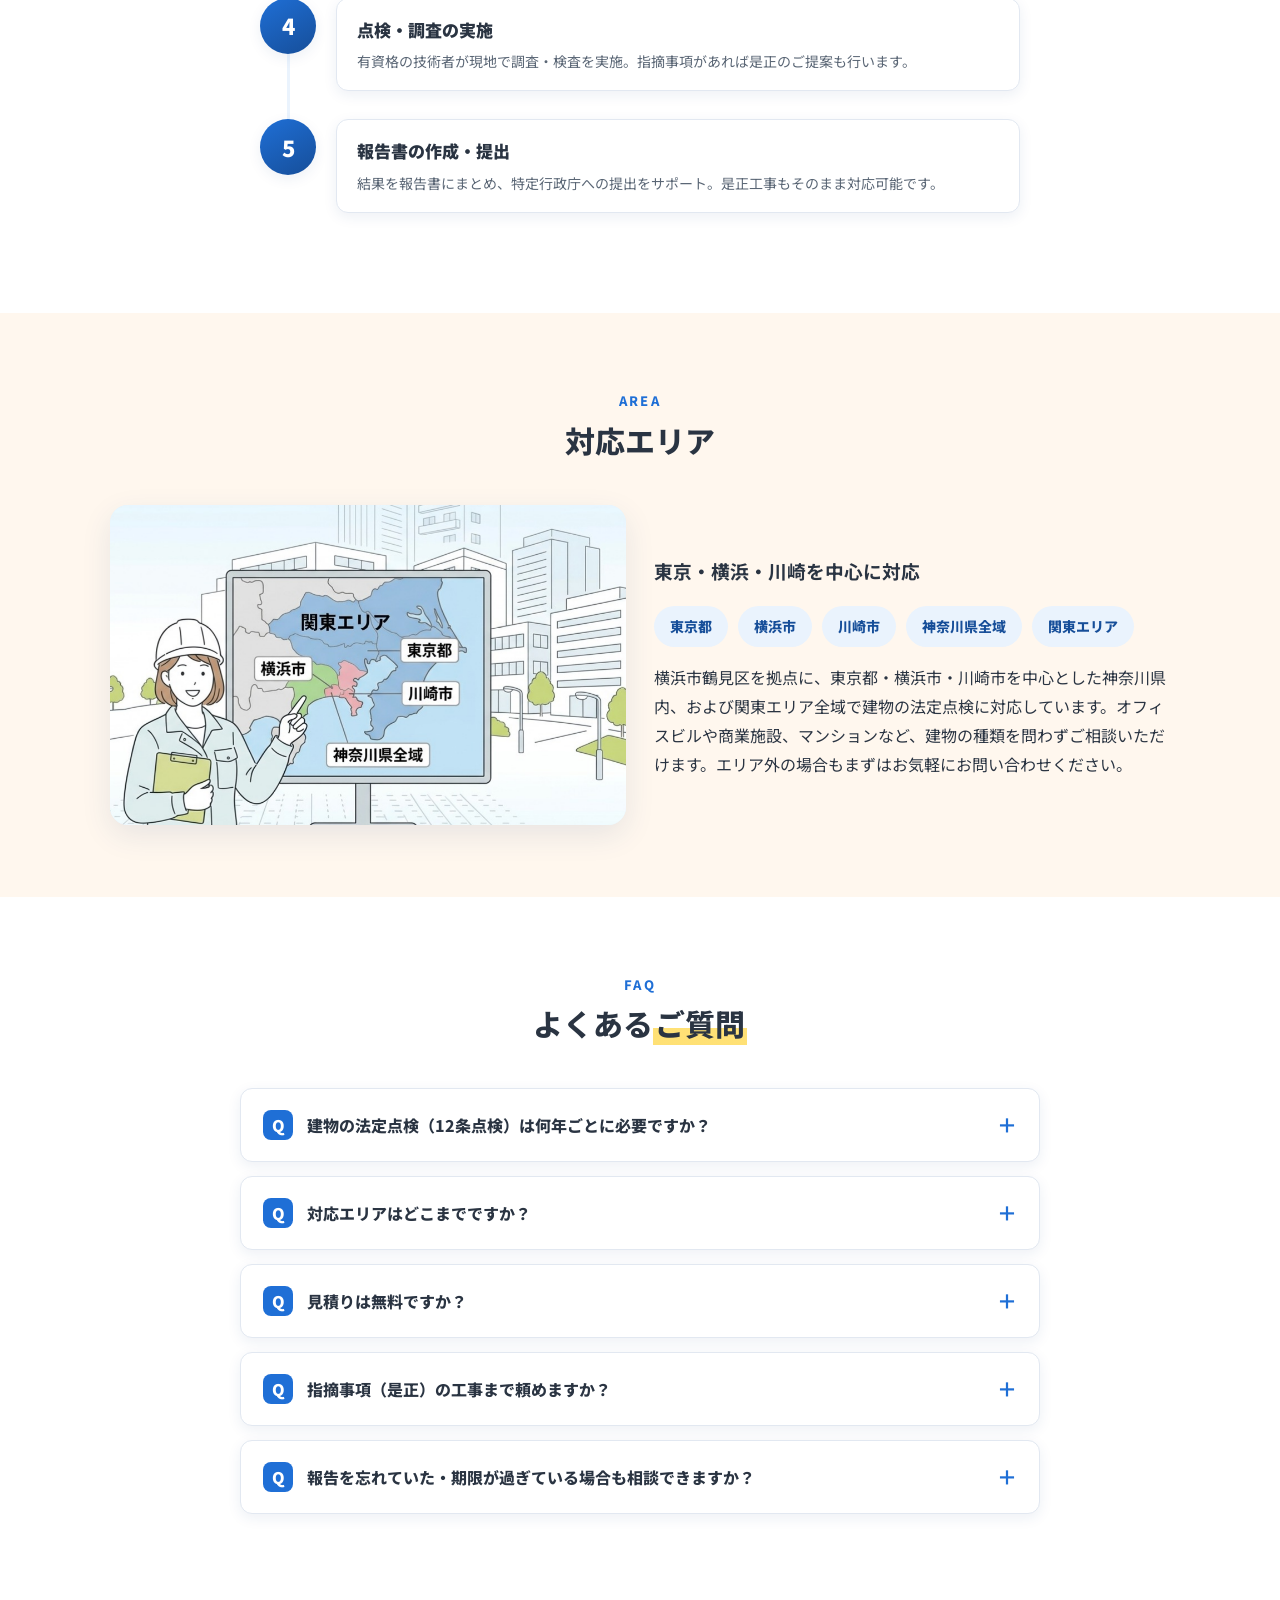
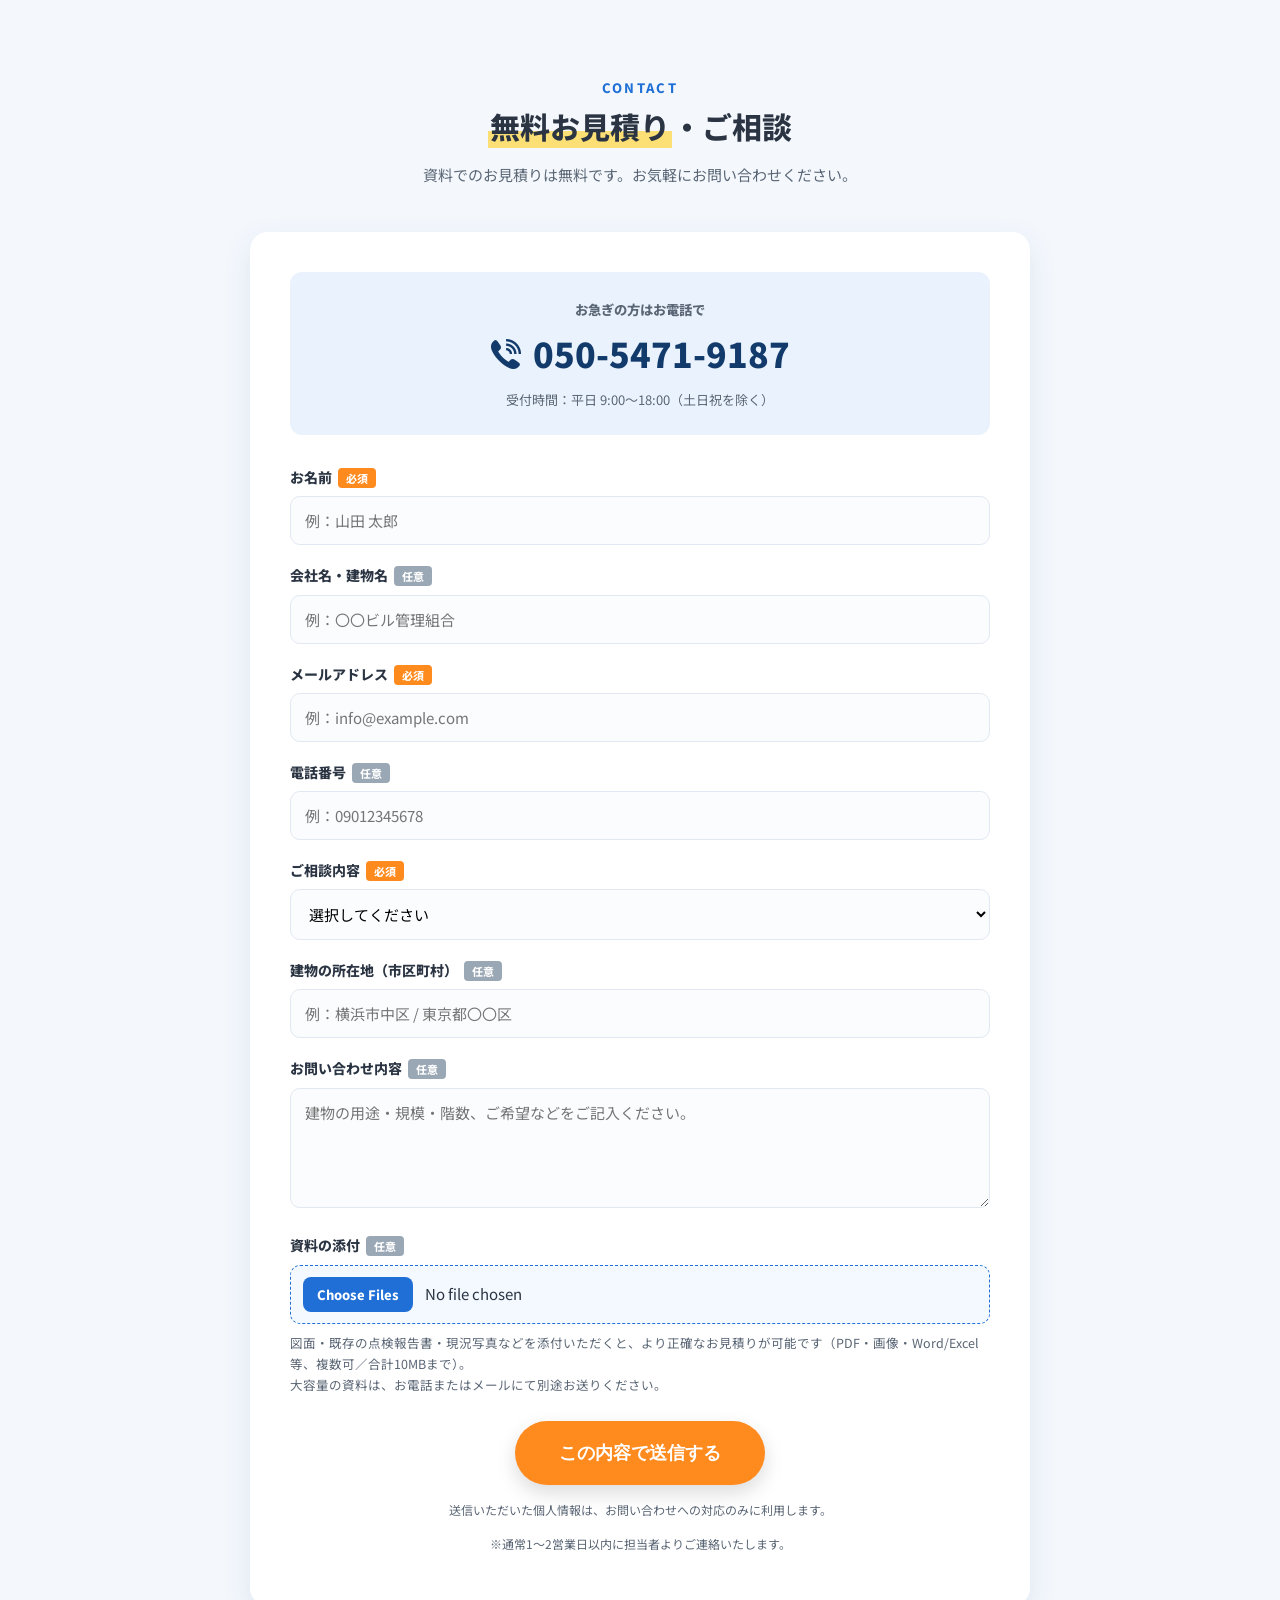
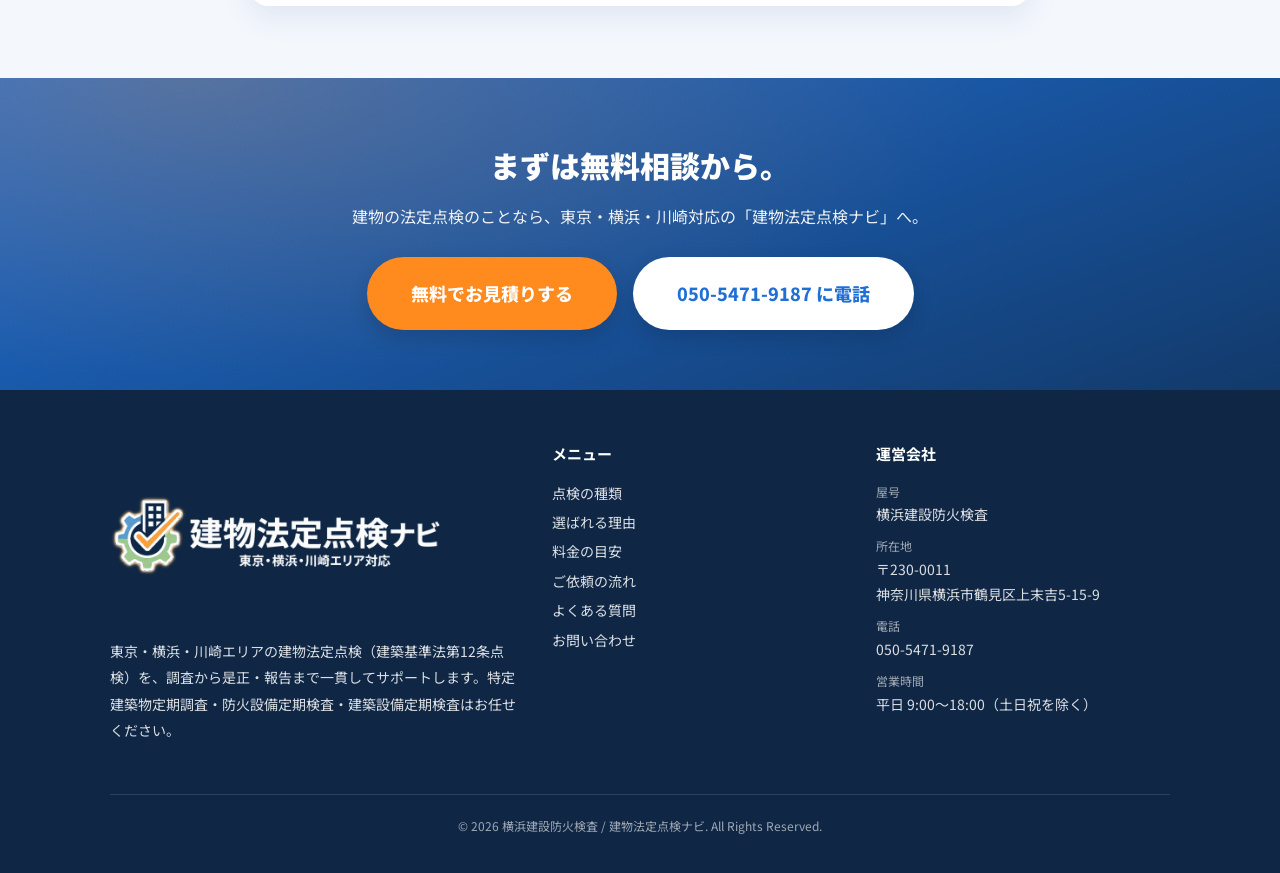
==== commit 6397d083: "本番ドメインをtenkennaviに変更（canonical/OGP/sitemap/robots/_next/thanksを全て差し替え）" ====
--- a/index.html
+++ b/index.html
@@ -6,7 +6,7 @@
 <title>建物法定点検ナビ｜東京・横浜・川崎の12条点検（特定建築物定期調査・防火設備検査）</title>
 <meta name="description" content="東京・横浜・川崎エリアの建物法定点検（建築基準法第12条点検）を調査から是正・報告まで一貫サポート。特定建築物定期調査・防火設備定期検査・建築設備定期検査に、有資格の技術者が対応。資料でのお見積り無料。">
 <meta name="keywords" content="建物法定点検,12条点検,特定建築物定期調査,防火設備定期検査,建築設備定期検査,定期報告,東京,横浜,川崎">
-<link rel="canonical" href="https://inspection.yokohamakensetsuboukakensa.jp/">
+<link rel="canonical" href="https://tenkennavi.yokohamakensetsuboukakensa.jp/">
 <meta name="robots" content="index, follow">
 <meta name="format-detection" content="telephone=no">
 
@@ -15,8 +15,8 @@
 <meta property="og:site_name" content="建物法定点検ナビ">
 <meta property="og:title" content="建物法定点検ナビ｜東京・横浜・川崎の12条点検">
 <meta property="og:description" content="東京・横浜・川崎の建物法定点検（建築基準法第12条点検）を調査から報告まで一貫サポート。資料でのお見積り無料。">
-<meta property="og:url" content="https://inspection.yokohamakensetsuboukakensa.jp/">
-<meta property="og:image" content="https://inspection.yokohamakensetsuboukakensa.jp/assets/img/ogp.png">
+<meta property="og:url" content="https://tenkennavi.yokohamakensetsuboukakensa.jp/">
+<meta property="og:image" content="https://tenkennavi.yokohamakensetsuboukakensa.jp/assets/img/ogp.png">
 <meta property="og:locale" content="ja_JP">
 <meta name="twitter:card" content="summary_large_image">
 
@@ -35,9 +35,9 @@
   "@type": "GeneralContractor",
   "name": "横浜建設防火検査",
   "alternateName": "建物法定点検ナビ",
-  "url": "https://inspection.yokohamakensetsuboukakensa.jp/",
+  "url": "https://tenkennavi.yokohamakensetsuboukakensa.jp/",
   "telephone": "+81-50-5471-9187",
-  "image": "https://inspection.yokohamakensetsuboukakensa.jp/assets/img/ogp.png",
+  "image": "https://tenkennavi.yokohamakensetsuboukakensa.jp/assets/img/ogp.png",
   "description": "東京・横浜・川崎エリアの建物法定点検（建築基準法第12条点検）を、調査から是正・報告まで一貫してサポートする専門事業者です。",
   "address": {
     "@type": "PostalAddress",
@@ -131,7 +131,7 @@
   "@context": "https://schema.org",
   "@type": "BreadcrumbList",
   "itemListElement": [
-    {"@type":"ListItem","position":1,"name":"ホーム","item":"https://inspection.yokohamakensetsuboukakensa.jp/"}
+    {"@type":"ListItem","position":1,"name":"ホーム","item":"https://tenkennavi.yokohamakensetsuboukakensa.jp/"}
   ]
 }
 </script>
@@ -504,7 +504,7 @@
         <input type="hidden" name="_subject" value="【建物法定点検ナビ】お問い合わせがありました">
         <input type="hidden" name="_template" value="table">
         <input type="hidden" name="_captcha" value="false">
-        <input type="hidden" name="_next" value="https://inspection.yokohamakensetsuboukakensa.jp/thanks.html">
+        <input type="hidden" name="_next" value="https://tenkennavi.yokohamakensetsuboukakensa.jp/thanks.html">
         <input type="text" name="_honey" style="display:none" tabindex="-1" autocomplete="off" aria-hidden="true">
         <div class="form-row">
           <label for="f-name">お名前<span class="req">必須</span></label>
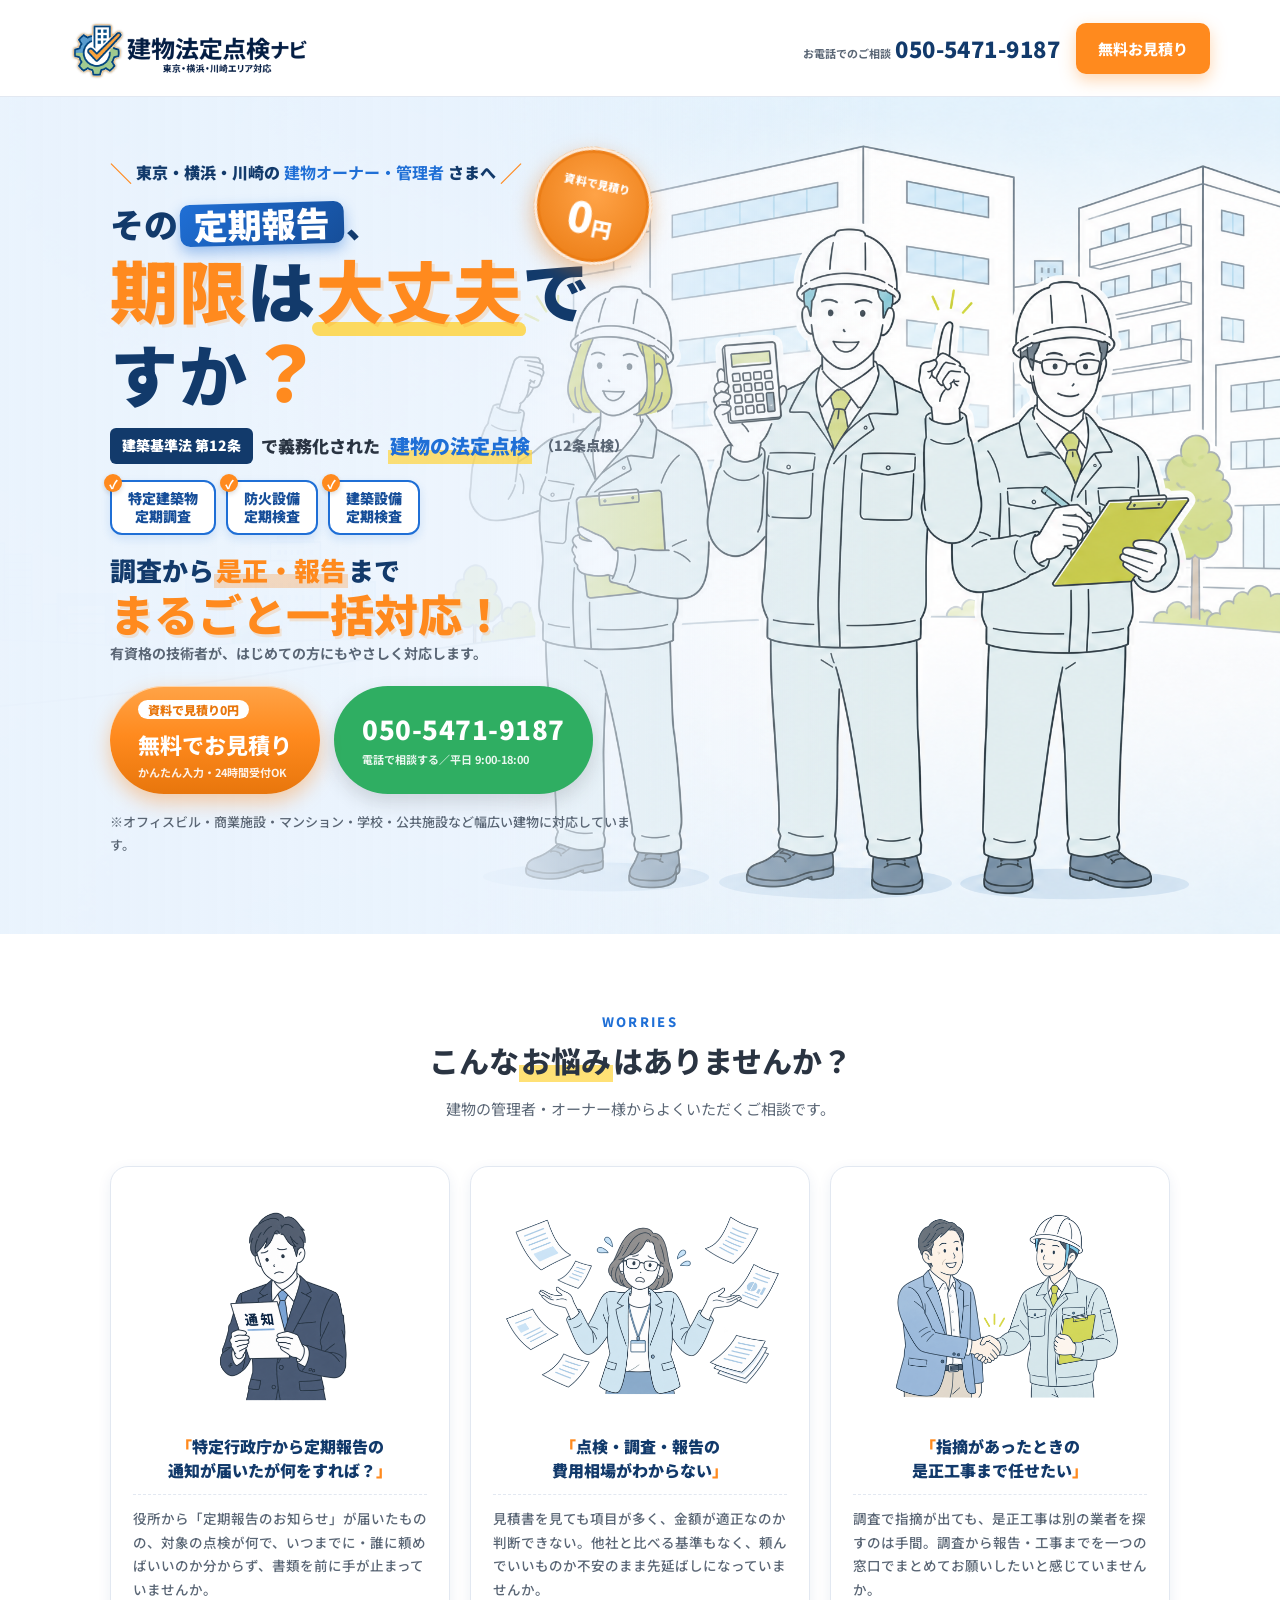
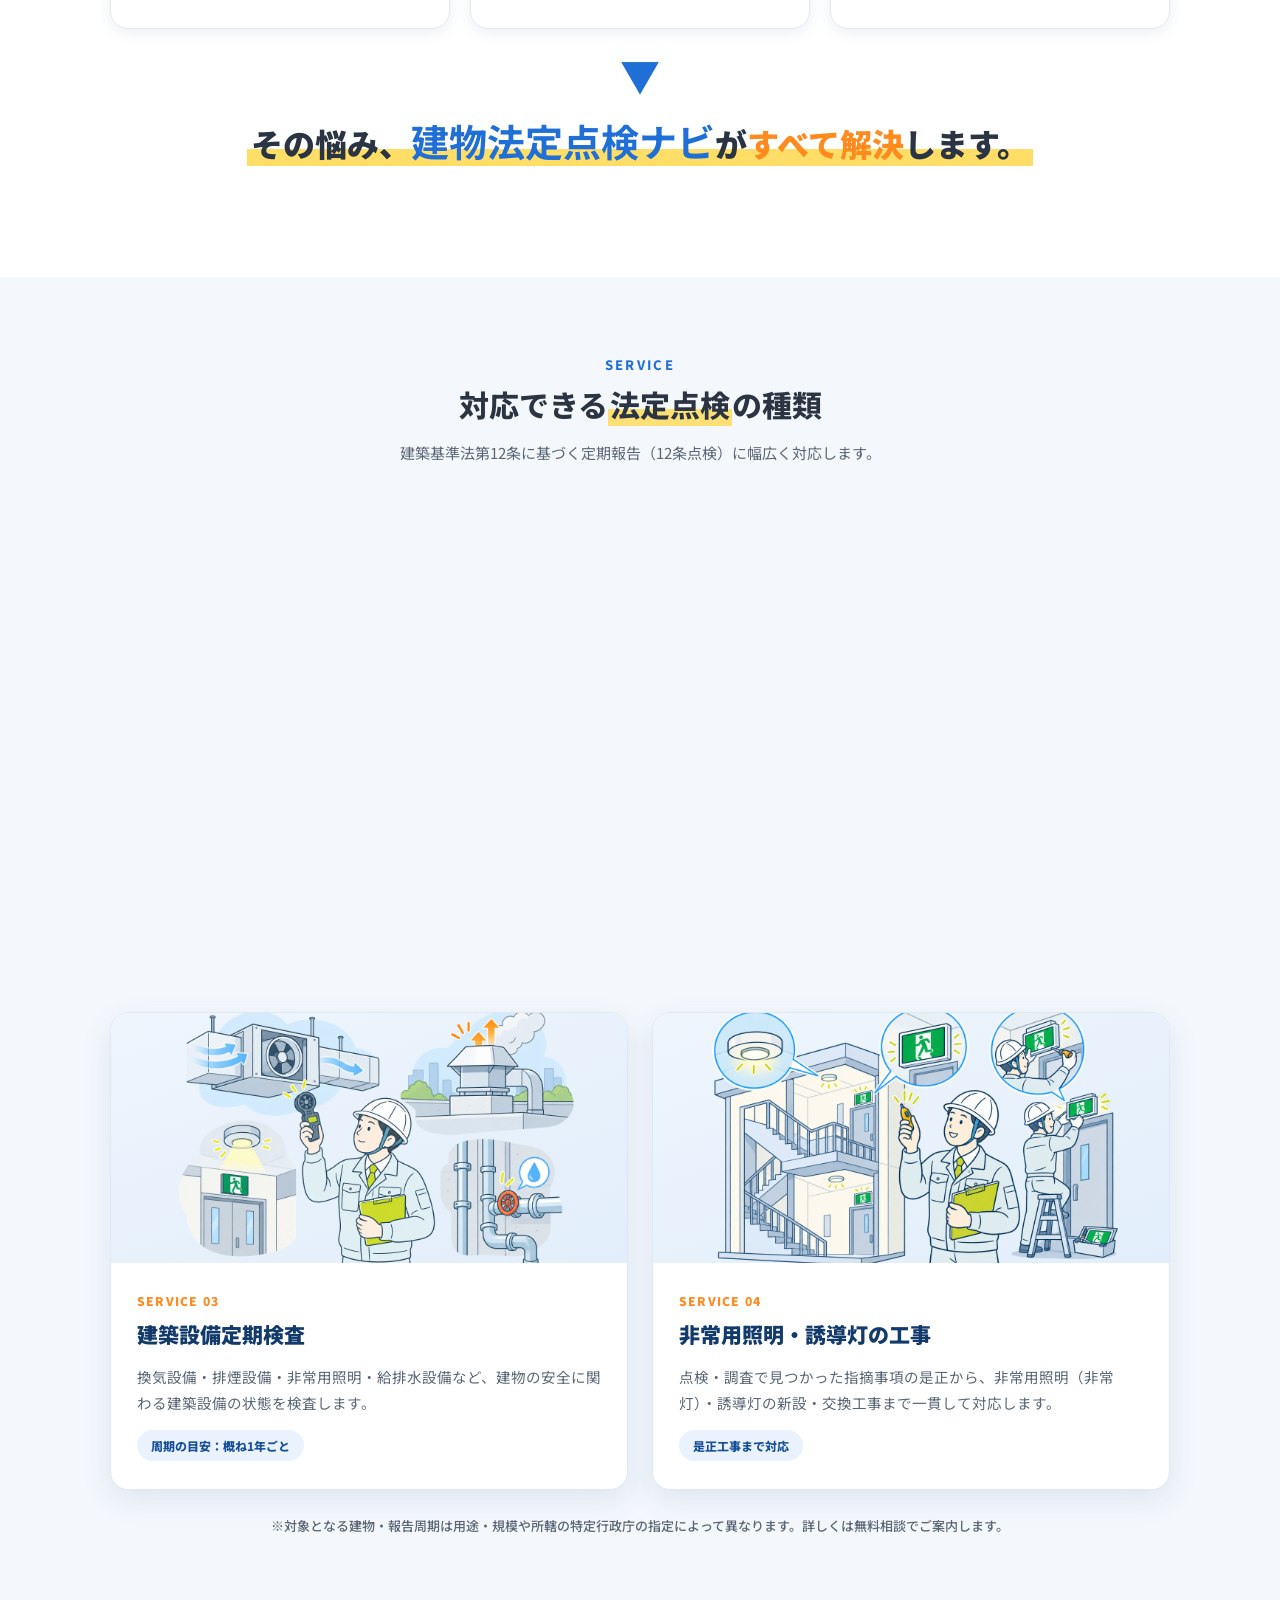
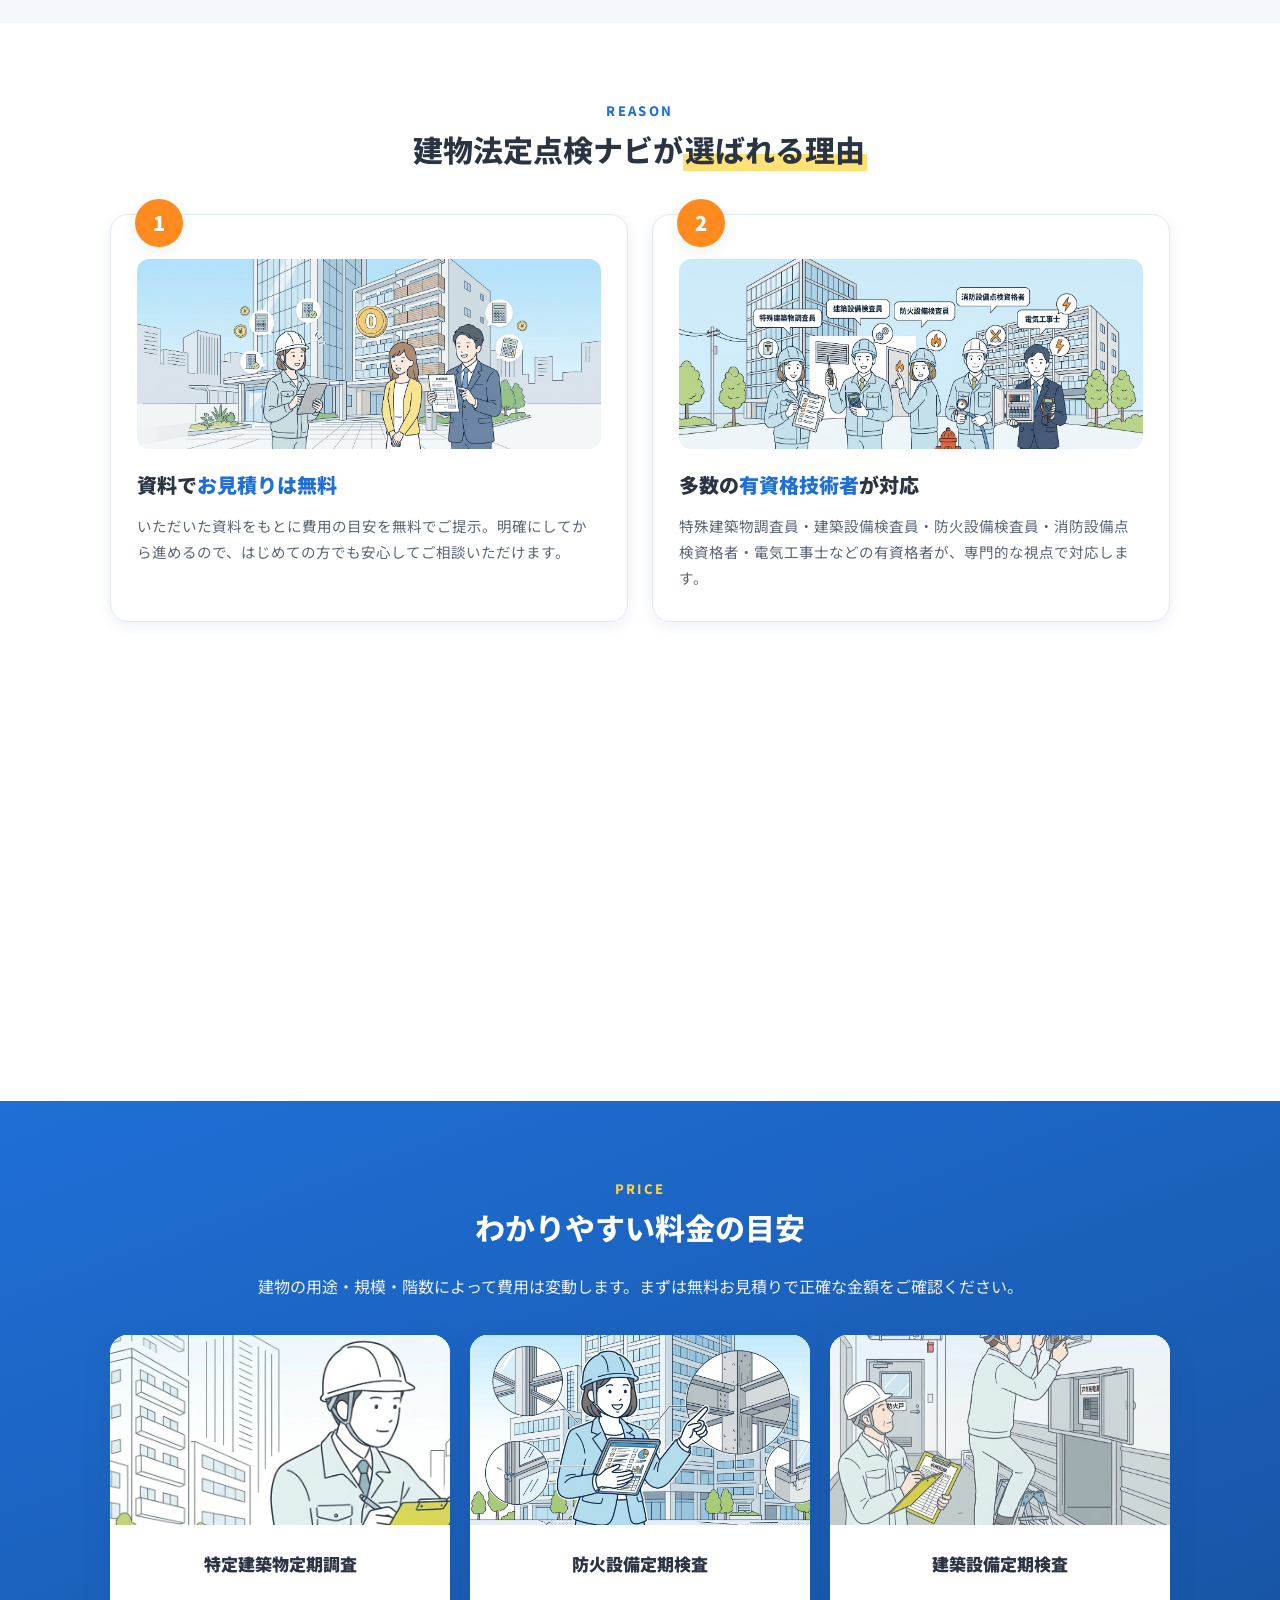
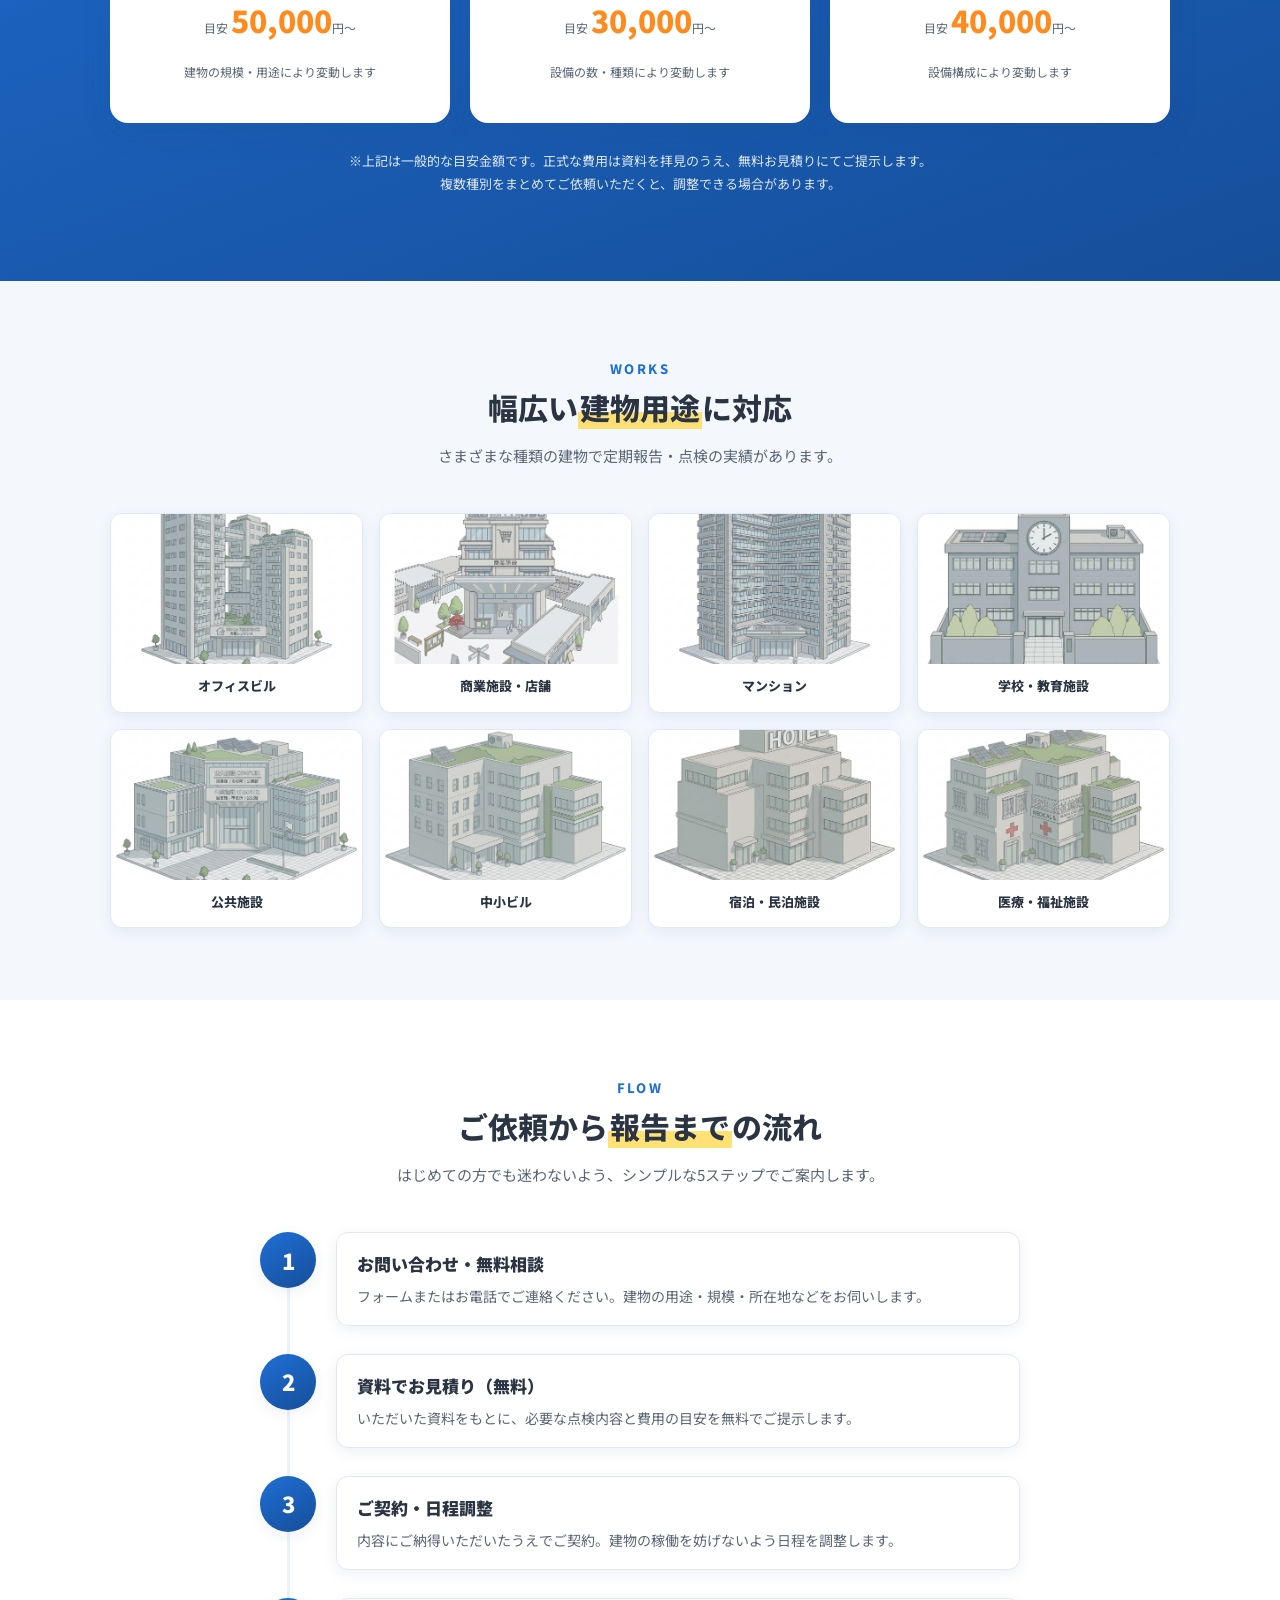
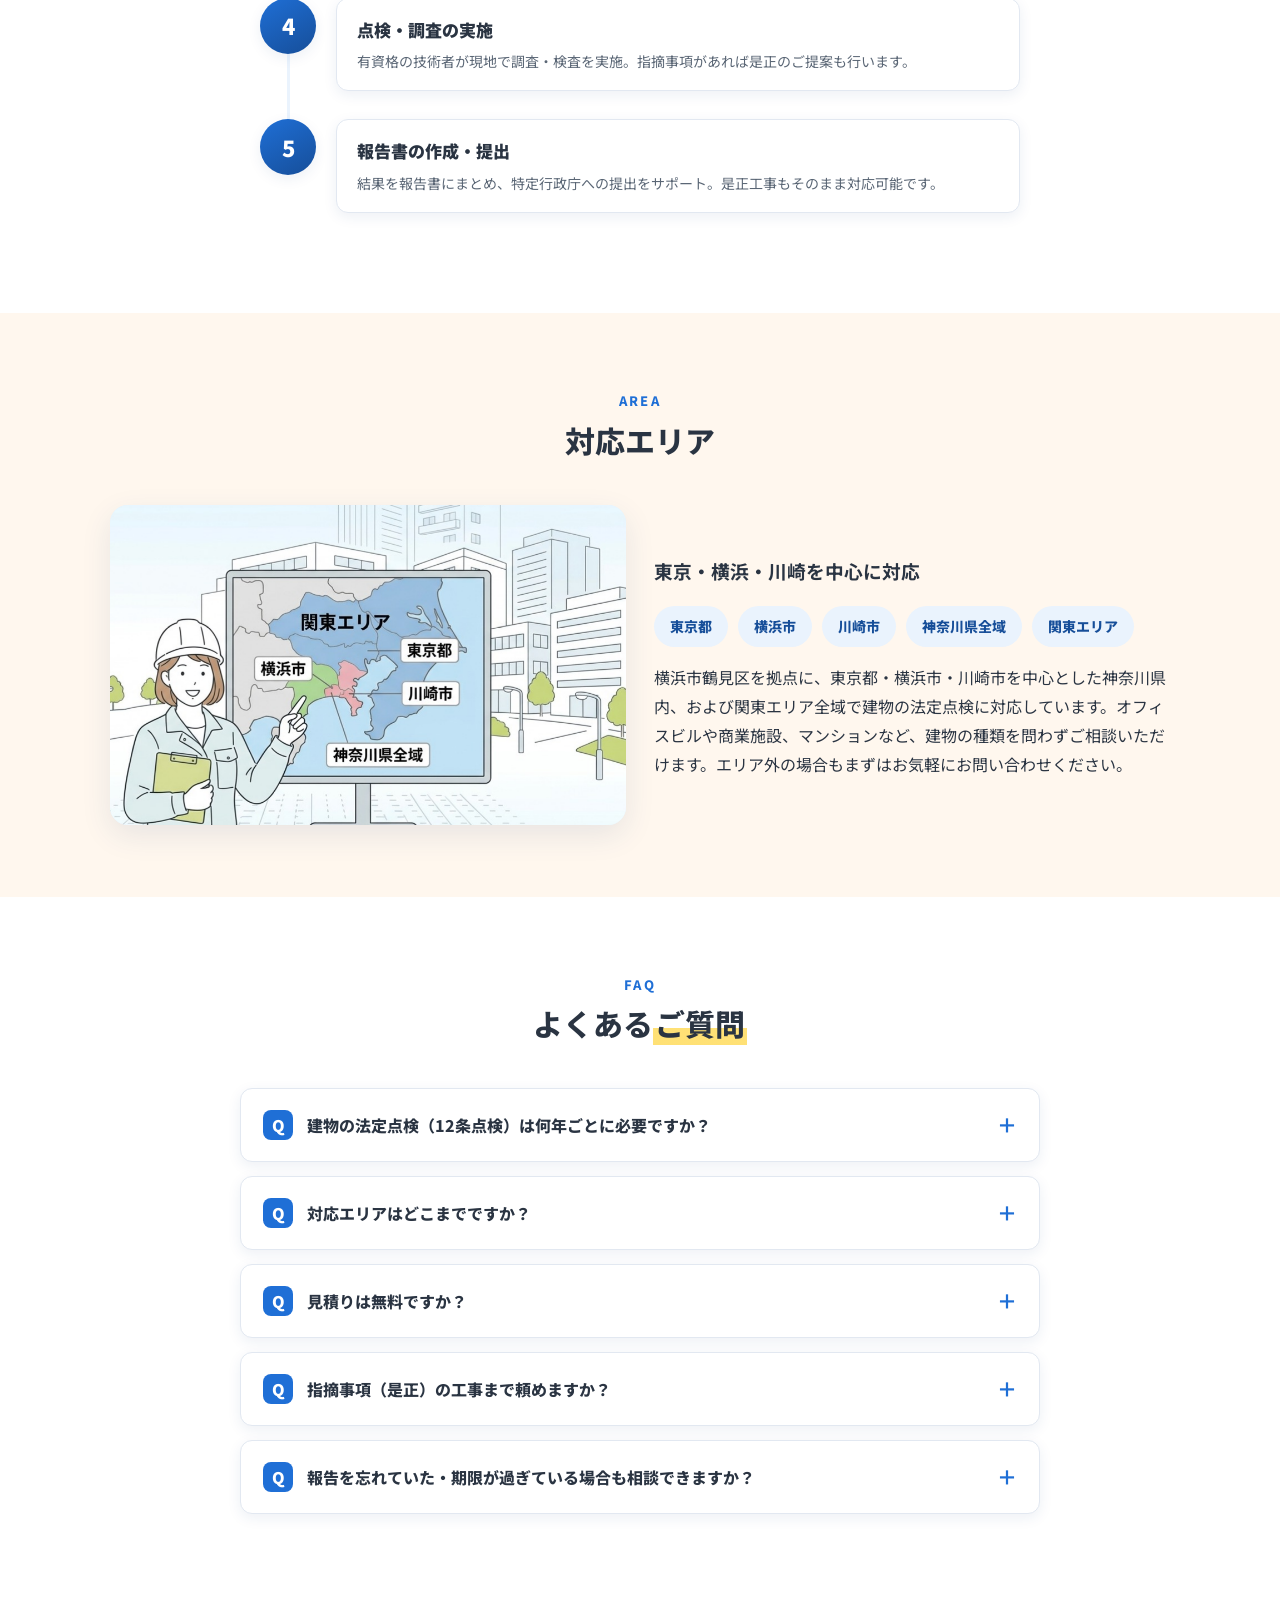
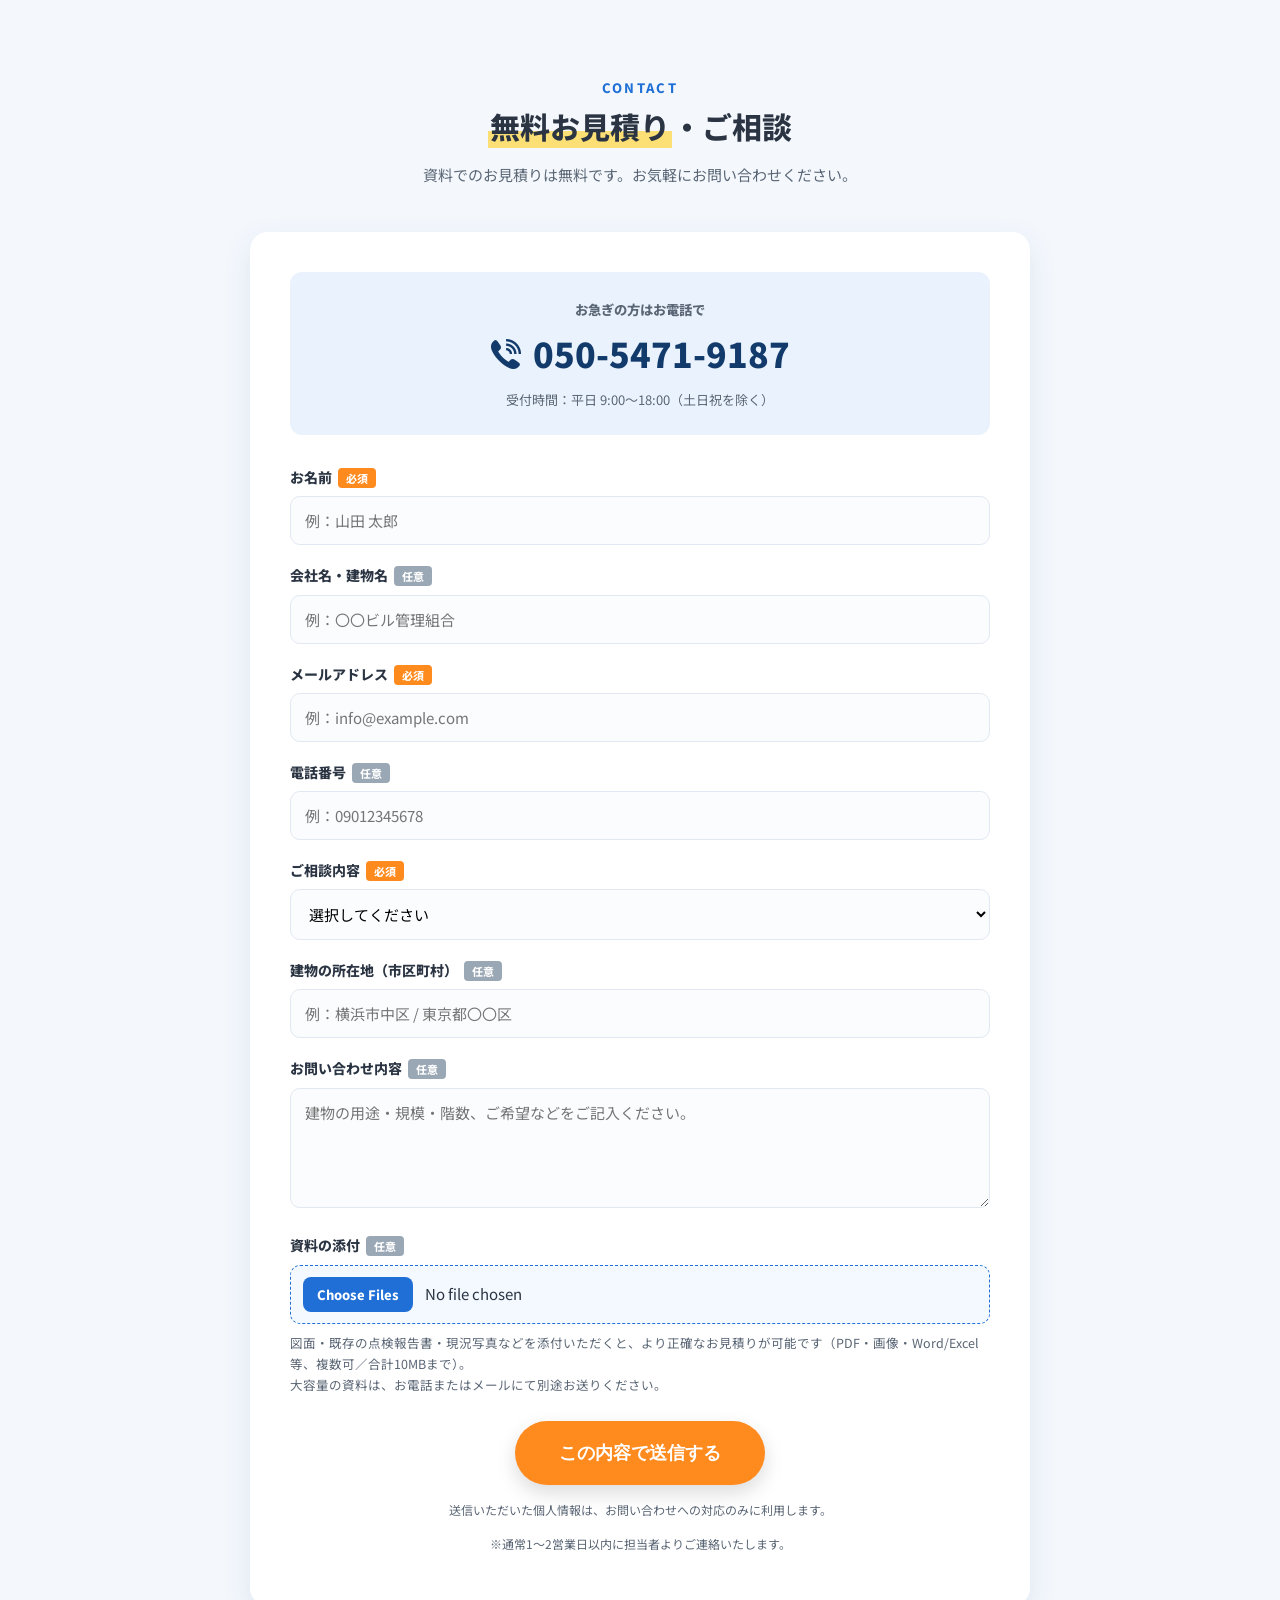
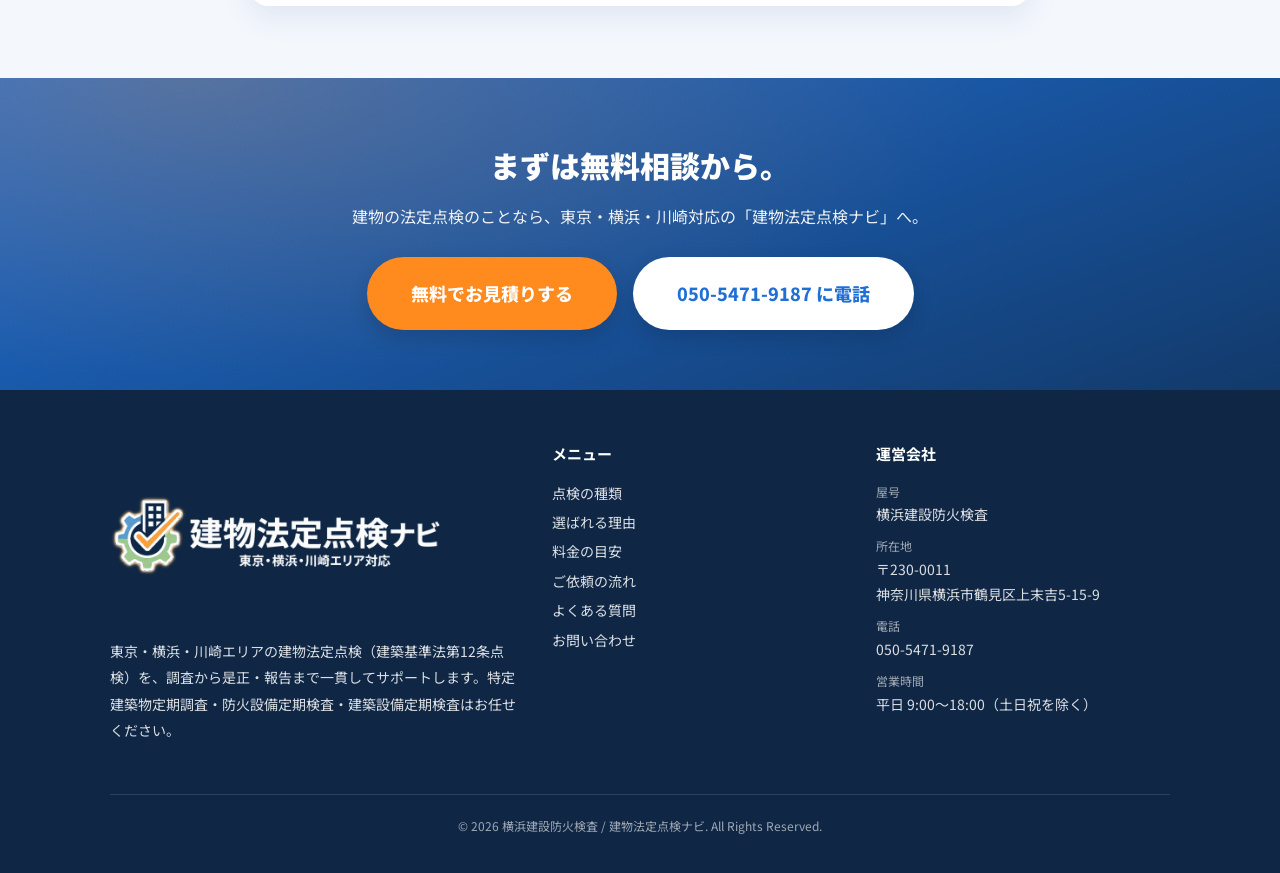
==== commit 734fe9ca: "送信後に自前サンクスページへ確実遷移（非表示iframe方式）＋CSS/JSにキャッシュバスター付与" ====
--- a/index.html
+++ b/index.html
@@ -26,7 +26,7 @@
 <link rel="preconnect" href="https://fonts.googleapis.com">
 <link rel="preconnect" href="https://fonts.gstatic.com" crossorigin>
 <link rel="stylesheet" href="https://fonts.googleapis.com/css2?family=Noto+Sans+JP:wght@400;500;700;900&display=swap">
-<link rel="stylesheet" href="assets/css/style.css">
+<link rel="stylesheet" href="assets/css/style.css?v=20261010a">
 
 <!-- 構造化データ: LocalBusiness -->
 <script type="application/ld+json">
@@ -612,6 +612,6 @@
   <a href="#contact" class="sticky-cta__form">無料お見積り</a>
 </div>
 
-<script src="assets/js/main.js"></script>
+<script src="assets/js/main.js?v=20261010a"></script>
 </body>
 </html>
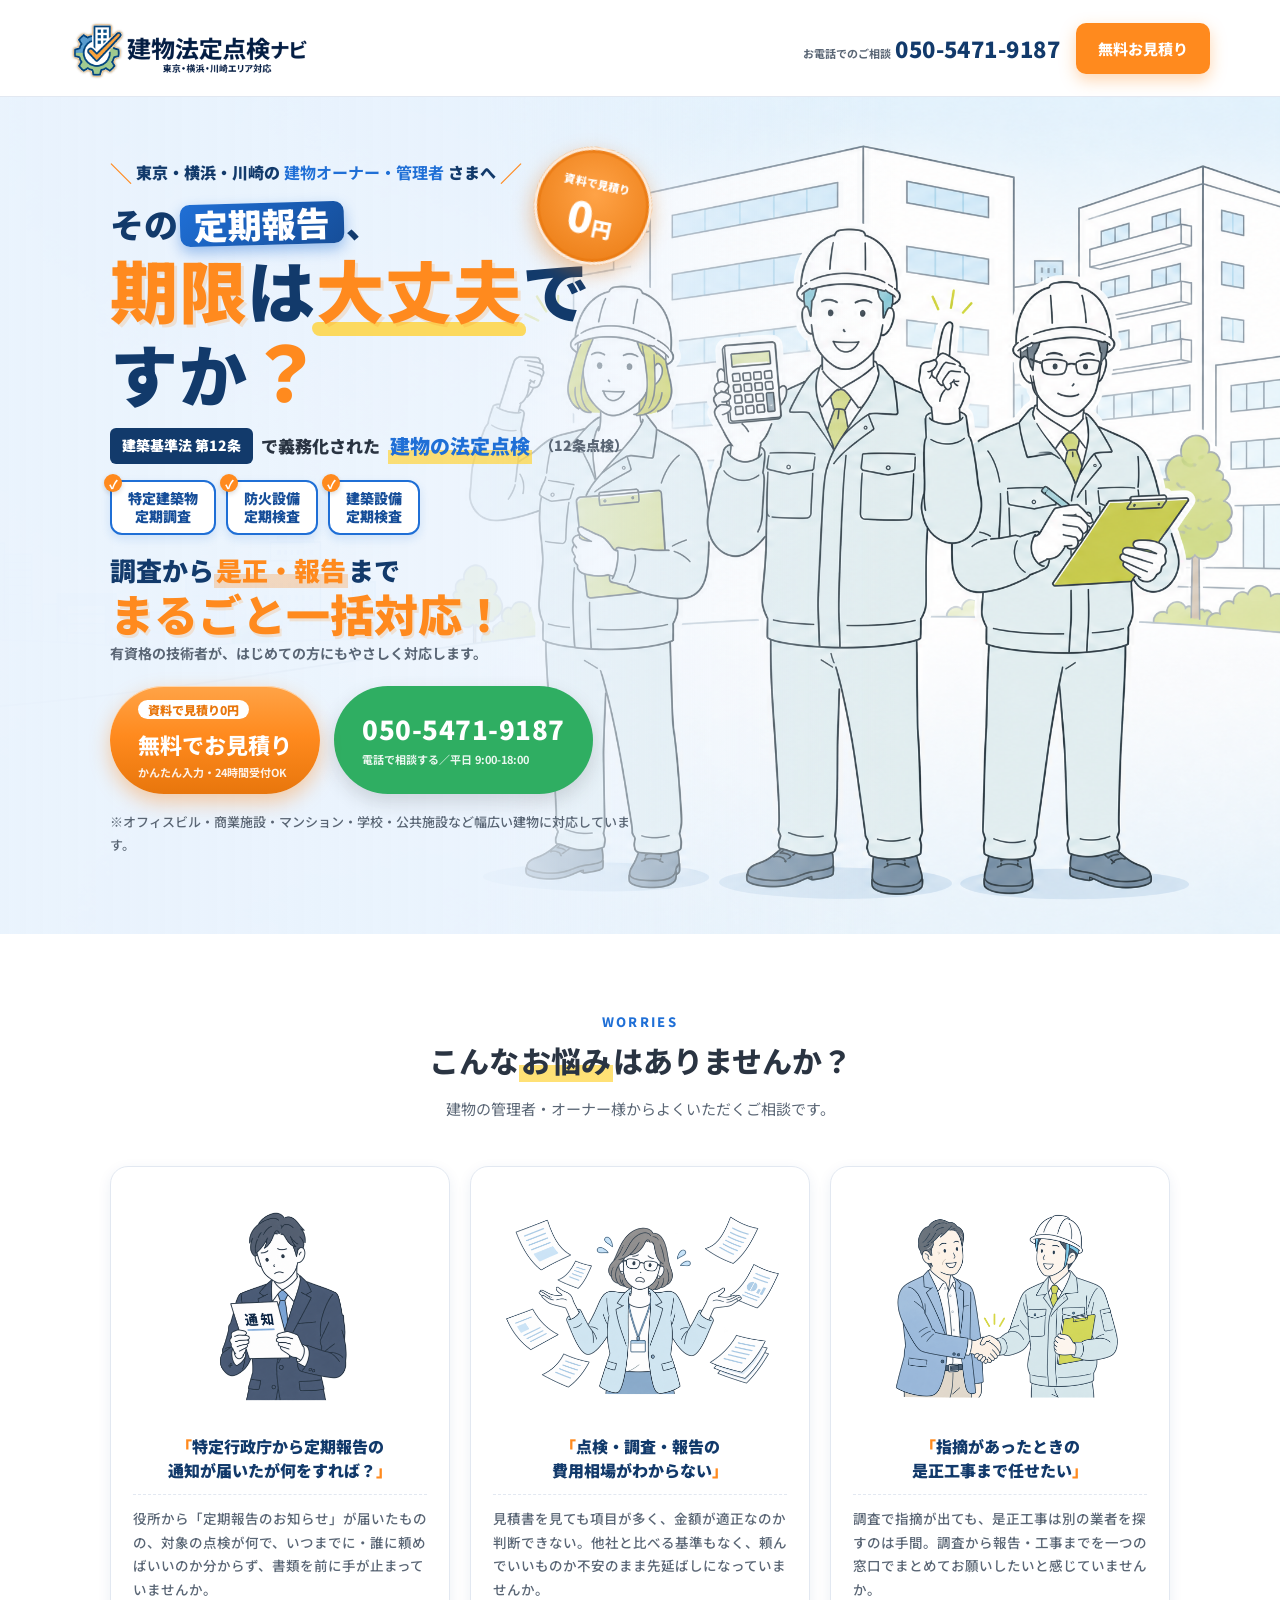
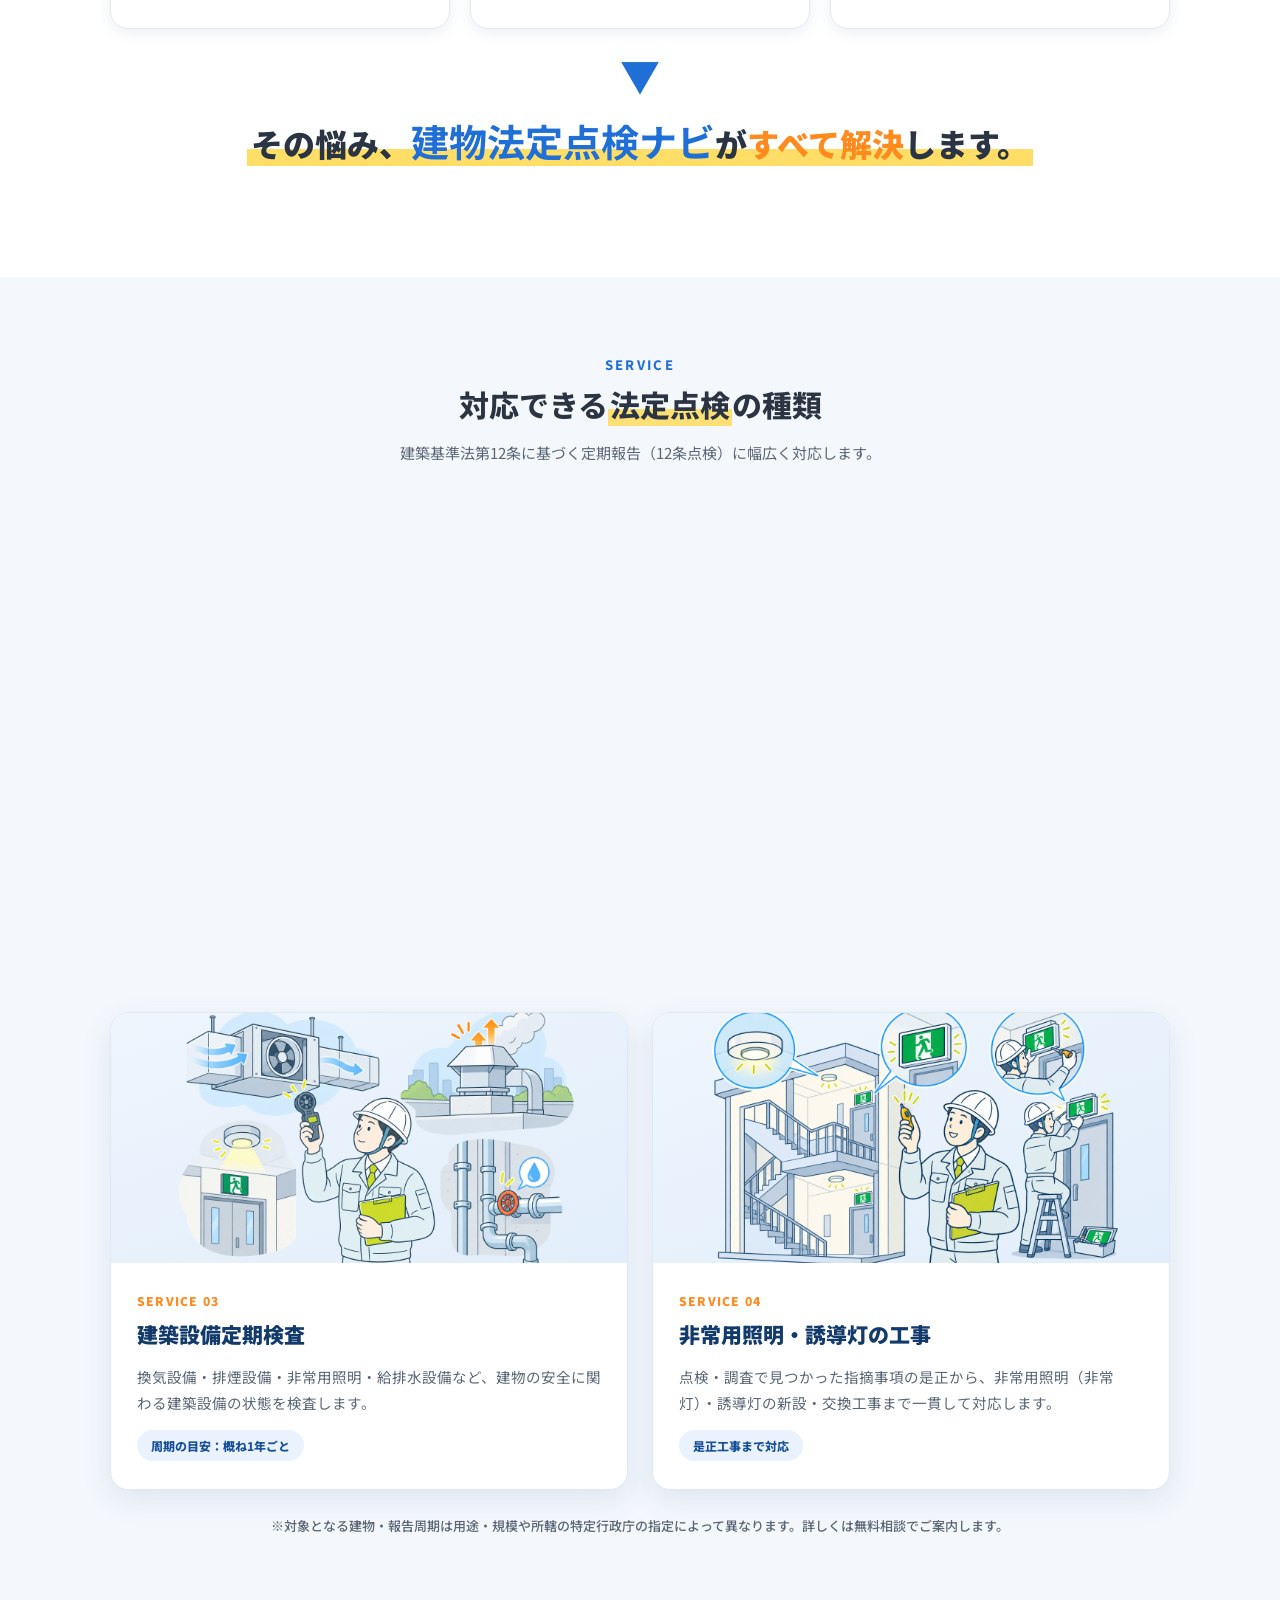
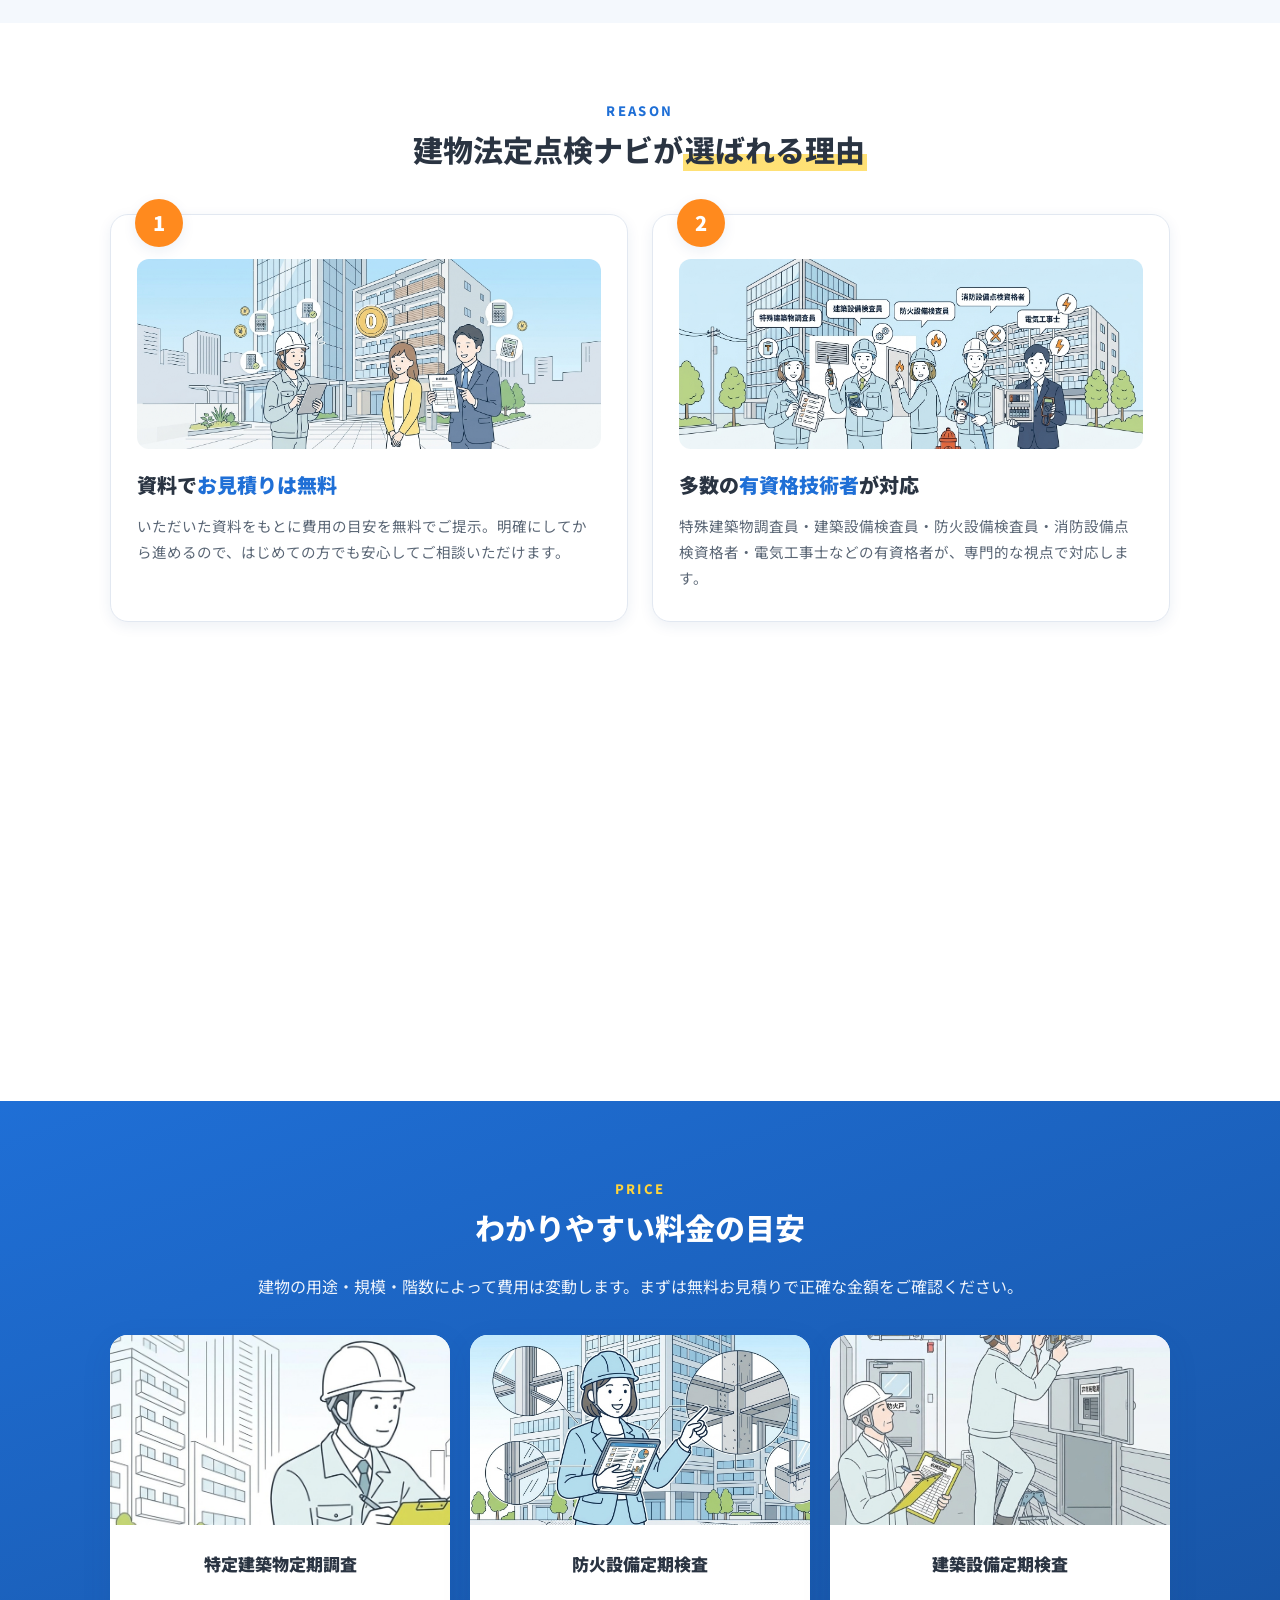
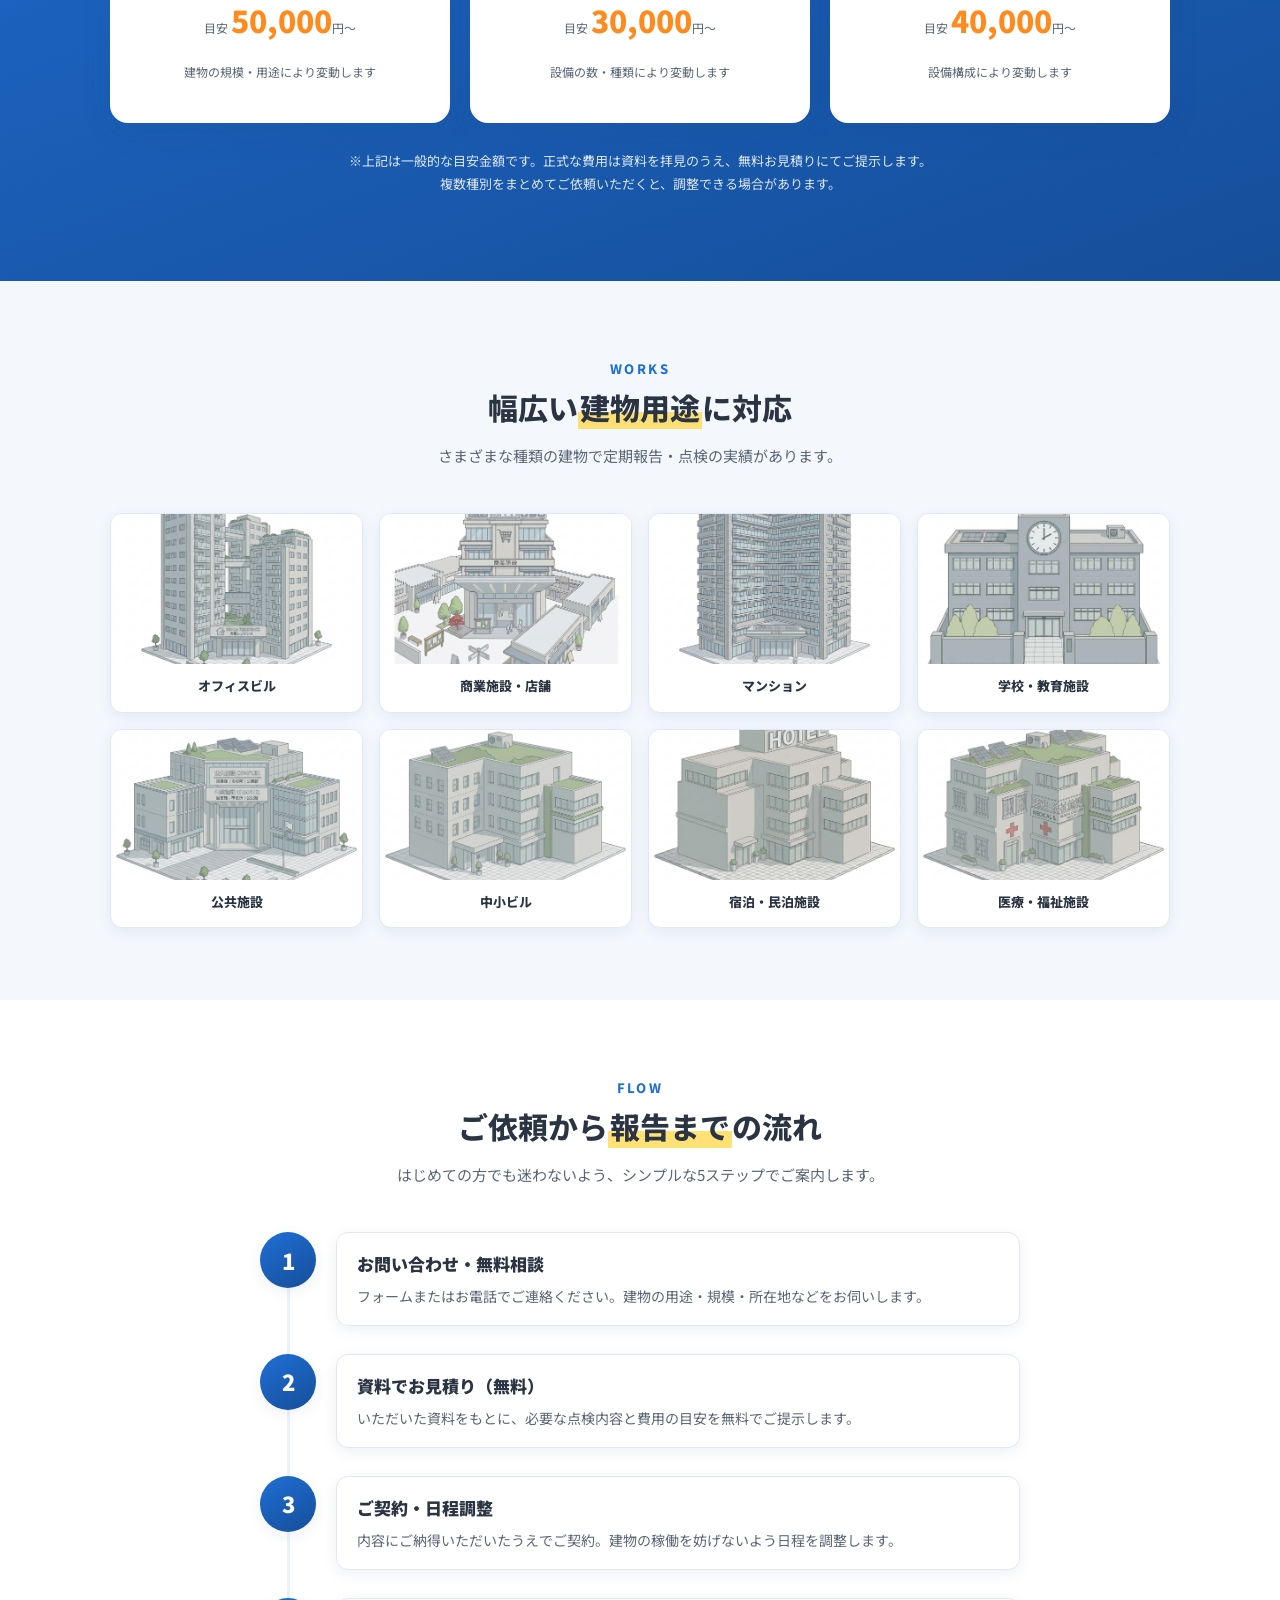
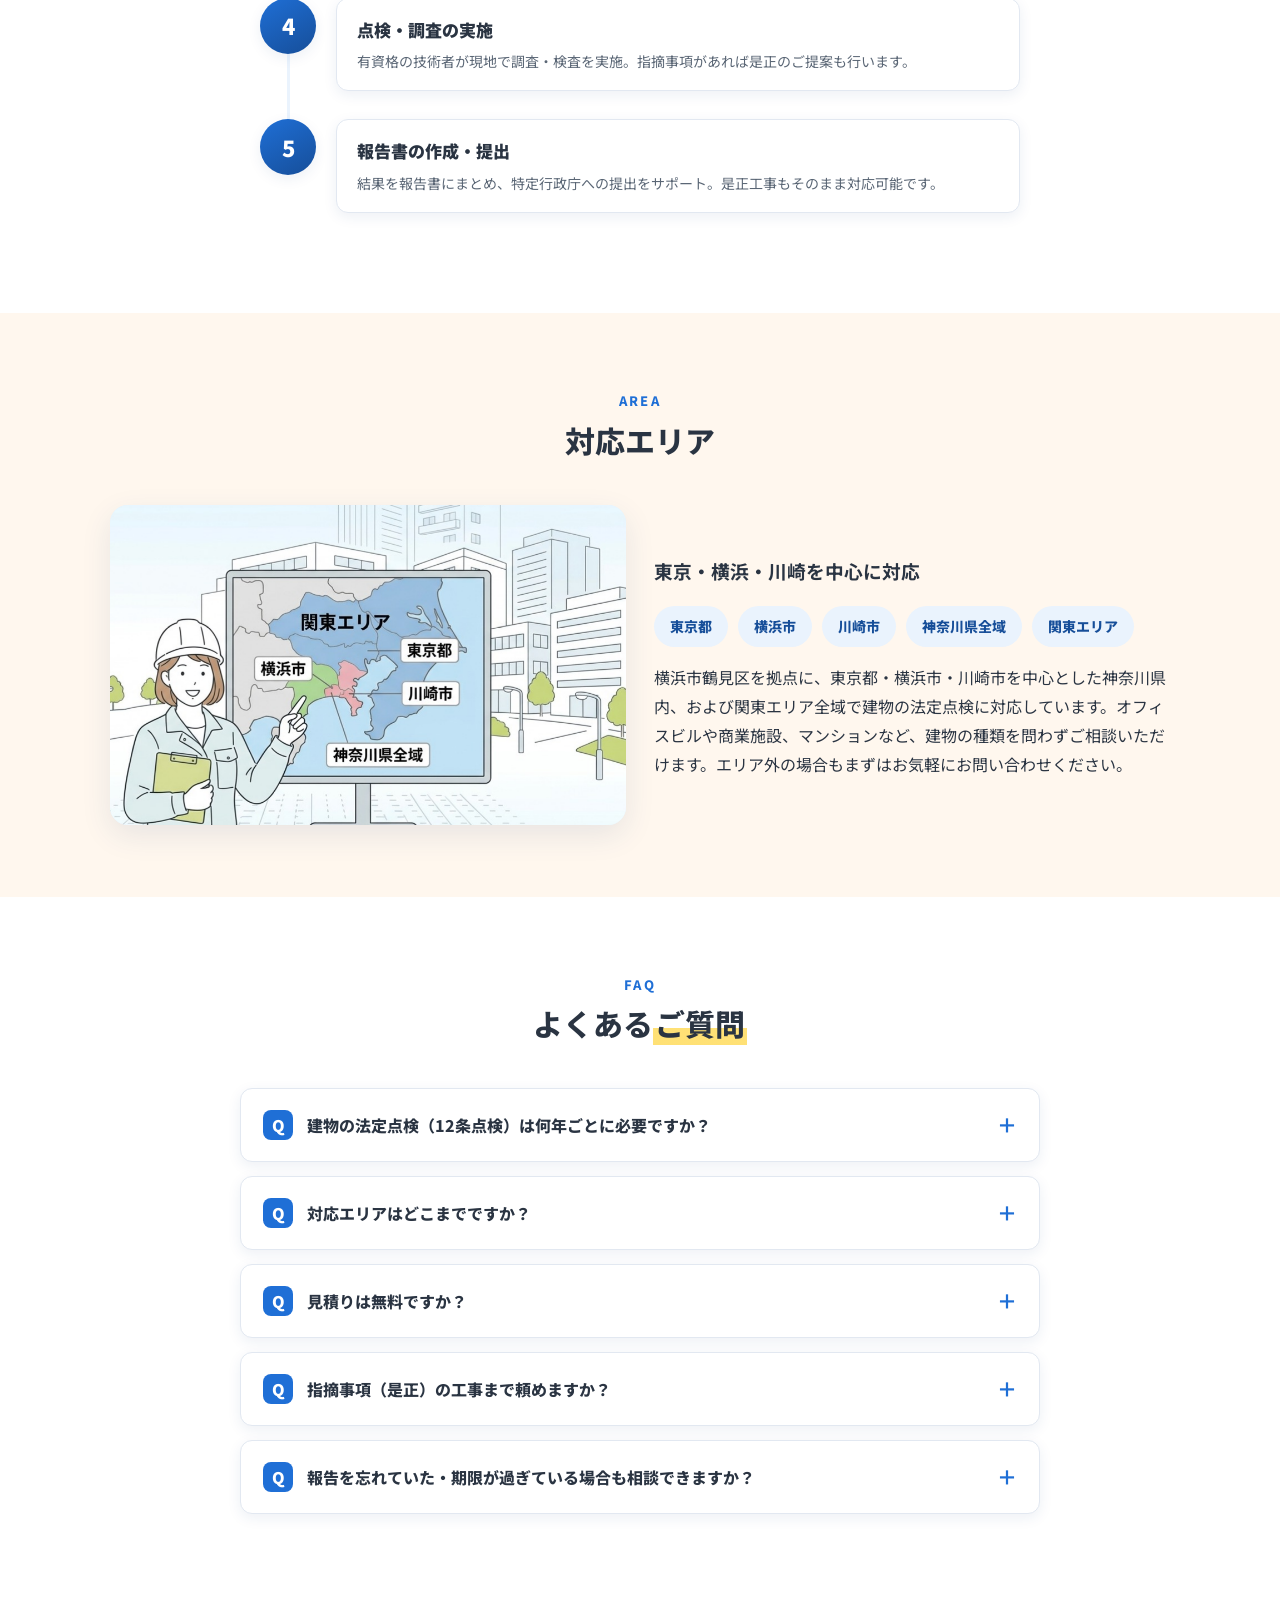
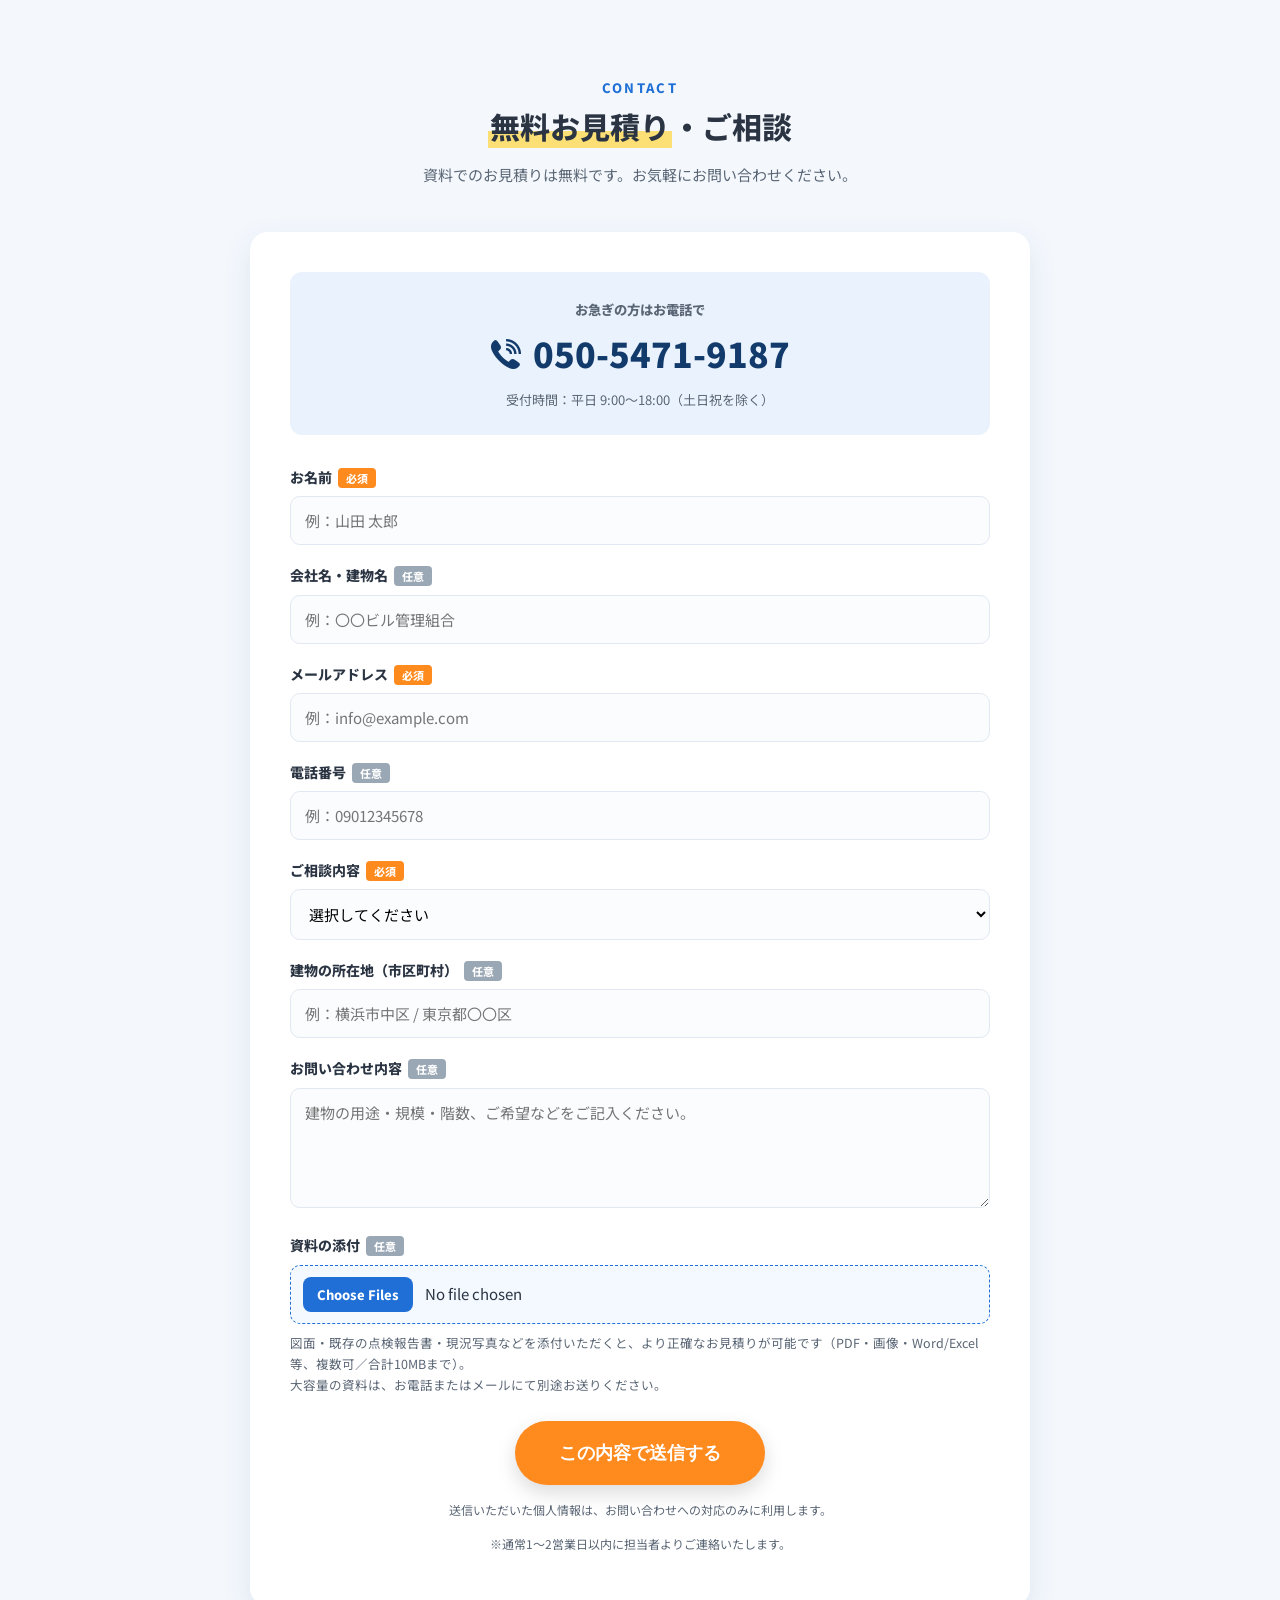
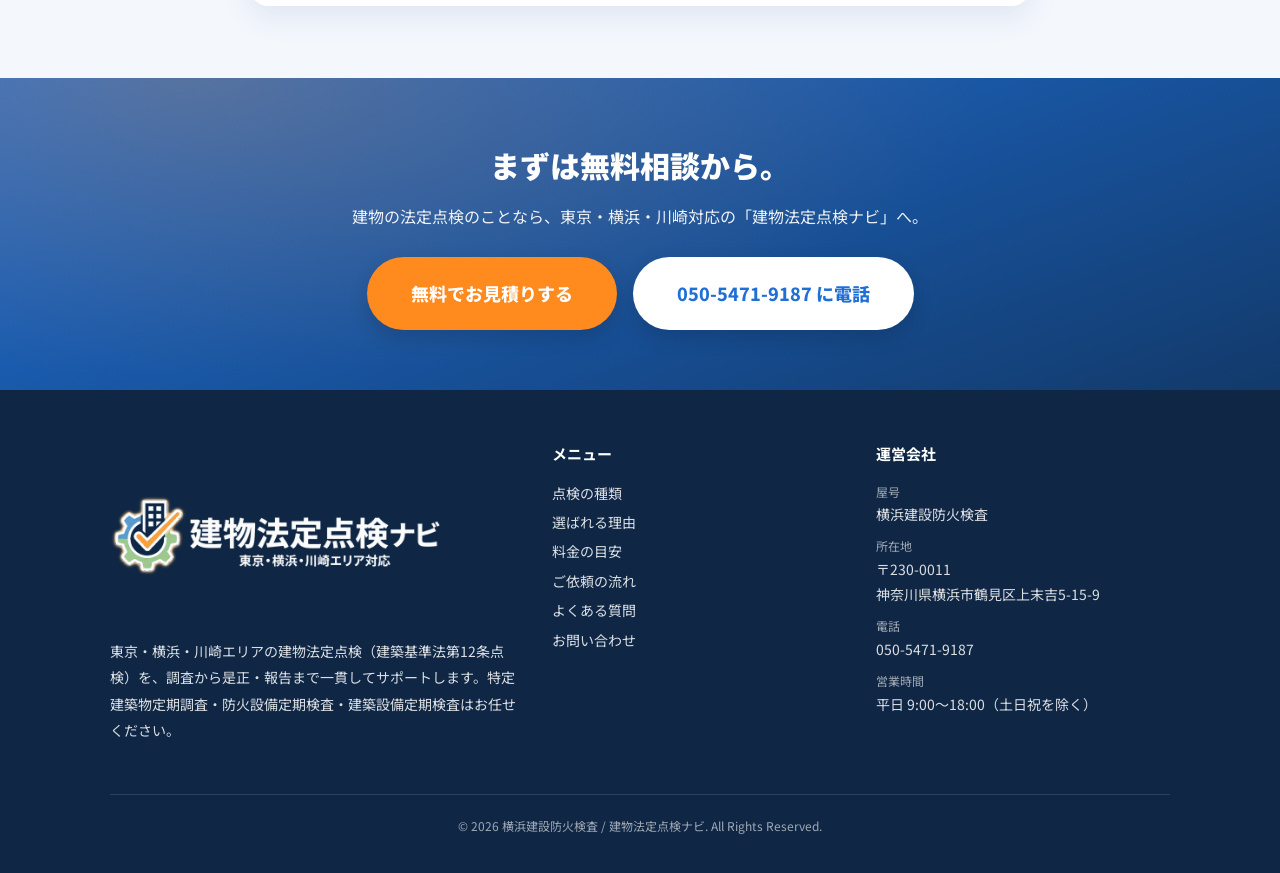
==== commit 6f3fd26c: "モバイル固定CTAの見切れ修正（flex均等化・Safari対策）＋キャッシュバスター更新" ====
--- a/index.html
+++ b/index.html
@@ -26,7 +26,7 @@
 <link rel="preconnect" href="https://fonts.googleapis.com">
 <link rel="preconnect" href="https://fonts.gstatic.com" crossorigin>
 <link rel="stylesheet" href="https://fonts.googleapis.com/css2?family=Noto+Sans+JP:wght@400;500;700;900&display=swap">
-<link rel="stylesheet" href="assets/css/style.css?v=20261010a">
+<link rel="stylesheet" href="assets/css/style.css?v=20261010b">
 
 <!-- 構造化データ: LocalBusiness -->
 <script type="application/ld+json">
@@ -612,6 +612,6 @@
   <a href="#contact" class="sticky-cta__form">無料お見積り</a>
 </div>
 
-<script src="assets/js/main.js?v=20261010a"></script>
+<script src="assets/js/main.js?v=20261010b"></script>
 </body>
 </html>
--- a/assets/css/style.css
+++ b/assets/css/style.css
@@ -780,10 +780,18 @@
   background: rgba(255,255,255,.97); border-top: 1px solid var(--c-border);
   box-shadow: 0 -4px 16px rgba(0,0,0,.08);
 }
-.sticky-cta a { flex:1; text-align:center; padding: 14px; border-radius: 10px; font-weight:900; font-size:15px; }
-.sticky-cta__tel { background: var(--c-green); color:#fff; display:flex; align-items:center; justify-content:center; gap:10px; }
-.sticky-cta__icon { width:20px; height:20px; flex-shrink:0; object-fit:contain; }
+.sticky-cta a {
+  flex: 1 1 0; min-width: 0; width: 50%;
+  text-align:center; padding: 14px 6px; border-radius: 10px;
+  font-weight:900; font-size:15px; white-space: nowrap; overflow: hidden;
+}
+.sticky-cta__tel { background: var(--c-green); color:#fff; display:flex; align-items:center; justify-content:center; gap:8px; }
+.sticky-cta__icon { width:18px; height:18px; flex-shrink:0; object-fit:contain; }
 .sticky-cta__form { background: var(--c-orange); color:#fff; }
+@media (max-width: 360px){
+  .sticky-cta a { font-size: 14px; padding: 13px 4px; }
+  .sticky-cta__tel { gap: 6px; }
+}
 @media (max-width: 760px){
   .sticky-cta { display:flex; }
   body { padding-bottom: 70px; }
